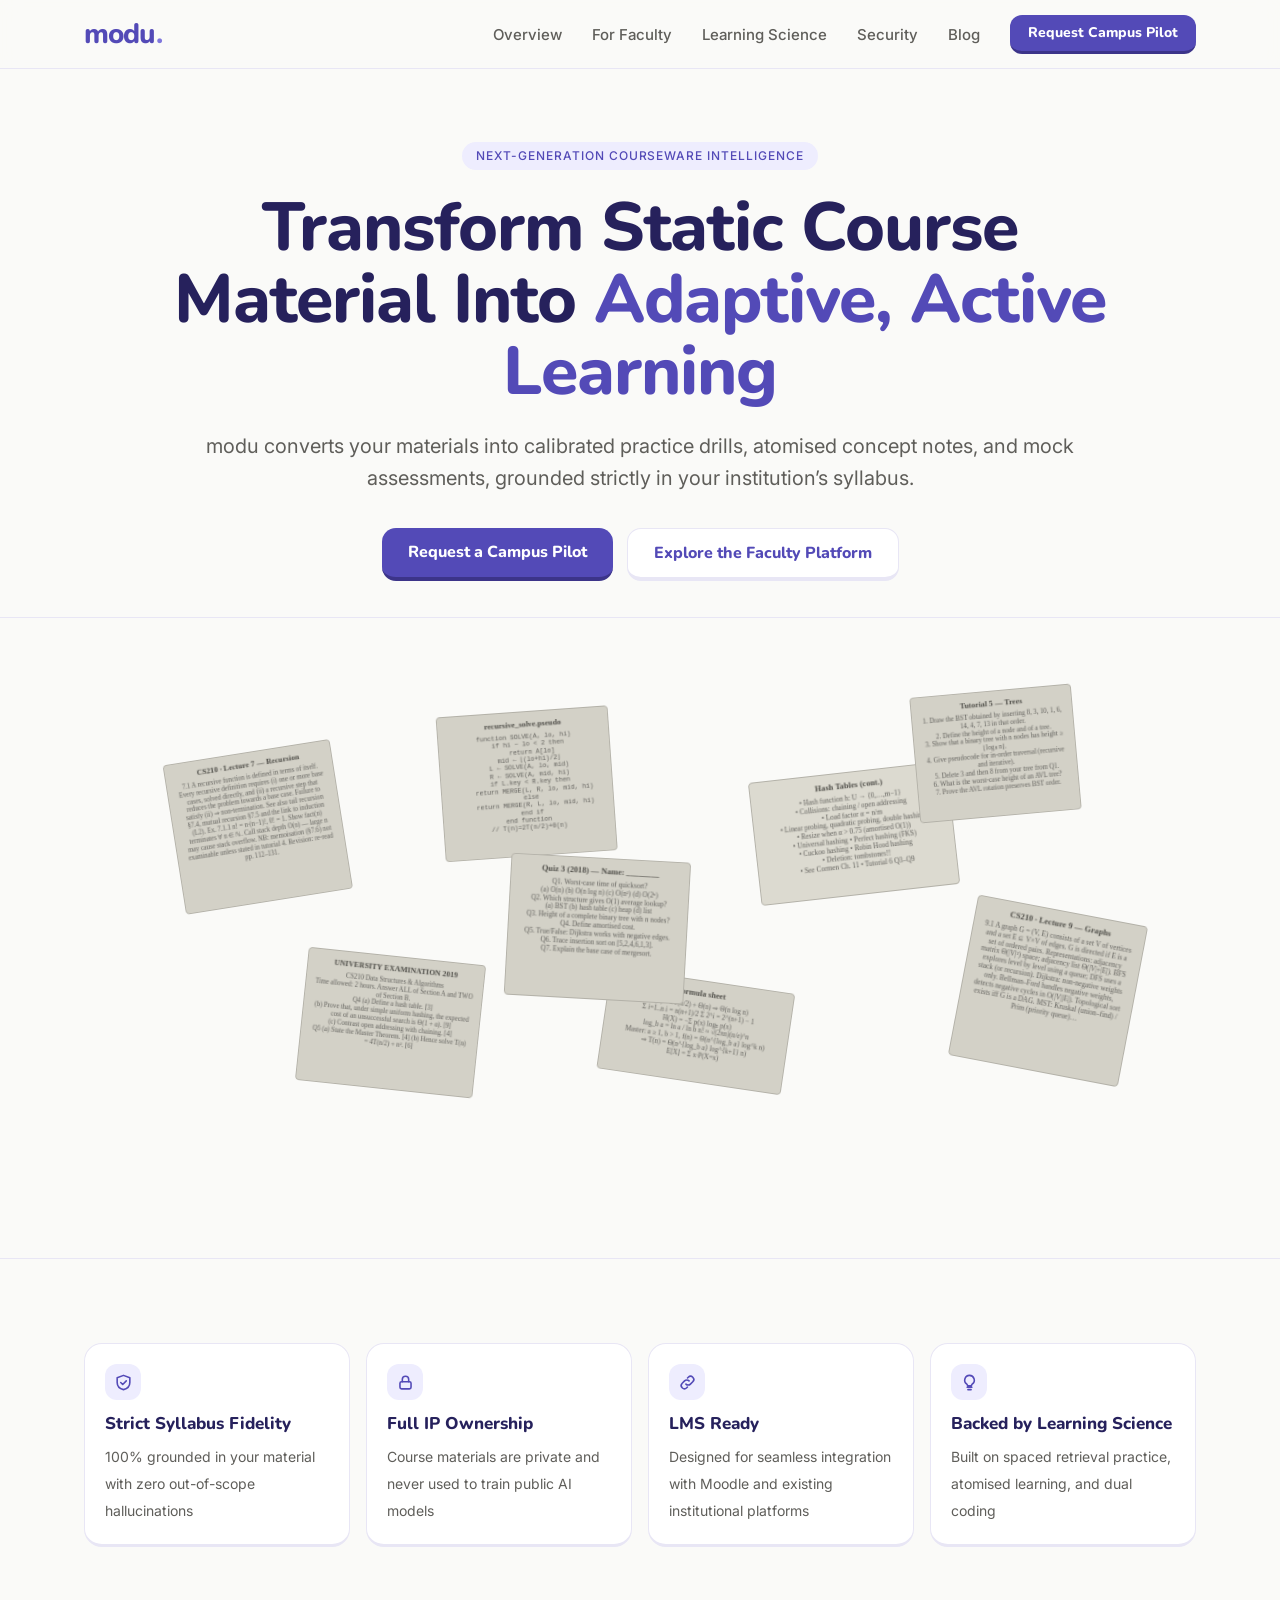
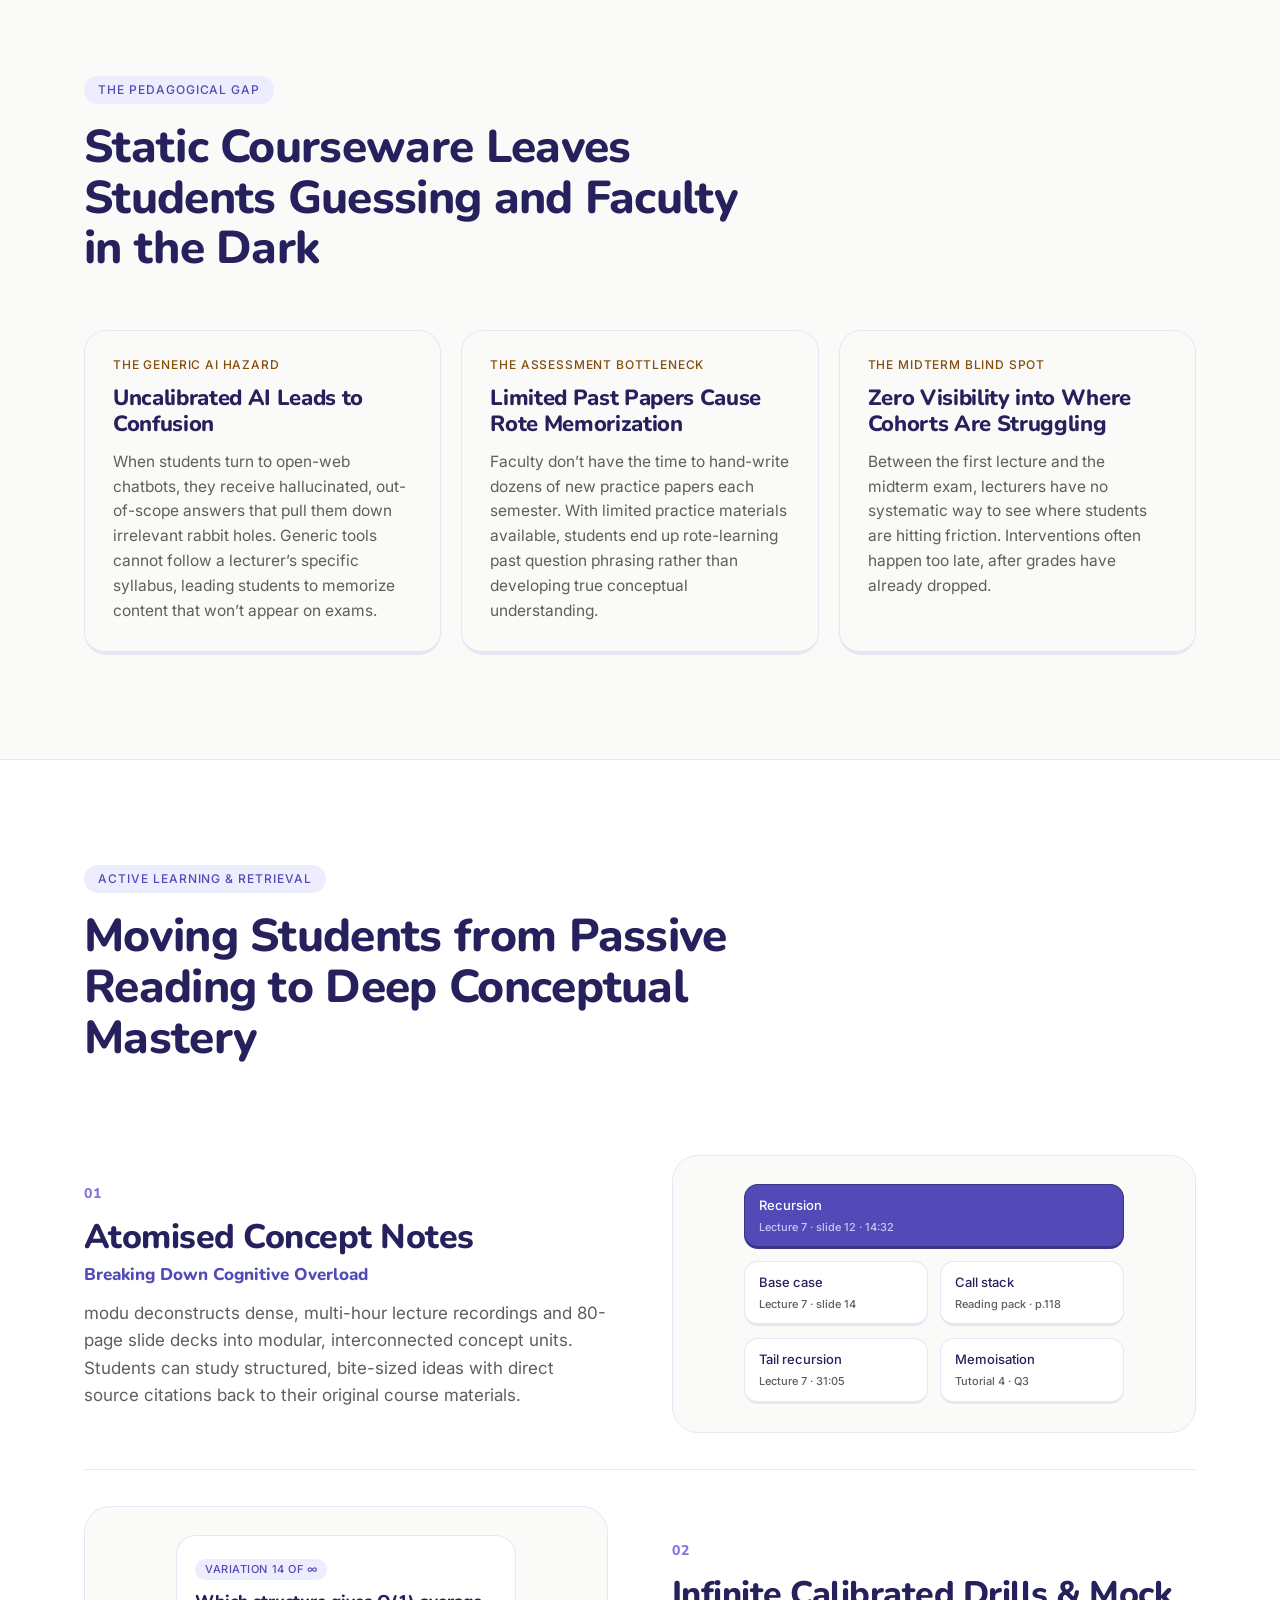
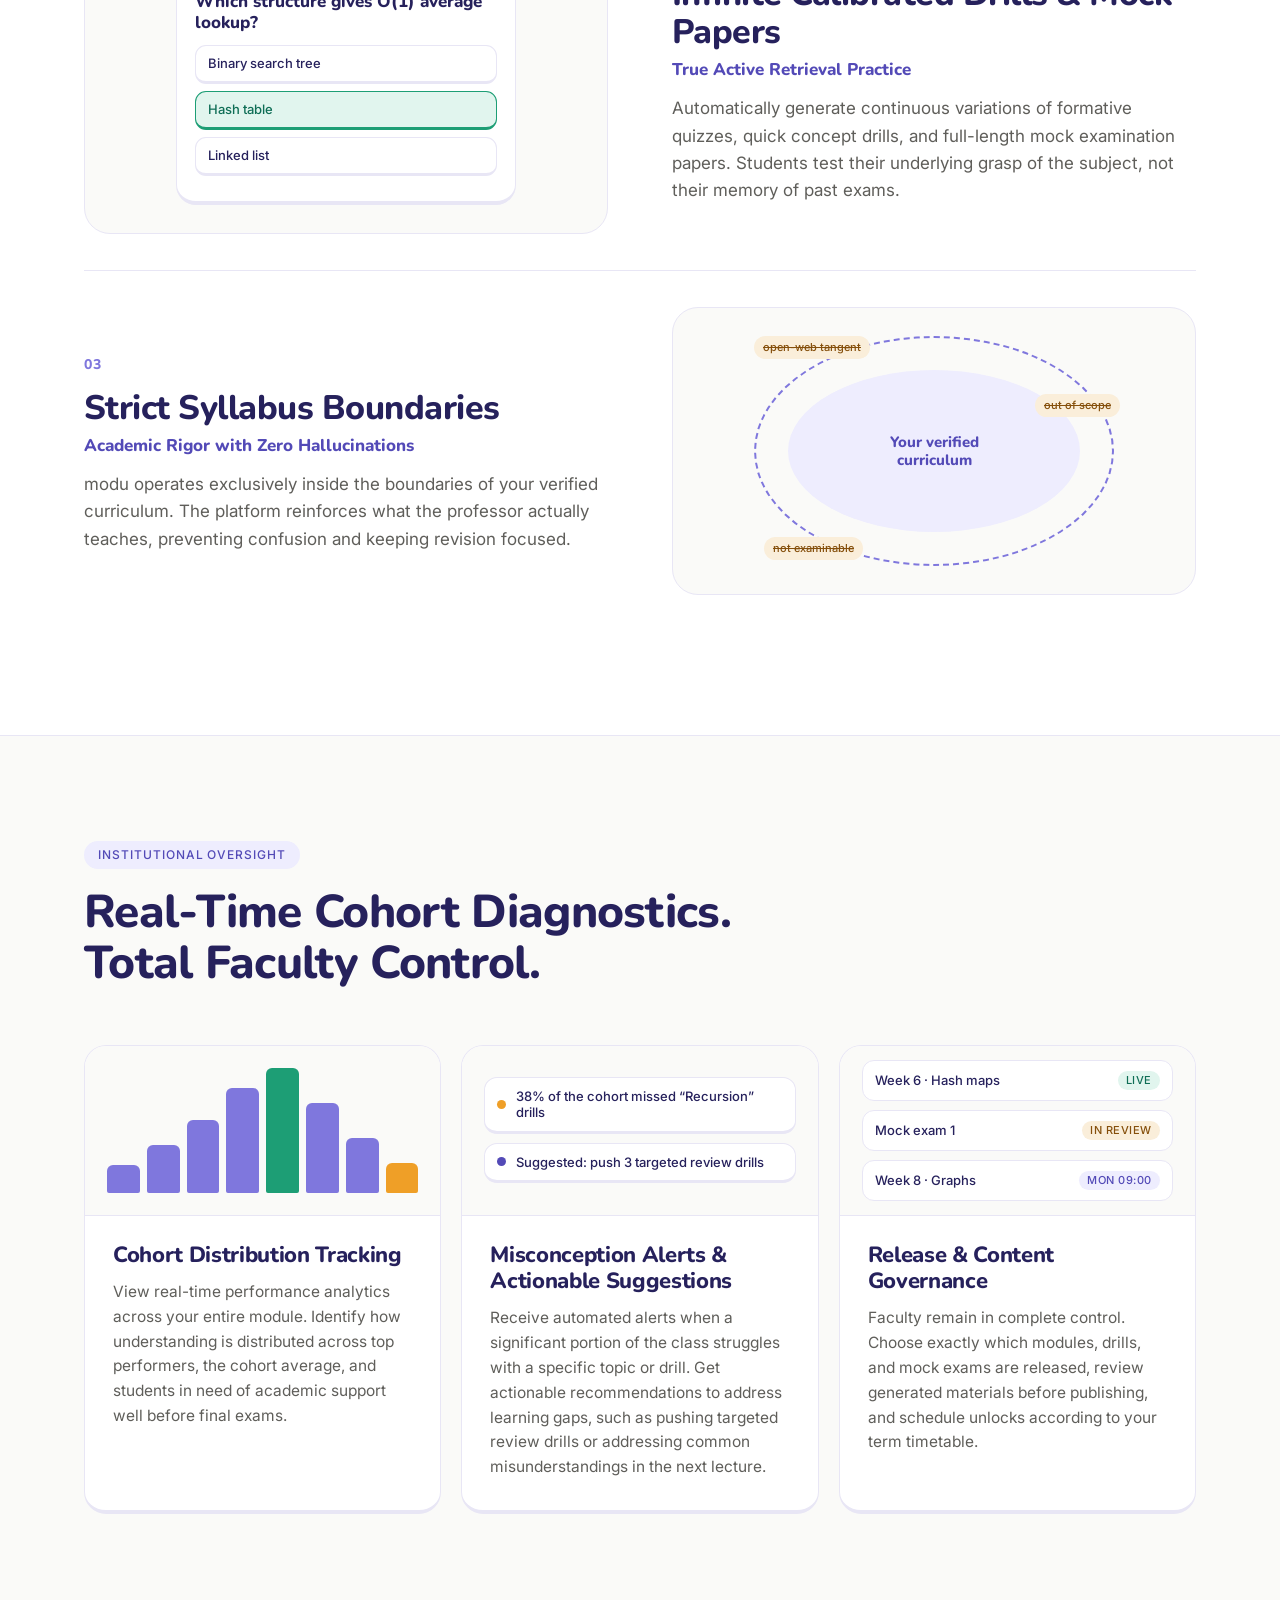
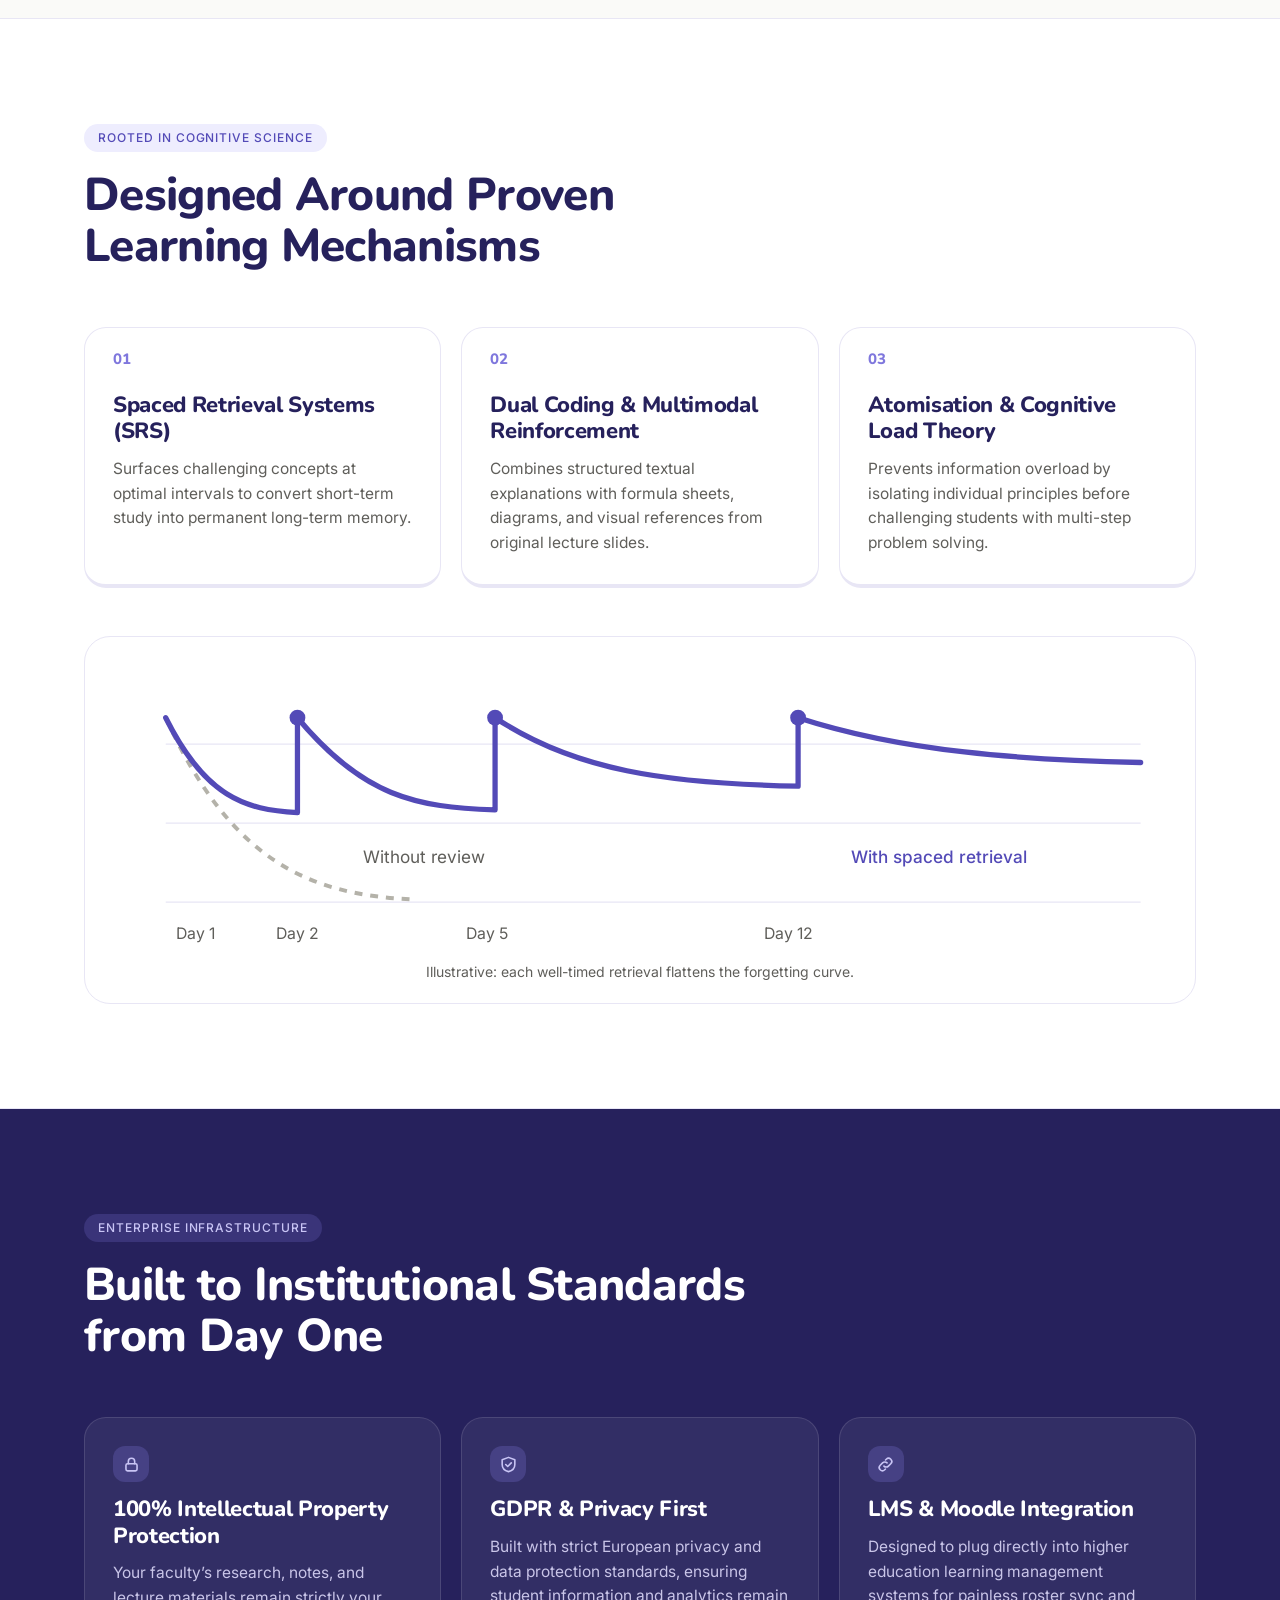
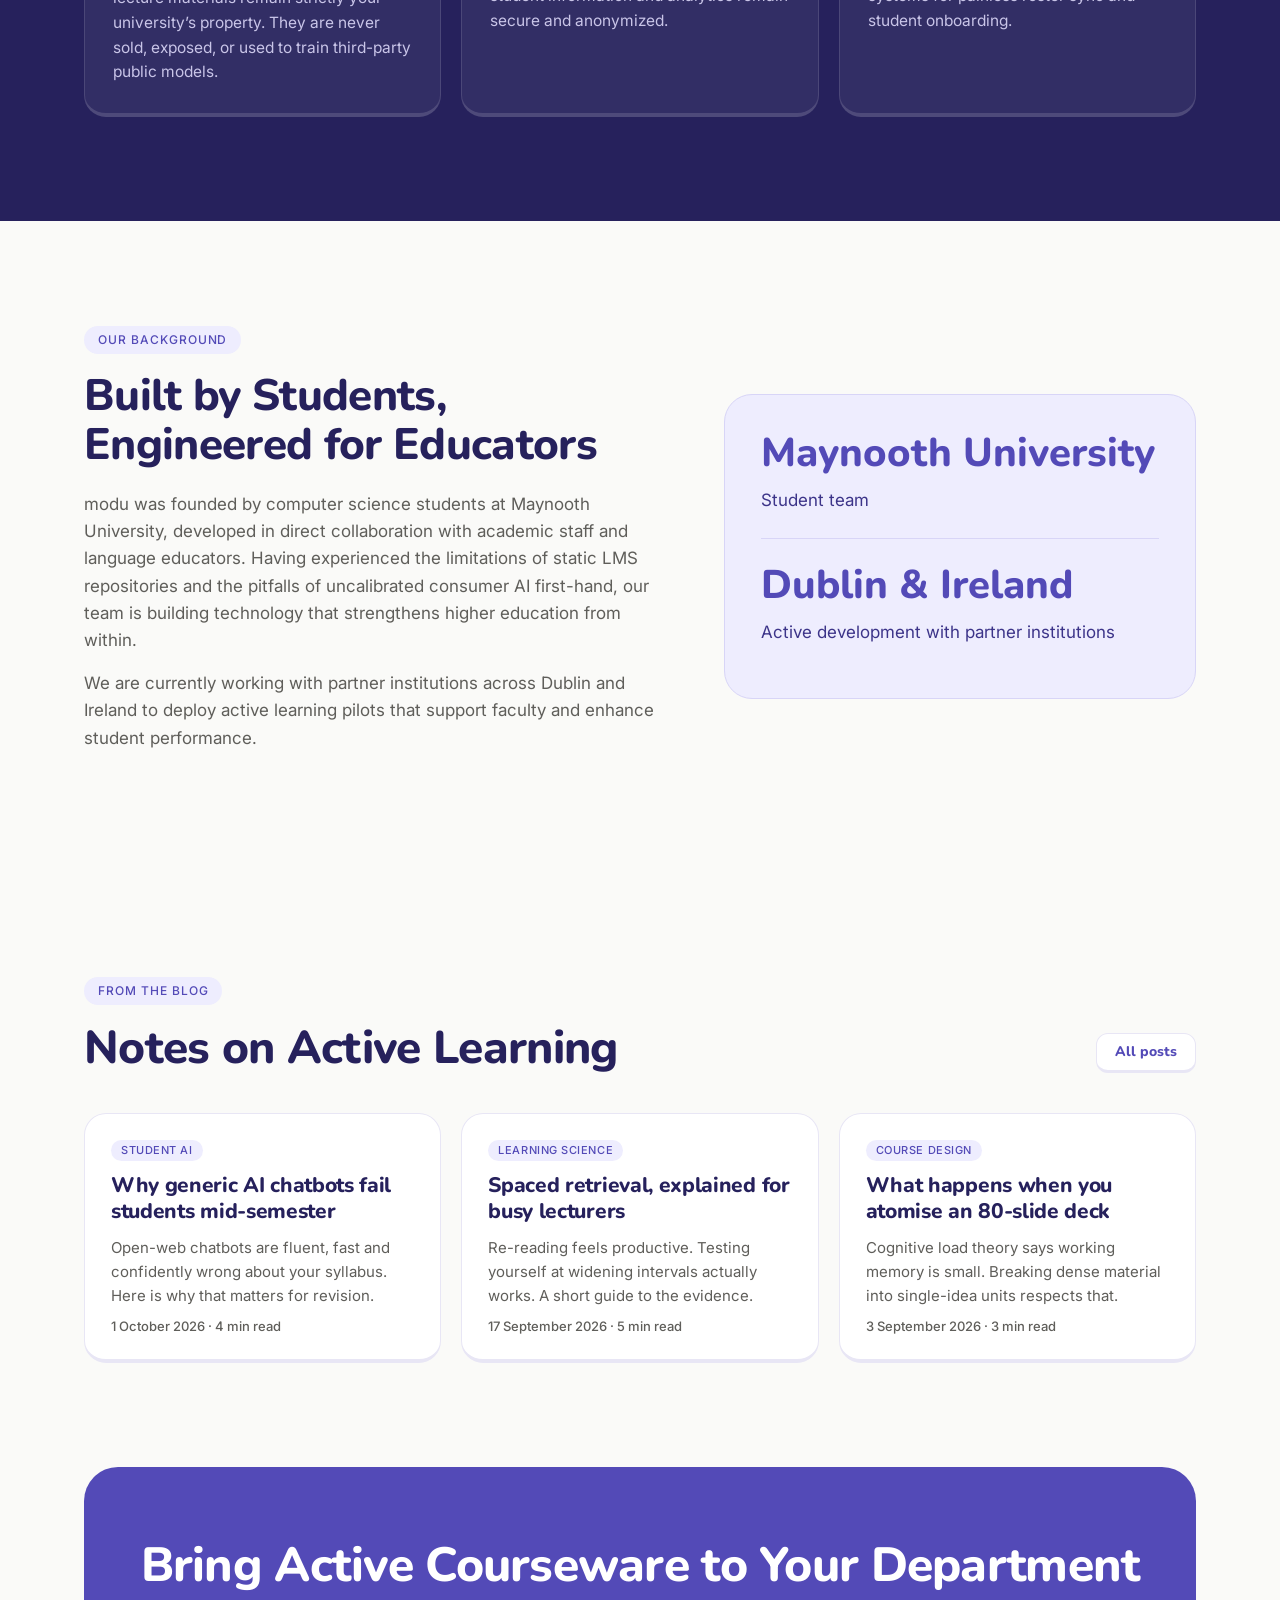
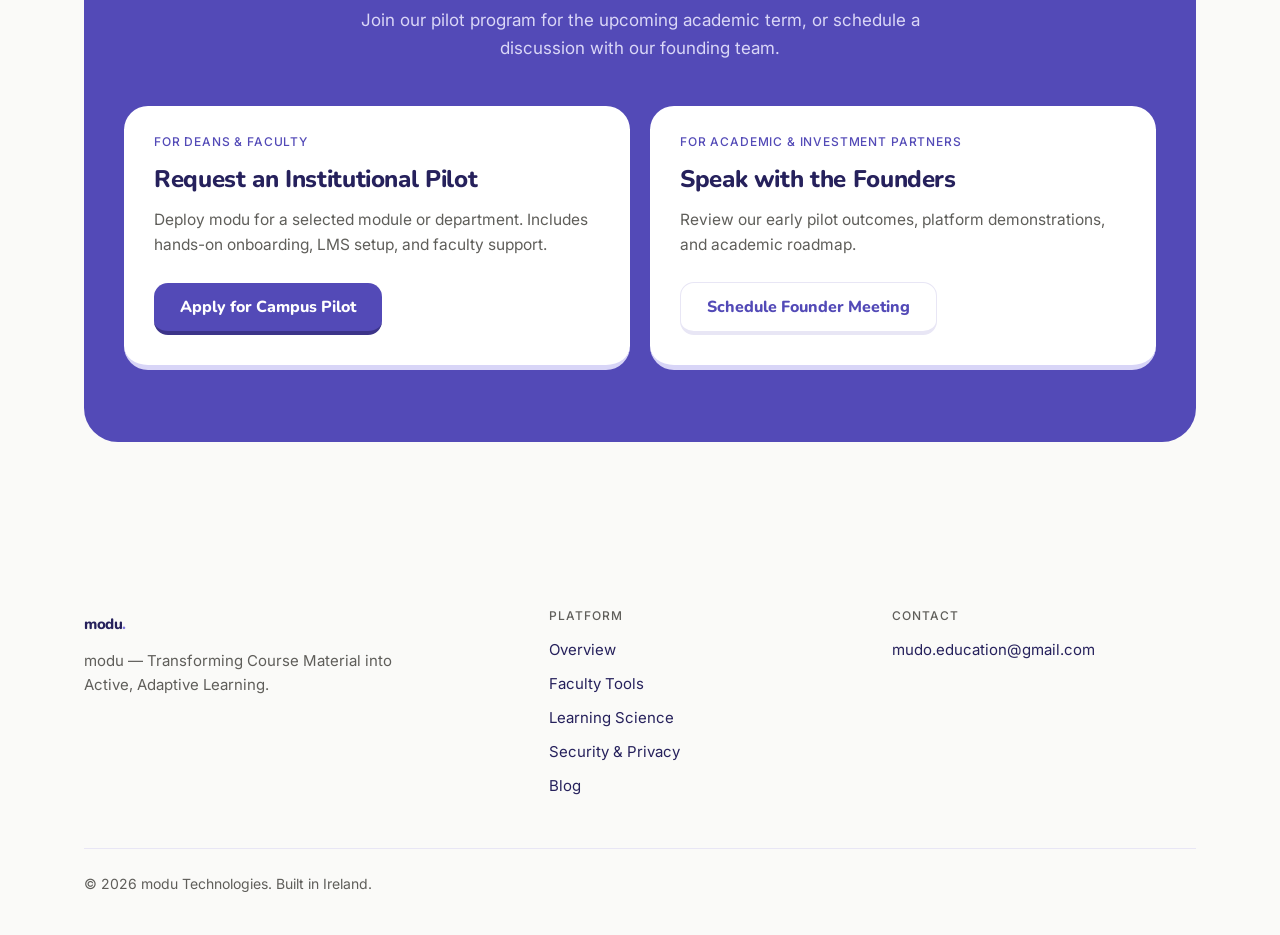
==== index.html @ aeeece8a "Add blog section with index and three sample posts Co-Authored-By: Claude Sonnet 5.5 <noreply@anthro" ====
<!doctype html>
<html lang="en">
<head>
<meta charset="utf-8">
<meta name="viewport" content="width=device-width,initial-scale=1">
<title>modu | Adaptive, active learning from your own course material</title>
<meta name="description" content="modu converts lecture slides, recordings and reading packs into calibrated practice drills, atomised concept notes and mock assessments, grounded strictly in your institution's syllabus.">
<meta name="theme-color" content="#FAFAF8">
<link rel="preconnect" href="https://fonts.googleapis.com">
<link rel="preconnect" href="https://fonts.gstatic.com" crossorigin>
<link href="https://fonts.googleapis.com/css2?family=Inter:wght@400;500&family=Nunito:wght@800&display=swap" rel="stylesheet">
<link rel="stylesheet" href="assets/hero.css">
<link rel="stylesheet" href="assets/site.css">
</head>
<body>
<a class="skip" href="#main">Skip to content</a>

<header class="nav">
  <div class="wrap">
    <a class="logo" href="#top" aria-label="modu home">modu<i>.</i></a>
    <button class="menu" id="menu" aria-label="Toggle menu" aria-expanded="false" aria-controls="links"><svg viewBox="0 0 24 24"><path d="M4 7h16M4 12h16M4 17h16"/></svg></button>
    <nav class="links" id="links" aria-label="Primary">
      <a href="#overview">Overview</a>
      <a href="#faculty">For Faculty</a>
      <a href="#science">Learning Science</a>
      <a href="#security">Security</a>
      <a href="blog/index.html">Blog</a>
      <a class="btn sm" href="#pilot">Request Campus Pilot</a>
    </nav>
  </div>
</header>

<main id="main">
<div id="top"></div>

<!-- ============ HERO ============ -->
<section class="hero">
  <div class="wrap">
    <span class="tag">Next-Generation Courseware Intelligence</span>
    <h1>Transform Static Course Material Into <em>Adaptive, Active Learning</em></h1>
    <p class="sub">modu converts your materials into calibrated practice drills, atomised concept notes, and mock assessments, grounded strictly in your institution’s syllabus.</p>
    <div class="cta-row">
      <a class="btn" href="#pilot">Request a Campus Pilot</a>
      <a class="btn ghost" href="#faculty">Explore the Faculty Platform</a>
    </div>
  </div>

  <div class="stage">
<section class="mh" id="moduHero" role="img"
  aria-label="Animated product story for Modu, an AI learning platform for universities. A university's messy lecture notes, past papers and quizzes are absorbed by an AI engine and turned into atomic notes, flashcards, quizzes and interactive puzzles inside a student app. A lecturer dashboard then shows which topics students struggle with and who is ahead or behind, recommends what to revisit in class, and sends extra drills back to the students.">
<div class="mh-viewport" aria-hidden="true">
<div class="mh-stage">

<svg class="hid" aria-hidden="true">
  <symbol id="mh-flame" viewBox="0 0 24 28"><path fill="#EF9F27" d="M12 1C13 6 19 9 19 16A7 7 0 0 1 5 16C5 12 7.5 10.5 8.5 7.5C10 9 10.5 10 11 11C12 8 11 5 12 1Z"/><path fill="#FAEEDA" d="M12 14C13 16 15 17 15 19.5A3 3 0 0 1 9 19.5C9 17.5 11 17 12 14Z"/></symbol>
  <symbol id="mh-spark" viewBox="0 0 24 24"><path d="M12 1C12.8 7 17 11.2 23 12C17 12.8 12.8 17 12 23C11.2 17 7 12.8 1 12C7 11.2 11.2 7 12 1Z"/></symbol>
</svg>

<div id="scene">

  <div class="el" id="bloom"></div>

  <div class="el" id="headWrap"><h1 id="headline"><span class="w">The</span> <span class="w">future</span> <span class="w">of</span> <span class="w acc">education</span> <span class="w">is</span> <span class="w">here.</span></h1></div>

  <!-- mess cards + trails are inserted before this marker (keeps z-order) -->
  <span id="mAnchor" hidden></span>

  <div class="el" id="scan"></div>

  <div class="el" id="orb"><svg viewBox="0 0 24 24"><use href="#mh-spark"/></svg><span>Modu AI</span></div>

  <!-- clean cards -->
  <div class="el card cl" id="cNote">
    <span class="pill">Atomic note</span>
    <h3>Recursion</h3>
    <p>A function that solves a big problem by calling itself on a smaller piece, until it reaches a base case.</p>
    <div class="stack"><i>fact(1) · base case</i><i>fact(2)</i><i>fact(3)</i></div>
  </div>

  <div class="el" id="cFlash">
    <div class="flip">
      <div class="card ff front"><span class="pill">Flashcard</span><div class="big">Base case?</div><div class="hint">Tap to flip</div></div>
      <div class="card ff back"><span class="pill ok">Answer</span><div class="ans">The condition that stops the recursion, so the function never calls itself again.</div></div>
    </div>
  </div>

  <div class="el card cl" id="cQuiz">
    <span class="pill">Quick check</span>
    <h3 class="q">What does a hash map do?</h3>
    <div class="opts">
      <div class="opt" id="optA"><div class="lip"></div><div class="of"><span class="t t1">Sorts items alphabetically</span></div></div>
      <div class="opt" id="optB"><div class="lip"></div><div class="lip l2"></div>
        <div class="of"><div class="fill"></div><span class="t t1">Maps keys to values in O(1)</span><span class="t t2">Maps keys to values in O(1)</span>
          <span class="chk"><svg viewBox="0 0 24 24"><path d="M5 12.5l4.5 4.5L19 7.5"/></svg></span></div></div>
    </div>
  </div>

  <div class="el card cl" id="cPuzzle">
    <span class="pill">Interactive</span>
    <div class="ptitle">Drop the node where it keeps the tree a valid BST</div>
    <div class="pz" id="pz"></div>
  </div>

  <div class="el card cl" id="cStreak">
    <div class="srow"><svg id="flame" viewBox="0 0 24 28"><use href="#mh-flame"/></svg><div><h3>7 day streak</h3><small>Lesson 3 of 4 · +10 XP</small></div></div>
    <div class="bar"><i id="sfill"></i></div>
  </div>

  <!-- student app -->
  <div class="el" id="phone">
    <div class="screen">
      <div class="notch"></div>
      <div id="toast"><svg viewBox="0 0 24 24"><use href="#mh-spark"/></svg>3 new drills from CS210</div>
      <div class="top"><svg viewBox="0 0 24 28"><use href="#mh-flame"/></svg><b>7</b><div class="pbar"><i></i></div></div>
      <div class="card">
        <span class="pill">Hash maps</span>
        <h3>What does a hash map do?</h3>
        <span class="mo">Sorts items alphabetically</span>
        <span class="mo">Maps keys to values in O(1)</span>
      </div>
      <div class="check"><div class="lip"></div><div class="bf">Check</div></div>
    </div>
  </div>

  <!-- lecturer dashboard -->
  <div class="el card" id="dash">
    <div class="dh"><h4>CS210 · Week 6</h4><span class="pill">28 students</span></div>
    <div class="dg">
      <div>
        <div class="lab">Topic mastery</div>
        <div class="mrow"><div class="mtop"><span>Hash maps</span><span class="pc" id="pc1">0%</span></div><div class="track"><i class="ok" id="f1"></i></div></div>
        <div class="mrow"><div class="mtop"><span>Recursion<em class="flag" id="flag" style="font-style:normal">Struggling</em></span><span class="pc" id="pc2">0%</span></div><div class="track"><i class="warn" id="f2"></i></div></div>
      </div>
      <div>
        <div class="lab">Where the class is</div>
        <div class="sbox" id="sbox"><div class="colh"><span>Ahead</span><span>On track</span><span>Behind</span></div></div>
      </div>
    </div>
    <div class="lab">Recommendations</div>
    <div class="recs">
      <div class="rec" id="rec1"><svg viewBox="0 0 24 24"><use href="#mh-spark"/></svg>Revisit recursion in Thursday's lecture<svg class="spk" id="spk1" viewBox="0 0 24 24"><use href="#mh-spark"/></svg></div>
      <div class="rec" id="rec2"><svg viewBox="0 0 24 24"><use href="#mh-spark"/></svg>Push 3 extra drills to 28 students<svg class="spk" id="spk2" viewBox="0 0 24 24"><use href="#mh-spark"/></svg></div>
    </div>
    <div class="dfoot"><div class="btn" id="send"><div class="lip"></div><div class="bf">Send drills</div></div></div>
  </div>

  <div class="el" id="xp">+10 XP</div>
  <div class="el" id="cursor"><svg viewBox="0 0 24 28"><path d="M3 2L3 21L8 16.5L11.5 24.5L14.5 23.2L11 15.5L17.5 15Z" fill="#26215C" stroke="#fff" stroke-width="1.6" stroke-linejoin="round"/></svg></div>
  <div class="el" id="dot"></div>
  <div class="el" id="ring"></div>
  <div class="el" id="seed"></div>

</div>
</div>
</div>
</section>

  </div>
</section>

<section class="guar" aria-label="Key guarantees">
  <div class="wrap">
    <ul>
      <li class="rv"><div class="ic"><svg viewBox="0 0 24 24"><path d="M12 3l8 3v6c0 4.5-3.2 7.8-8 9-4.8-1.2-8-4.5-8-9V6l8-3z"/><path d="M8.5 12l2.5 2.5L15.5 10"/></svg></div><b>Strict Syllabus Fidelity</b><span>100% grounded in your material with zero out-of-scope hallucinations</span></li>
      <li class="rv"><div class="ic"><svg viewBox="0 0 24 24"><rect x="5" y="11" width="14" height="9" rx="2"/><path d="M8 11V8a4 4 0 018 0v3"/></svg></div><b>Full IP Ownership</b><span>Course materials are private and never used to train public AI models</span></li>
      <li class="rv"><div class="ic"><svg viewBox="0 0 24 24"><path d="M10 14a4 4 0 005.7 0l3-3a4 4 0 00-5.7-5.7l-1 1"/><path d="M14 10a4 4 0 00-5.7 0l-3 3A4 4 0 0011 18.7l1-1"/></svg></div><b>LMS Ready</b><span>Designed for seamless integration with Moodle and existing institutional platforms</span></li>
      <li class="rv"><div class="ic"><svg viewBox="0 0 24 24"><path d="M9 18h6M10 21h4M12 3a6 6 0 00-3.5 10.9c.6.5 1 1.2 1 2.1h5c0-.9.4-1.6 1-2.1A6 6 0 0012 3z"/></svg></div><b>Backed by Learning Science</b><span>Built on spaced retrieval practice, atomised learning, and dual coding</span></li>
    </ul>
  </div>
</section>

<!-- ============ PROBLEM ============ -->
<section class="sec" id="overview">
  <div class="wrap">
    <div class="head rv">
      <span class="tag">The Pedagogical Gap</span>
      <h2>Static Courseware Leaves Students Guessing and Faculty in the Dark</h2>
    </div>
    <div class="cols">
      <article class="card bad rv"><div class="k">The Generic AI Hazard</div><h3>Uncalibrated AI Leads to Confusion</h3><p>When students turn to open-web chatbots, they receive hallucinated, out-of-scope answers that pull them down irrelevant rabbit holes. Generic tools cannot follow a lecturer’s specific syllabus, leading students to memorize content that won’t appear on exams.</p></article>
      <article class="card bad rv"><div class="k">The Assessment Bottleneck</div><h3>Limited Past Papers Cause Rote Memorization</h3><p>Faculty don’t have the time to hand-write dozens of new practice papers each semester. With limited practice materials available, students end up rote-learning past question phrasing rather than developing true conceptual understanding.</p></article>
      <article class="card bad rv"><div class="k">The Midterm Blind Spot</div><h3>Zero Visibility into Where Cohorts Are Struggling</h3><p>Between the first lecture and the midterm exam, lecturers have no systematic way to see where students are hitting friction. Interventions often happen too late, after grades have already dropped.</p></article>
    </div>
  </div>
</section>

<!-- ============ SOLUTION ============ -->
<section class="sec alt" id="engine">
  <div class="wrap">
    <div class="head rv">
      <span class="tag">Active Learning &amp; Retrieval</span>
      <h2>Moving Students from Passive Reading to Deep Conceptual Mastery</h2>
    </div>

    <div class="feat rv">
      <div class="txt">
        <span class="n">01</span>
        <h3>Atomised Concept Notes</h3>
        <div class="sh">Breaking Down Cognitive Overload</div>
        <p class="b">modu deconstructs dense, multi-hour lecture recordings and 80-page slide decks into modular, interconnected concept units. Students can study structured, bite-sized ideas with direct source citations back to their original course materials.</p>
      </div>
      <div class="viz" aria-hidden="true">
        <div class="atoms">
          <div class="atom big">Recursion<small>Lecture 7 · slide 12 · 14:32</small></div>
          <div class="atom">Base case<small>Lecture 7 · slide 14</small></div>
          <div class="atom">Call stack<small>Reading pack · p.118</small></div>
          <div class="atom">Tail recursion<small>Lecture 7 · 31:05</small></div>
          <div class="atom">Memoisation<small>Tutorial 4 · Q3</small></div>
        </div>
      </div>
    </div>

    <div class="feat rev rv">
      <div class="txt">
        <span class="n">02</span>
        <h3>Infinite Calibrated Drills &amp; Mock Papers</h3>
        <div class="sh">True Active Retrieval Practice</div>
        <p class="b">Automatically generate continuous variations of formative quizzes, quick concept drills, and full-length mock examination papers. Students test their underlying grasp of the subject, not their memory of past exams.</p>
      </div>
      <div class="viz" aria-hidden="true">
        <div class="drill">
          <span class="pillx">Variation 14 of ∞</span>
          <div class="q">Which structure gives O(1) average lookup?</div>
          <span class="o">Binary search tree</span>
          <span class="o on">Hash table</span>
          <span class="o">Linked list</span>
        </div>
      </div>
    </div>

    <div class="feat rv">
      <div class="txt">
        <span class="n">03</span>
        <h3>Strict Syllabus Boundaries</h3>
        <div class="sh">Academic Rigor with Zero Hallucinations</div>
        <p class="b">modu operates exclusively inside the boundaries of your verified curriculum. The platform reinforces what the professor actually teaches, preventing confusion and keeping revision focused.</p>
      </div>
      <div class="viz" aria-hidden="true">
        <div class="bound">
          <div class="ring"></div>
          <div class="core">Your verified<br>curriculum</div>
          <span class="out">open-web tangent</span><span class="out o2">out of scope</span><span class="out o3">not examinable</span>
        </div>
      </div>
    </div>
  </div>
</section>

<!-- ============ FACULTY ============ -->
<section class="sec" id="faculty">
  <div class="wrap">
    <div class="head rv">
      <span class="tag">Institutional Oversight</span>
      <h2>Real-Time Cohort Diagnostics. Total Faculty Control.</h2>
    </div>
    <div class="dgrid">
      <article class="card rv">
        <div class="vz" aria-hidden="true"><div class="bars"><i style="height:22%"></i><i style="height:38%"></i><i style="height:58%"></i><i style="height:84%"></i><i class="g" style="height:100%"></i><i style="height:72%"></i><i style="height:44%"></i><i class="w" style="height:24%"></i></div></div>
        <div class="tx"><h3>Cohort Distribution Tracking</h3><p style="margin-top:12px">View real-time performance analytics across your entire module. Identify how understanding is distributed across top performers, the cohort average, and students in need of academic support well before final exams.</p></div>
      </article>
      <article class="card rv">
        <div class="vz" aria-hidden="true"><div class="alertbox"><div class="alert"><b></b>38% of the cohort missed “Recursion” drills</div><div class="alert s"><b></b>Suggested: push 3 targeted review drills</div></div></div>
        <div class="tx"><h3>Misconception Alerts &amp; Actionable Suggestions</h3><p style="margin-top:12px">Receive automated alerts when a significant portion of the class struggles with a specific topic or drill. Get actionable recommendations to address learning gaps, such as pushing targeted review drills or addressing common misunderstandings in the next lecture.</p></div>
      </article>
      <article class="card rv">
        <div class="vz" aria-hidden="true"><div class="gov"><div>Week 6 · Hash maps <em class="live">Live</em></div><div>Mock exam 1 <em class="rev">In review</em></div><div>Week 8 · Graphs <em class="sch">Mon 09:00</em></div></div></div>
        <div class="tx"><h3>Release &amp; Content Governance</h3><p style="margin-top:12px">Faculty remain in complete control. Choose exactly which modules, drills, and mock exams are released, review generated materials before publishing, and schedule unlocks according to your term timetable.</p></div>
      </article>
    </div>
  </div>
</section>

<!-- ============ LEARNING SCIENCE ============ -->
<section class="sec alt" id="science">
  <div class="wrap">
    <div class="head rv">
      <span class="tag">Rooted in Cognitive Science</span>
      <h2>Designed Around Proven Learning Mechanisms</h2>
    </div>
    <div class="sci">
      <article class="card rv"><h3>Spaced Retrieval Systems (SRS)</h3><p style="margin-top:12px">Surfaces challenging concepts at optimal intervals to convert short-term study into permanent long-term memory.</p></article>
      <article class="card rv"><h3>Dual Coding &amp; Multimodal Reinforcement</h3><p style="margin-top:12px">Combines structured textual explanations with formula sheets, diagrams, and visual references from original lecture slides.</p></article>
      <article class="card rv"><h3>Atomisation &amp; Cognitive Load Theory</h3><p style="margin-top:12px">Prevents information overload by isolating individual principles before challenging students with multi-step problem solving.</p></article>
    </div>
    <div class="curve rv" aria-hidden="true">
      <svg viewBox="0 0 800 220" role="presentation">
        <g stroke="#E8E6F5" stroke-width="1"><path d="M40 180H780M40 120H780M40 60H780"/></g>
        <path d="M40 40 C 90 150, 150 175, 230 178" fill="none" stroke="#B4B2A9" stroke-width="3" stroke-dasharray="6 6"/>
        <path d="M40 40 C 70 100,100 110,140 112 L140 40 C 190 100,230 108,290 110 L290 40 C 350 80,420 90,520 92 L520 40 C 600 66,690 72,780 74" fill="none" stroke="#534AB7" stroke-width="4" stroke-linejoin="round" stroke-linecap="round"/>
        <g fill="#534AB7"><circle cx="140" cy="40" r="6"/><circle cx="290" cy="40" r="6"/><circle cx="520" cy="40" r="6"/></g>
        <text x="48" y="208" font-family="Inter" font-size="12" fill="#5F5E5A">Day 1</text><text x="124" y="208" font-family="Inter" font-size="12" fill="#5F5E5A">Day 2</text><text x="268" y="208" font-family="Inter" font-size="12" fill="#5F5E5A">Day 5</text><text x="494" y="208" font-family="Inter" font-size="12" fill="#5F5E5A">Day 12</text>
        <text x="560" y="150" font-family="Inter" font-size="13" fill="#534AB7" font-weight="500">With spaced retrieval</text>
        <text x="190" y="150" font-family="Inter" font-size="13" fill="#5F5E5A">Without review</text>
      </svg>
      <p>Illustrative: each well-timed retrieval flattens the forgetting curve.</p>
    </div>
  </div>
</section>

<!-- ============ SECURITY ============ -->
<section class="sec dark" id="security">
  <div class="wrap">
    <div class="head rv">
      <span class="tag">Enterprise Infrastructure</span>
      <h2>Built to Institutional Standards from Day One</h2>
    </div>
    <div class="sgrid">
      <article class="card rv"><div class="ic"><svg viewBox="0 0 24 24"><rect x="5" y="11" width="14" height="9" rx="2"/><path d="M8 11V8a4 4 0 018 0v3"/></svg></div><h3>100% Intellectual Property Protection</h3><p style="margin-top:12px">Your faculty’s research, notes, and lecture materials remain strictly your university’s property. They are never sold, exposed, or used to train third-party public models.</p></article>
      <article class="card rv"><div class="ic"><svg viewBox="0 0 24 24"><path d="M12 3l8 3v6c0 4.5-3.2 7.8-8 9-4.8-1.2-8-4.5-8-9V6l8-3z"/><path d="M8.5 12l2.5 2.5L15.5 10"/></svg></div><h3>GDPR &amp; Privacy First</h3><p style="margin-top:12px">Built with strict European privacy and data protection standards, ensuring student information and analytics remain secure and anonymized.</p></article>
      <article class="card rv"><div class="ic"><svg viewBox="0 0 24 24"><path d="M10 14a4 4 0 005.7 0l3-3a4 4 0 00-5.7-5.7l-1 1"/><path d="M14 10a4 4 0 00-5.7 0l-3 3A4 4 0 0011 18.7l1-1"/></svg></div><h3>LMS &amp; Moodle Integration</h3><p style="margin-top:12px">Designed to plug directly into higher education learning management systems for painless roster sync and student onboarding.</p></article>
    </div>
  </div>
</section>

<!-- ============ ABOUT ============ -->
<section class="sec" id="about">
  <div class="wrap about">
    <div class="rv">
      <span class="tag">Our Background</span>
      <h2>Built by Students, Engineered for Educators</h2>
      <p>modu was founded by computer science students at Maynooth University, developed in direct collaboration with academic staff and language educators. Having experienced the limitations of static LMS repositories and the pitfalls of uncalibrated consumer AI first-hand, our team is building technology that strengthens higher education from within.</p>
      <p>We are currently working with partner institutions across Dublin and Ireland to deploy active learning pilots that support faculty and enhance student performance.</p>
    </div>
    <div class="panel rv">
      <div class="big">Maynooth University</div>
      <p>Student team</p>
      <hr>
      <div class="big">Dublin &amp; Ireland</div>
      <p>Active development with partner institutions</p>
    </div>
  </div>
</section>

<!-- ============ BLOG ============ -->
<section class="sec" id="blog">
  <div class="wrap">
    <div class="blog-head">
      <div class="head rv"><span class="tag">From the Blog</span><h2>Notes on Active Learning</h2></div>
      <a class="btn ghost sm" href="blog/index.html">All posts</a>
    </div>
    <div class="posts"><a class="post rv" href="blog/why-generic-ai-fails-students.html"><span class="pillx">Student AI</span><h3>Why generic AI chatbots fail students mid-semester</h3><p>Open-web chatbots are fluent, fast and confidently wrong about your syllabus. Here is why that matters for revision.</p><span class="meta">1 October 2026 · 4 min read</span></a><a class="post rv" href="blog/spaced-retrieval-explained.html"><span class="pillx">Learning science</span><h3>Spaced retrieval, explained for busy lecturers</h3><p>Re-reading feels productive. Testing yourself at widening intervals actually works. A short guide to the evidence.</p><span class="meta">17 September 2026 · 5 min read</span></a><a class="post rv" href="blog/atomising-an-80-slide-deck.html"><span class="pillx">Course design</span><h3>What happens when you atomise an 80-slide deck</h3><p>Cognitive load theory says working memory is small. Breaking dense material into single-idea units respects that.</p><span class="meta">3 September 2026 · 3 min read</span></a></div>
  </div>
</section>

<!-- ============ CTA ============ -->
<section class="sec" id="pilot" style="padding-top:0">
  <div class="wrap">
    <div class="cta rv">
      <h2>Bring Active Courseware to Your Department</h2>
      <p>Join our pilot program for the upcoming academic term, or schedule a discussion with our founding team.</p>
      <div class="opts">
        <div class="opt"><div class="k">For Deans &amp; Faculty</div><h3>Request an Institutional Pilot</h3><p>Deploy modu for a selected module or department. Includes hands-on onboarding, LMS setup, and faculty support.</p><a class="btn" href="mailto:modu.education@gmail.com?subject=Campus%20Pilot%20Application">Apply for Campus Pilot</a></div>
        <div class="opt"><div class="k">For Academic &amp; Investment Partners</div><h3>Speak with the Founders</h3><p>Review our early pilot outcomes, platform demonstrations, and academic roadmap.</p><a class="btn ghost" href="mailto:modu.education@gmail.com?subject=Founder%20Meeting">Schedule Founder Meeting</a></div>
      </div>
    </div>
  </div>
</section>
</main>

<footer>
  <div class="wrap">
    <div class="fgrid">
      <div><a class="logo" href="#top" style="display:inline;margin:0">modu<i>.</i></a><p>modu — Transforming Course Material into Active, Adaptive Learning.</p></div>
      <div><h4>Platform</h4><a href="#overview">Overview</a><a href="#faculty">Faculty Tools</a><a href="#science">Learning Science</a><a href="#security">Security &amp; Privacy</a><a href="blog/index.html">Blog</a></div>
      <div><h4>Contact</h4><a href="mailto:modu.education@gmail.com">mudo.education@gmail.com</a></div>
    </div>
    <div class="copy"><span>© 2026 modu Technologies. Built in Ireland.</span></div>
  </div>
</footer>

<script src="https://cdnjs.cloudflare.com/ajax/libs/gsap/3.12.5/gsap.min.js"></script>
<script src="assets/hero.js"></script>
<script>
(function(){
  var b=document.getElementById('menu'),l=document.getElementById('links');
  b.addEventListener('click',function(){var o=l.classList.toggle('open');b.setAttribute('aria-expanded',o)});
  l.addEventListener('click',function(e){if(e.target.tagName==='A'){l.classList.remove('open');b.setAttribute('aria-expanded',false)}});
  var els=document.querySelectorAll('.rv');
  if(!('IntersectionObserver' in window)){els.forEach(function(e){e.classList.add('in')});return}
  var io=new IntersectionObserver(function(es){es.forEach(function(e){if(e.isIntersecting){e.target.classList.add('in');io.unobserve(e.target)}})},{threshold:.12});
  els.forEach(function(e,i){e.style.transitionDelay=(i%3)*70+'ms';io.observe(e)});
})();
</script>
</body>
</html>
---- assets/hero.css ----
.mh{--bg:#FAFAF8;--line:#E8E6F5;--ink:#26215C;--ink2:#5F5E5A;--p:#534AB7;--pd:#3C3489;--pm:#7F77DD;--pt:#EEEDFE;--ok:#1D9E75;--warn:#EF9F27;
  position:relative;width:100%;background:var(--bg);color:var(--ink);font:400 14px/1.4 Inter,system-ui,sans-serif;overflow:hidden;-webkit-font-smoothing:antialiased}
.mh *,.mh *::before,.mh *::after{box-sizing:border-box;margin:0;padding:0}
.mh:not(.ready) .mh-stage{visibility:hidden}
.mh-viewport{position:relative;width:100%;aspect-ratio:2/1;overflow:hidden}
.mh-stage{position:absolute;top:0;left:0;transform-origin:0 0}
.mh #scene{position:absolute;inset:0;transform-origin:50% 50%;will-change:transform}
.mh .el{position:absolute;left:50%;top:50%;will-change:transform,opacity;pointer-events:none}
.mh svg.hid{position:absolute;width:0;height:0}

/* ---------- shared pieces ---------- */
.mh .card{background:#fff;border:1px solid var(--line);border-bottom-width:3px;border-radius:18px;padding:16px}
.mh .pill{display:inline-block;font:500 11px/1 Inter,sans-serif;letter-spacing:.05em;text-transform:uppercase;color:var(--p);background:var(--pt);border-radius:999px;padding:5px 10px}
.mh .pill.ok{color:#0F6E56;background:#E1F5EE}
.mh h3{font:800 22px/1.15 Nunito,Inter,sans-serif;color:var(--ink)}
.mh .cl p{font-size:13px;line-height:1.45;color:var(--ink2)}

/* ---------- headline ---------- */
.mh #headWrap{text-align:center}
.mh #headline{font:800 68px/1.12 Nunito,Inter,sans-serif;letter-spacing:-.02em;color:var(--ink);white-space:nowrap}
.mh #headline .w{display:inline-block;will-change:transform,opacity}
.mh #headline .acc{color:var(--p)}
.mh.m #headline{font-size:44px;white-space:normal;width:330px}

/* ---------- seed / ring / bloom / orb / scan ---------- */
.mh #seed{width:30px;height:30px;border-radius:50%;background:var(--p)}
.mh #ring{width:60px;height:60px;border-radius:50%;border:3px solid var(--pm)}
.mh #bloom{width:640px;height:640px;border-radius:50%;background:radial-gradient(closest-side,rgba(127,119,221,.38),rgba(127,119,221,0))}
.mh.m #bloom{width:460px;height:460px}
.mh #orb{display:flex;align-items:center;gap:10px;padding:15px 26px;border-radius:999px;background:var(--p);border-bottom:4px solid var(--pd);color:#fff;font:800 17px/1 Nunito,Inter,sans-serif;white-space:nowrap}
.mh #orb svg{width:22px;height:22px;fill:#fff}
.mh #scan{background:var(--pm)}
.mh .trail{position:absolute;left:50%;top:50%;height:3px;border-radius:2px;background:var(--pm);will-change:transform,opacity;pointer-events:none}

/* ---------- the mess ---------- */
.mh .mc{background:#D3D1C7;border:1px solid #B4B2A9;border-radius:4px;overflow:hidden;color:#5F5E5A;font-family:Georgia,'Times New Roman',serif}
.mh .mc .mi{padding:9px 10px;will-change:transform}
.mh .mc .mt{font-weight:700;font-size:8.5px;line-height:1.15;margin-bottom:4px;color:#4a4944;letter-spacing:.01em}
.mh .mc .mb{font-size:7.4px;line-height:1.2;white-space:pre-line}
.mh .mc.code .mb{font-family:ui-monospace,Menlo,Consolas,monospace;font-size:7px;white-space:pre}
.mh .mc.slide{background:#DCDAD0}

/* ---------- clean cards ---------- */
.mh #cNote{width:270px}
.mh #cNote h3{margin:10px 0 6px}
.mh .stack{display:flex;flex-direction:column;gap:4px;margin-top:12px}
.mh .stack i{display:block;height:18px;border-radius:6px;background:var(--pt);color:var(--p);font:500 10px/18px Inter,sans-serif;font-style:normal;padding:0 8px}
.mh .stack i:nth-child(1){width:96px;background:var(--p);color:#fff}
.mh .stack i:nth-child(2){width:120px}
.mh .stack i:nth-child(3){width:144px}

.mh #cFlash{width:270px;height:200px}
.mh #cFlash .flip{position:absolute;inset:0;transform-style:preserve-3d}
.mh #cFlash .ff{position:absolute;inset:0;backface-visibility:hidden;-webkit-backface-visibility:hidden;display:flex;flex-direction:column;align-items:center;justify-content:center;text-align:center;gap:14px}
.mh #cFlash .ff.back{transform:rotateY(180deg)}
.mh #cFlash .big{font:800 28px/1.1 Nunito,Inter,sans-serif;color:var(--ink)}
.mh #cFlash .hint{font-size:11px;color:var(--ink2)}
.mh #cFlash .ans{font:500 14px/1.4 Inter,sans-serif;color:var(--ink);padding:0 6px}

.mh #cQuiz{width:290px}
.mh #cQuiz h3.q{font-size:20px;margin:10px 0 14px}
.mh .opts{display:flex;flex-direction:column;gap:10px}
.mh .opt{position:relative;height:47px}
.mh .opt .lip{position:absolute;left:0;right:0;top:3px;height:44px;border-radius:12px;background:var(--line)}
.mh .opt .lip.l2{background:var(--pd);opacity:0}
.mh .opt .of{position:absolute;left:0;right:0;top:0;height:44px;border-radius:12px;border:1px solid var(--line);background:#fff;overflow:hidden}
.mh .opt .fill{position:absolute;inset:0;background:var(--p);opacity:0}
.mh .opt .t{position:absolute;left:14px;top:0;font:500 13px/42px Inter,sans-serif;white-space:nowrap}
.mh .opt .t1{color:var(--ink)}
.mh .opt .t2{color:#fff;opacity:0}
.mh .opt .chk{position:absolute;right:10px;top:50%;margin-top:-11px;width:22px;height:22px;border-radius:50%;background:#fff;display:grid;place-items:center}
.mh .opt .chk svg{width:13px;height:13px;stroke:var(--ok);stroke-width:3.2;fill:none;stroke-linecap:round;stroke-linejoin:round}

.mh #cPuzzle{width:330px;height:236px}
.mh .ptitle{font:500 12px/1.3 Inter,sans-serif;color:var(--ink2);margin-top:8px}
.mh .pz{position:relative;height:150px;margin-top:6px}
.mh .edge{position:absolute;left:0;top:0;height:3px;border-radius:2px;background:var(--pm);will-change:transform}
.mh .nd{position:absolute;left:0;top:0;width:34px;height:34px;border-radius:50%;border:2px solid var(--pm);background:#fff;display:grid;place-items:center;font:800 14px/1 Nunito,Inter,sans-serif;color:var(--ink);will-change:transform}
.mh .nd .g{position:absolute;inset:-2px;border-radius:50%;background:#E1F5EE;border:2px solid var(--ok);opacity:0}
.mh .nd span{position:relative}
.mh .nd.slot{border-style:dashed;border-color:#B4B2A9;background:transparent}
.mh .nd.pulse{border-color:var(--ok);background:transparent}

.mh #cStreak{width:280px}
.mh .srow{display:flex;align-items:center;gap:12px}
.mh #flame{width:42px;height:50px}
.mh .srow small{display:block;font-size:12px;color:var(--ink2);margin-top:2px}
.mh .bar{height:14px;border-radius:8px;background:var(--pt);margin-top:16px;overflow:hidden}
.mh .bar i{display:block;height:100%;background:var(--p);border-radius:8px;transform-origin:0 50%}

.mh #cursor svg{width:26px;height:30px;display:block}
.mh #xp{font:800 15px/1 Nunito,Inter,sans-serif;color:var(--ok);background:#fff;border:1px solid var(--line);border-bottom-width:3px;border-radius:999px;padding:7px 13px;white-space:nowrap}

/* ---------- phone ---------- */
.mh #phone{width:270px;height:560px;border-radius:42px;background:var(--ink);padding:10px}
.mh #phone .screen{position:relative;width:100%;height:100%;border-radius:32px;background:var(--bg);overflow:hidden;padding:46px 16px 16px}
.mh #phone .notch{position:absolute;top:10px;left:50%;margin-left:-36px;width:72px;height:20px;border-radius:12px;background:var(--ink)}
.mh #phone .top{display:flex;align-items:center;gap:10px;margin-bottom:18px}
.mh #phone .top svg{width:20px;height:24px}
.mh #phone .top b{font:800 15px/1 Nunito,Inter,sans-serif;color:var(--warn)}
.mh #phone .pbar{flex:1;height:10px;border-radius:6px;background:var(--pt);overflow:hidden}
.mh #phone .pbar i{display:block;height:100%;width:62%;background:var(--p);border-radius:6px}
.mh #phone .card{padding:14px}
.mh #phone .card h3{font-size:19px;margin:10px 0 12px}
.mh .mo{display:block;font:500 12.5px/1 Inter,sans-serif;padding:13px 12px;border:1px solid var(--line);border-bottom-width:3px;border-radius:12px;margin-bottom:8px;background:#fff;color:var(--ink)}
.mh #phone .check{position:absolute;left:16px;right:16px;bottom:18px;height:47px}
.mh #phone .check .lip{position:absolute;left:0;right:0;top:3px;height:44px;border-radius:14px;background:var(--pd)}
.mh #phone .check .bf{position:absolute;left:0;right:0;top:0;height:44px;border-radius:14px;background:var(--p);color:#fff;display:grid;place-items:center;font:800 15px/1 Nunito,Inter,sans-serif}
.mh #toast{position:absolute;top:38px;left:50%;display:flex;align-items:center;gap:7px;white-space:nowrap;background:var(--p);color:#fff;border-radius:999px;padding:9px 14px;font:500 12px/1 Inter,sans-serif;border-bottom:3px solid var(--pd);z-index:3}
.mh #toast svg{width:13px;height:13px;fill:#fff}

/* ---------- dashboard ---------- */
.mh #dash{width:640px;padding:22px}
.mh.m #dash{width:380px;padding:16px}
.mh .dh{display:flex;justify-content:space-between;align-items:center;margin-bottom:16px}
.mh .dh h4{font:800 20px/1.1 Nunito,Inter,sans-serif;color:var(--ink)}
.mh .dg{display:grid;grid-template-columns:1fr 1fr;gap:24px;margin-bottom:16px}
.mh.m .dg{grid-template-columns:1fr;gap:14px;margin-bottom:12px}
.mh .lab{font:500 11px/1 Inter,sans-serif;text-transform:uppercase;letter-spacing:.06em;color:var(--ink2);margin-bottom:10px}
.mh .mrow{margin-bottom:12px}
.mh .mtop{display:flex;justify-content:space-between;align-items:center;font:500 13px/1 Inter,sans-serif;color:var(--ink);margin-bottom:7px}
.mh .mtop .pc{font:800 14px/1 Nunito,Inter,sans-serif}
.mh .flag{display:inline-block;margin-left:8px;font:500 10px/1 Inter,sans-serif;text-transform:uppercase;letter-spacing:.05em;color:#854F0B;background:#FAEEDA;padding:4px 8px;border-radius:999px}
.mh .track{height:10px;border-radius:6px;background:var(--pt);overflow:hidden}
.mh .track i{display:block;height:100%;border-radius:6px;transform-origin:0 50%}
.mh .track i.ok{background:var(--ok)}
.mh .track i.warn{background:var(--warn)}
.mh .sbox{position:relative;height:124px}
.mh .colh{position:absolute;left:0;right:0;top:0;display:flex}
.mh .colh span{flex:1;text-align:center;font:500 11px/1 Inter,sans-serif}
.mh .colh span:nth-child(1){color:#0F6E56}
.mh .colh span:nth-child(2){color:var(--p)}
.mh .colh span:nth-child(3){color:#854F0B}
.mh .av{position:absolute;left:0;top:0;width:24px;height:24px;border-radius:50%;display:grid;place-items:center;font:500 9px/1 Inter,sans-serif;will-change:transform}
.mh .recs{display:flex;flex-direction:column;gap:8px;margin-bottom:14px}
.mh.m .recs{margin-bottom:12px}
.mh .rec{position:relative;display:inline-flex;align-items:center;gap:8px;align-self:flex-start;padding:9px 12px;border-radius:12px;background:var(--pt);border:1px solid #D8D5F7;font:500 13px/1.2 Inter,sans-serif;color:var(--pd);transform-origin:0 50%;will-change:transform,opacity}
.mh .rec>svg{width:14px;height:14px;fill:var(--p);flex:none}
.mh .rec .spk{position:absolute;right:-9px;top:-11px;width:20px;height:20px;fill:var(--pm)}
.mh .dfoot{display:flex;justify-content:flex-end}
.mh .btn{position:relative;width:150px;height:47px}
.mh .btn .lip{position:absolute;left:0;right:0;top:3px;height:44px;border-radius:12px;background:var(--pd)}
.mh .btn .bf{position:absolute;left:0;right:0;top:0;height:44px;border-radius:12px;background:var(--p);color:#fff;display:grid;place-items:center;font:800 15px/1 Nunito,Inter,sans-serif;will-change:transform}
.mh #dot{width:18px;height:18px;border-radius:50%;background:var(--p);box-shadow:0 0 0 4px rgba(127,119,221,.3)}
---- assets/site.css ----
:root{
  --bg:#FAFAF8;--surface:#fff;--line:#E8E6F5;--ink:#26215C;--ink2:#5F5E5A;
  --p:#534AB7;--pd:#3C3489;--pm:#7F77DD;--pt:#EEEDFE;--ok:#1D9E75;--okt:#E1F5EE;--warn:#EF9F27;--warnt:#FAEEDA;
  --max:1160px;--gut:24px;
}
*,*::before,*::after{box-sizing:border-box}
html{scroll-behavior:smooth;scroll-padding-top:84px}
body{margin:0;background:var(--bg);color:var(--ink);font:400 17px/1.6 Inter,system-ui,sans-serif;-webkit-font-smoothing:antialiased}
h1,h2,h3,h4{font-family:Nunito,Inter,sans-serif;font-weight:800;color:var(--ink);margin:0;letter-spacing:-.015em}
p{margin:0}
a{color:inherit}
.wrap{max-width:var(--max);margin:0 auto;padding:0 var(--gut)}
.skip{position:absolute;left:-999px;top:8px;background:var(--p);color:#fff;padding:8px 14px;border-radius:8px;z-index:100}
.skip:focus{left:8px}
:focus-visible{outline:3px solid var(--pm);outline-offset:3px;border-radius:6px}

/* ---------- buttons (chunky "lip" style from the hero) ---------- */
.btn{display:inline-block;font:800 16px/1 Nunito,Inter,sans-serif;text-decoration:none;padding:16px 26px;border-radius:14px;background:var(--p);color:#fff;border-bottom:4px solid var(--pd);transition:transform .12s,border-bottom-width .12s,background .15s}
.btn:hover{background:#5c53c4}
.btn:active{transform:translateY(3px);border-bottom-width:1px}
.btn.ghost{background:#fff;color:var(--p);border:1px solid var(--line);border-bottom:4px solid var(--line)}
.btn.ghost:hover{background:var(--pt)}
.btn.sm{padding:11px 18px;font-size:14px;border-radius:12px;border-bottom-width:3px}

/* ---------- nav ---------- */
.nav{position:sticky;top:0;z-index:50;background:rgba(250,250,248,.88);backdrop-filter:blur(10px);-webkit-backdrop-filter:blur(10px);border-bottom:1px solid var(--line)}
.nav .wrap{display:flex;align-items:center;justify-content:space-between;height:68px;gap:24px}
.logo{font:800 28px/1 Nunito,sans-serif;color:var(--p);text-decoration:none;letter-spacing:-.03em}
.logo i{font-style:normal;color:var(--pm)}
.links{display:flex;gap:30px;align-items:center}
.links a{font:500 15px/1 Inter,sans-serif;color:var(--ink2);text-decoration:none;transition:color .15s}
.links a:hover{color:var(--p)}
.links a.btn,.links a.btn:hover{color:#fff;font:800 14px/1 Nunito,Inter,sans-serif}
.menu{display:none;background:none;border:1px solid var(--line);border-radius:10px;width:42px;height:42px;cursor:pointer;color:var(--ink)}
.menu svg{width:20px;height:20px;stroke:currentColor;stroke-width:2;fill:none;stroke-linecap:round}

/* ---------- hero copy ---------- */
.hero{padding:72px 0 40px;text-align:center}
.tag{display:inline-block;font:500 12px/1 Inter,sans-serif;letter-spacing:.08em;text-transform:uppercase;color:var(--p);background:var(--pt);border-radius:999px;padding:8px 14px}
.hero h1{font-size:clamp(38px,6vw,68px);line-height:1.06;max-width:15em;margin:22px auto 0}
.hero h1 em{font-style:normal;color:var(--p)}
.hero .sub{max-width:44em;margin:22px auto 0;font-size:clamp(17px,2vw,20px);color:var(--ink2)}
.cta-row{display:flex;gap:14px;justify-content:center;flex-wrap:wrap;margin-top:34px}

/* hero animation stage */
.stage{margin:36px auto 0;max-width:1440px}
.stage .mh{border-top:1px solid var(--line);border-bottom:1px solid var(--line)}

/* guarantees */
.guar{padding:44px 0 24px}
.guar ul{list-style:none;margin:0;padding:0;display:grid;grid-template-columns:repeat(4,1fr);gap:16px}
.guar li{background:#fff;border:1px solid var(--line);border-bottom-width:3px;border-radius:18px;padding:20px}
.guar b{display:block;font:800 17px/1.2 Nunito,sans-serif;color:var(--ink);margin-bottom:8px}
.guar span{font-size:14px;line-height:1.5;color:var(--ink2)}
.guar .ic,.ic{width:36px;height:36px;border-radius:12px;background:var(--pt);display:grid;place-items:center;margin-bottom:14px}
.ic svg{width:19px;height:19px;stroke:var(--p);stroke-width:2;fill:none;stroke-linecap:round;stroke-linejoin:round}

/* ---------- sections ---------- */
section.sec{padding:104px 0}
.sec.alt{background:#fff;border-top:1px solid var(--line);border-bottom:1px solid var(--line)}
.sec.dark{background:var(--ink);color:#fff}
.sec.dark h2,.sec.dark h3{color:#fff}
.sec.dark .tag{background:rgba(127,119,221,.22);color:#C9C5F5}
.head{max-width:40em;margin-bottom:56px}
.head h2{font-size:clamp(30px,4.2vw,46px);line-height:1.1;margin-top:18px}
.head.c{margin-left:auto;margin-right:auto;text-align:center}

.cols{display:grid;grid-template-columns:repeat(3,1fr);gap:20px}
.card{background:#fff;border:1px solid var(--line);border-bottom-width:4px;border-radius:22px;padding:28px}
.card .k{font:500 12px/1 Inter,sans-serif;letter-spacing:.07em;text-transform:uppercase;color:var(--ink2);margin-bottom:14px}
.card h3{font-size:22px;line-height:1.2;margin-bottom:12px}
.card p{font-size:15.5px;color:var(--ink2);line-height:1.6}
.card.bad{background:var(--bg)}
.card.bad .k{color:#854F0B}

/* solution features */
.feat{display:grid;grid-template-columns:1fr 1fr;gap:64px;align-items:center;padding:36px 0}
.feat+.feat{border-top:1px solid var(--line)}
.feat.rev .txt{order:2}
.feat .n{font:800 14px/1 Nunito,sans-serif;color:var(--pm);letter-spacing:.06em}
.feat h3{font-size:clamp(26px,3vw,34px);line-height:1.12;margin:12px 0 8px}
.feat .sh{font:800 17px/1.3 Nunito,sans-serif;color:var(--p);margin-bottom:14px}
.feat p.b{color:var(--ink2);font-size:17px}
.viz{background:var(--bg);border:1px solid var(--line);border-radius:26px;padding:28px;min-height:260px;display:flex;align-items:center;justify-content:center}

/* viz: atomised notes */
.atoms{display:grid;grid-template-columns:1fr 1fr;gap:12px;width:100%;max-width:380px}
.atom{background:#fff;border:1px solid var(--line);border-bottom-width:3px;border-radius:14px;padding:12px 14px;font:500 13px/1.3 Inter,sans-serif;color:var(--ink)}
.atom small{display:block;color:var(--ink2);font-size:11px;margin-top:6px}
.atom.big{grid-column:1/-1;background:var(--p);border-color:var(--pd);color:#fff}
.atom.big small{color:#C9C5F5}
/* viz: drills */
.drill{width:100%;max-width:340px;background:#fff;border:1px solid var(--line);border-bottom-width:4px;border-radius:20px;padding:18px;position:relative}
.drill::before,.drill::after{content:"";position:absolute;left:12px;right:-12px;top:12px;bottom:-12px;border-radius:20px;border:1px solid var(--line);background:#fff;z-index:-1}
.drill::after{left:24px;right:-24px;top:24px;bottom:-24px;z-index:-2;opacity:.7}
.drill .q{font:800 17px/1.25 Nunito,sans-serif;margin:10px 0 12px}
.drill .o{display:block;font:500 13px/1 Inter,sans-serif;padding:11px 12px;border:1px solid var(--line);border-bottom-width:3px;border-radius:11px;margin-bottom:7px}
.drill .o.on{background:var(--okt);border-color:var(--ok);color:#0F6E56}
.pillx{display:inline-block;font:500 11px/1 Inter,sans-serif;letter-spacing:.05em;text-transform:uppercase;color:var(--p);background:var(--pt);border-radius:999px;padding:5px 10px}
/* viz: boundary */
.bound{position:relative;width:100%;max-width:360px;height:230px}
.bound .ring{position:absolute;inset:0;border:2px dashed var(--pm);border-radius:50%}
.bound .core{position:absolute;inset:34px;border-radius:50%;background:var(--pt);display:grid;place-items:center;text-align:center;font:800 15px/1.2 Nunito,sans-serif;color:var(--p);padding:14px}
.bound .out{position:absolute;font:500 11px/1 Inter,sans-serif;color:#854F0B;background:var(--warnt);padding:6px 9px;border-radius:999px;text-decoration:line-through}
.bound .o1{left:-4px;top:12px}.bound .o2{right:-6px;top:58px}.bound .o3{left:10px;bottom:6px}

/* dashboard section */
.dgrid{display:grid;grid-template-columns:1fr 1fr 1fr;gap:20px}
.dgrid .card{padding:0;overflow:hidden}
.dgrid .card .vz{background:var(--bg);border-bottom:1px solid var(--line);padding:22px;height:170px;display:flex;align-items:flex-end}
.dgrid .card .tx{padding:26px 28px 30px}
.bars{display:flex;align-items:flex-end;gap:7px;width:100%;height:100%}
.bars i{flex:1;border-radius:6px 6px 2px 2px;background:var(--pm)}
.bars i.w{background:var(--warn)}.bars i.g{background:var(--ok)}
.alertbox{width:100%;display:flex;flex-direction:column;gap:9px;align-self:center}
.alert{display:flex;gap:10px;align-items:center;background:#fff;border:1px solid var(--line);border-bottom-width:3px;border-radius:13px;padding:10px 12px;font:500 13px/1.25 Inter,sans-serif}
.alert b{flex:none;width:9px;height:9px;border-radius:50%;background:var(--warn)}
.alert.s b{background:var(--p)}
.gov{width:100%;align-self:center;display:flex;flex-direction:column;gap:9px}
.gov div{display:flex;justify-content:space-between;align-items:center;background:#fff;border:1px solid var(--line);border-radius:12px;padding:10px 12px;font:500 13px/1 Inter,sans-serif}
.gov em{font-style:normal;font-size:11px;text-transform:uppercase;letter-spacing:.05em;padding:4px 8px;border-radius:999px}
.gov .live{background:var(--okt);color:#0F6E56}.gov .rev{background:var(--warnt);color:#854F0B}.gov .sch{background:var(--pt);color:var(--p)}

/* learning science */
.sci{display:grid;grid-template-columns:repeat(3,1fr);gap:20px;counter-reset:s}
.sci .card{counter-increment:s;position:relative;padding-top:64px}
.sci .card::before{content:counter(s,decimal-leading-zero);position:absolute;left:28px;top:24px;font:800 15px/1 Nunito,sans-serif;color:var(--pm)}
.curve{margin-top:48px;background:#fff;border:1px solid var(--line);border-radius:26px;padding:28px 28px 20px}
.curve svg{width:100%;height:auto;display:block}
.curve p{font-size:14px;color:var(--ink2);margin-top:6px;text-align:center}

/* security */
.sgrid{display:grid;grid-template-columns:repeat(3,1fr);gap:20px}
.sgrid .card{background:rgba(255,255,255,.06);border:1px solid rgba(255,255,255,.12);border-bottom:4px solid rgba(255,255,255,.14)}
.sgrid .card p{color:#C9C5E8}
.sgrid .ic{background:rgba(127,119,221,.25)}
.sgrid .ic svg{stroke:#C9C5F5}

/* about */
.about{display:grid;grid-template-columns:1.1fr .9fr;gap:64px;align-items:center}
.about h2{font-size:clamp(30px,4vw,44px);line-height:1.1;margin:18px 0 22px}
.about p{color:var(--ink2);margin-bottom:16px}
.about .panel{background:var(--pt);border-radius:28px;padding:36px;border:1px solid #D8D5F7}
.about .panel .big{font:800 clamp(30px,3.6vw,40px)/1.1 Nunito,sans-serif;color:var(--p)}
.about .panel p{margin-top:12px;color:var(--pd)}
.about .panel hr{border:0;border-top:1px solid #D8D5F7;margin:24px 0}

/* CTA */
.cta{background:var(--p);color:#fff;border-radius:34px;padding:72px 40px;text-align:center;position:relative;overflow:hidden}
.cta h2{color:#fff;font-size:clamp(30px,4.4vw,48px);line-height:1.1}
.cta>p{color:#DAD7F7;max-width:36em;margin:16px auto 0}
.opts{display:grid;grid-template-columns:1fr 1fr;gap:20px;margin-top:44px;text-align:left}
.opt{background:#fff;color:var(--ink);border-radius:24px;padding:30px;border-bottom:5px solid #D8D5F7;display:flex;flex-direction:column;align-items:flex-start}
.opt .k{font:500 12px/1 Inter,sans-serif;letter-spacing:.07em;text-transform:uppercase;color:var(--p);margin-bottom:12px}
.opt h3{font-size:24px;margin-bottom:10px}
.opt p{color:var(--ink2);font-size:15.5px;margin-bottom:24px;flex:1}

/* footer */
footer{padding:64px 0 40px}
.fgrid{display:grid;grid-template-columns:1.4fr 1fr 1fr;gap:40px;padding-bottom:40px;border-bottom:1px solid var(--line)}
.fgrid p{color:var(--ink2);font-size:15px;margin-top:12px;max-width:22em}
.fgrid h4{font:500 12px/1 Inter,sans-serif;letter-spacing:.08em;text-transform:uppercase;color:var(--ink2);margin-bottom:16px}
.fgrid a{display:block;text-decoration:none;color:var(--ink);font-size:15px;margin-bottom:10px}
.fgrid a:hover{color:var(--p)}
.copy{padding-top:24px;font-size:14px;color:var(--ink2);display:flex;justify-content:space-between;gap:16px;flex-wrap:wrap}

/* reveal */
.rv{opacity:0;transform:translateY(18px);transition:opacity .6s ease,transform .6s ease}
.rv.in{opacity:1;transform:none}
@media (prefers-reduced-motion:reduce){.rv{opacity:1;transform:none;transition:none}html{scroll-behavior:auto}}

/* ---------- responsive ---------- */
@media (max-width:960px){
  .guar ul{grid-template-columns:1fr 1fr}
  .cols,.sci,.sgrid,.dgrid{grid-template-columns:1fr}
  .feat,.about{grid-template-columns:1fr;gap:32px}
  .feat.rev .txt{order:0}
  .opts{grid-template-columns:1fr}
  .fgrid{grid-template-columns:1fr 1fr}
  .fgrid>div:first-child{grid-column:1/-1}
  section.sec{padding:76px 0}
}
@media (max-width:820px){
  .menu{display:grid;place-items:center}
  .links{display:none;position:absolute;top:68px;left:0;right:0;background:var(--bg);border-bottom:1px solid var(--line);flex-direction:column;align-items:stretch;gap:0;padding:8px var(--gut) 18px}
  .links.open{display:flex}
  .links a{padding:15px 0;border-bottom:1px solid var(--line)}
  .links .btn{margin-top:14px;text-align:center;border-bottom:3px solid var(--pd)}
  .nav .wrap{position:relative}
}
@media (max-width:560px){
  :root{--gut:18px}
  .guar ul{grid-template-columns:1fr}
  .hero{padding-top:48px}
  .cta{padding:48px 22px;border-radius:26px}
  .fgrid{grid-template-columns:1fr}
}

/* ---------- blog ---------- */
.posts{display:grid;grid-template-columns:repeat(3,1fr);gap:20px}
.post{display:flex;flex-direction:column;align-items:flex-start;gap:12px;background:#fff;border:1px solid var(--line);border-bottom-width:4px;border-radius:22px;padding:26px;text-decoration:none;transition:transform .15s,border-color .15s}
.post:hover{transform:translateY(-3px);border-color:var(--pm)}
.post h3{font-size:21px;line-height:1.2}
.post p{font-size:15px;color:var(--ink2);flex:1}
.meta{font:500 13px/1 Inter,sans-serif;color:var(--ink2)}
.pillx{display:inline-block;font:500 11px/1 Inter,sans-serif;letter-spacing:.05em;text-transform:uppercase;color:var(--p);background:var(--pt);border-radius:999px;padding:5px 10px}
.blog-head{display:flex;justify-content:space-between;align-items:end;gap:20px;flex-wrap:wrap;margin-bottom:40px}
.blog-head .head{margin-bottom:0}
.art{padding:56px 0 88px}
.art .wrap{max-width:720px}
.art .back{display:block;margin-bottom:28px;font:500 14px/1 Inter,sans-serif;color:var(--p);text-decoration:none}
.art h1{font-size:clamp(32px,5vw,48px);line-height:1.1;margin:16px 0 14px}
.art .meta{margin-bottom:28px}
.art .lede{font-size:20px;color:var(--ink);margin-bottom:28px;line-height:1.5}
.art p{margin:0 0 18px;color:#3b3858}
.art h3{font-size:24px;margin:34px 0 10px}
.artcta{margin-top:48px;background:var(--pt);border:1px solid #D8D5F7;border-radius:24px;padding:30px}
.artcta h3{margin:0 0 8px}.artcta p{margin-bottom:20px}
@media (max-width:960px){.posts{grid-template-columns:1fr}}
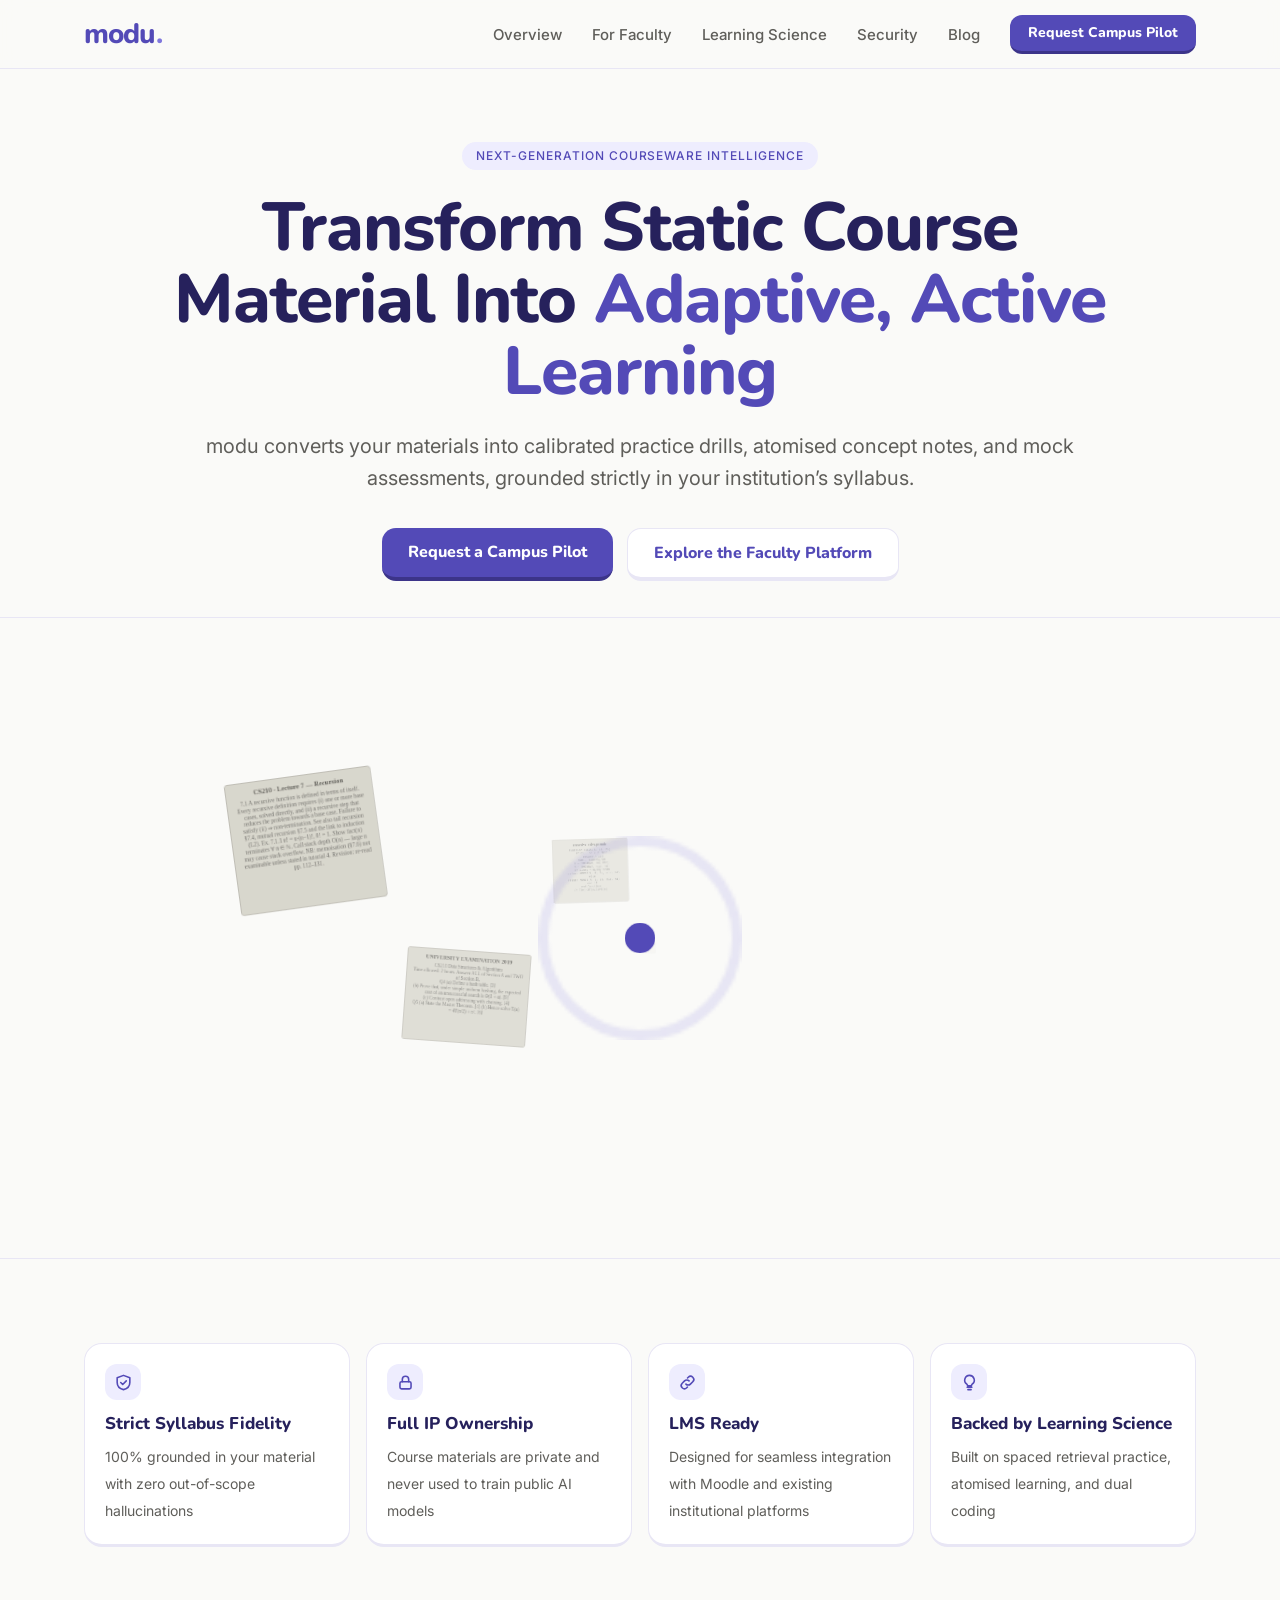
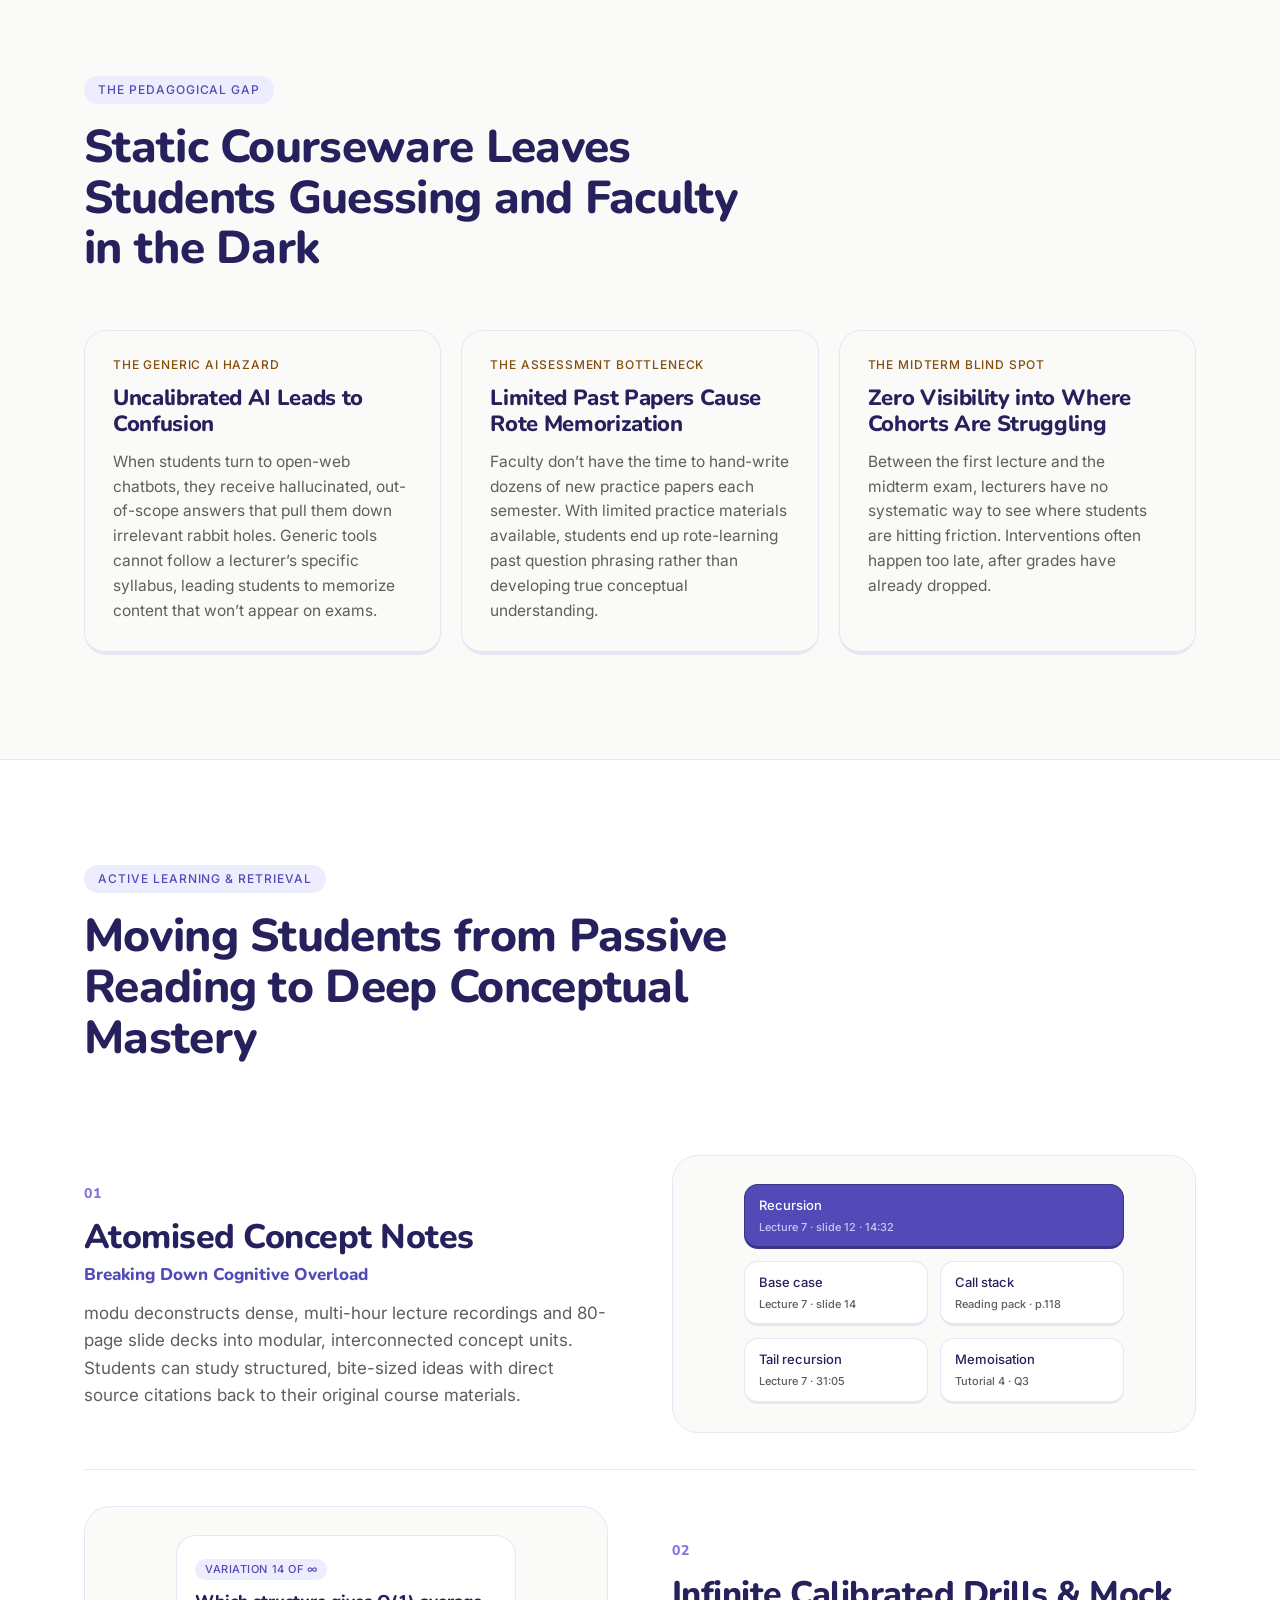
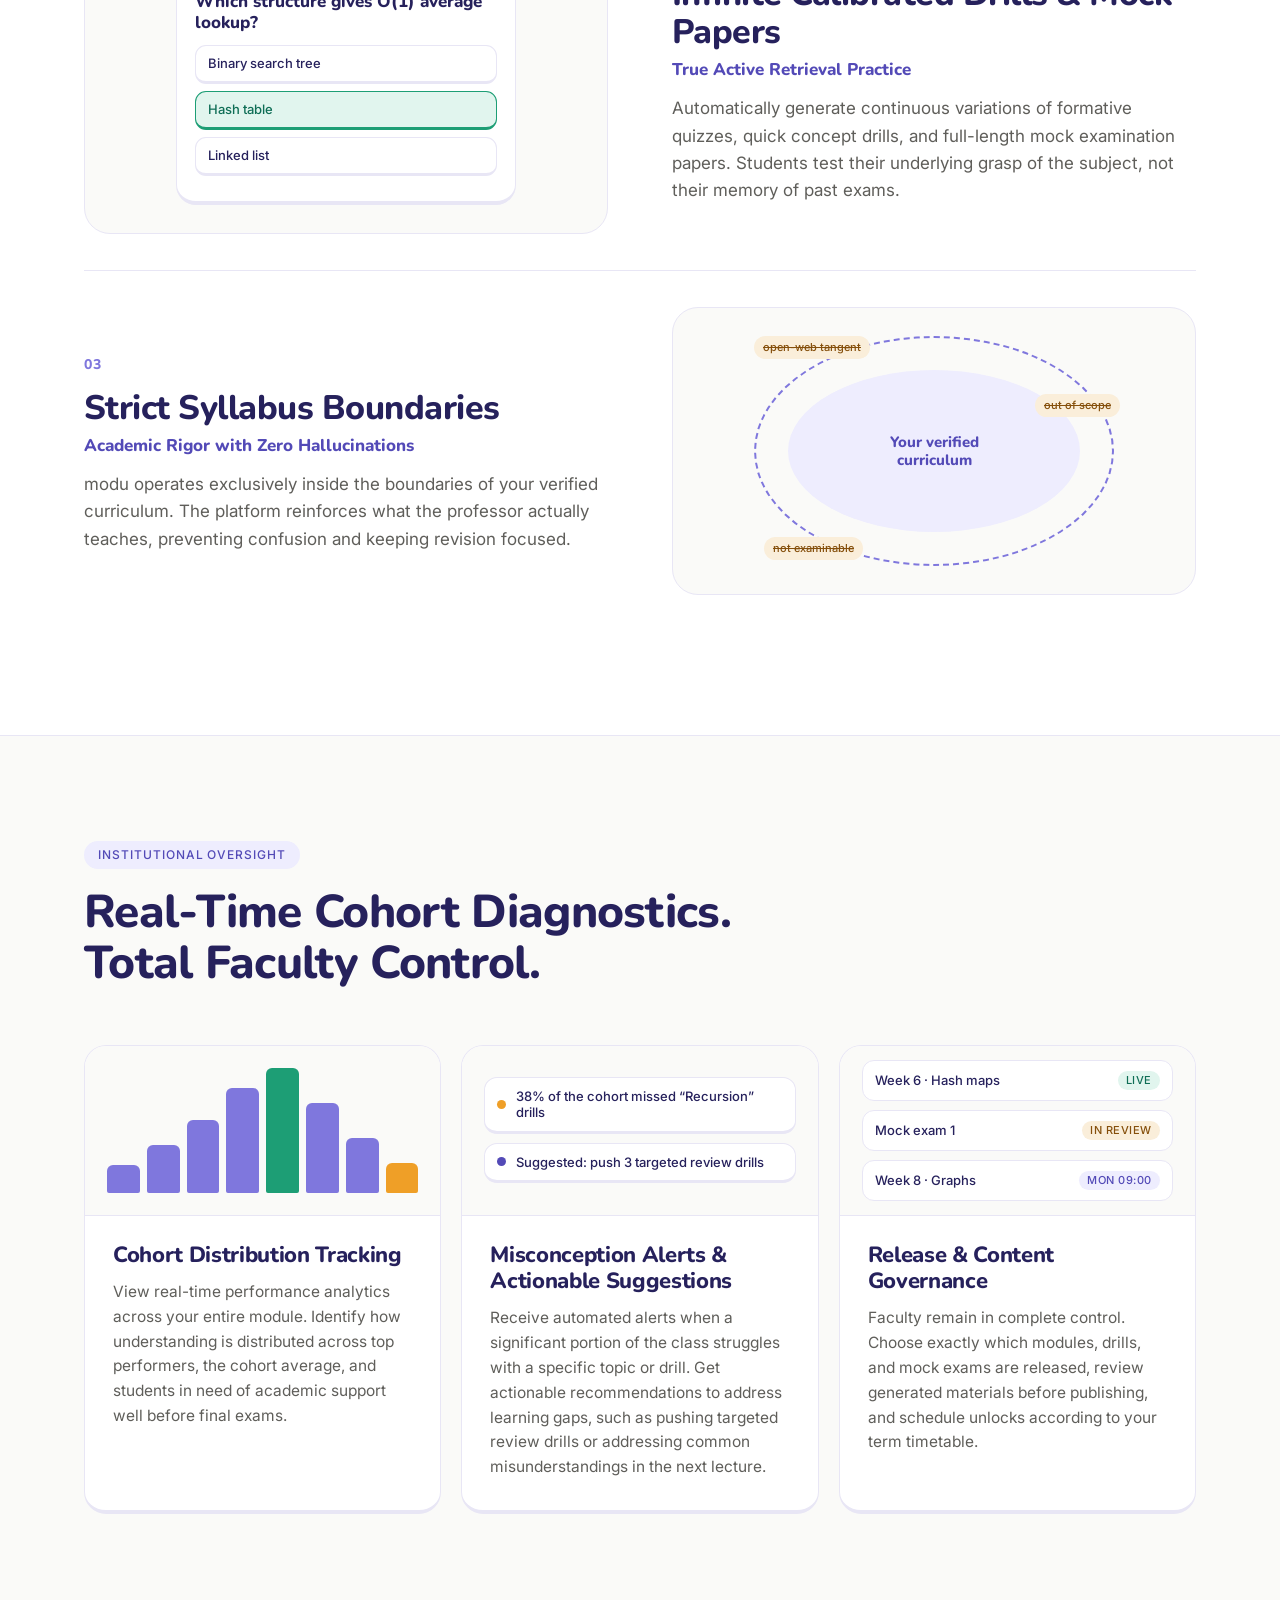
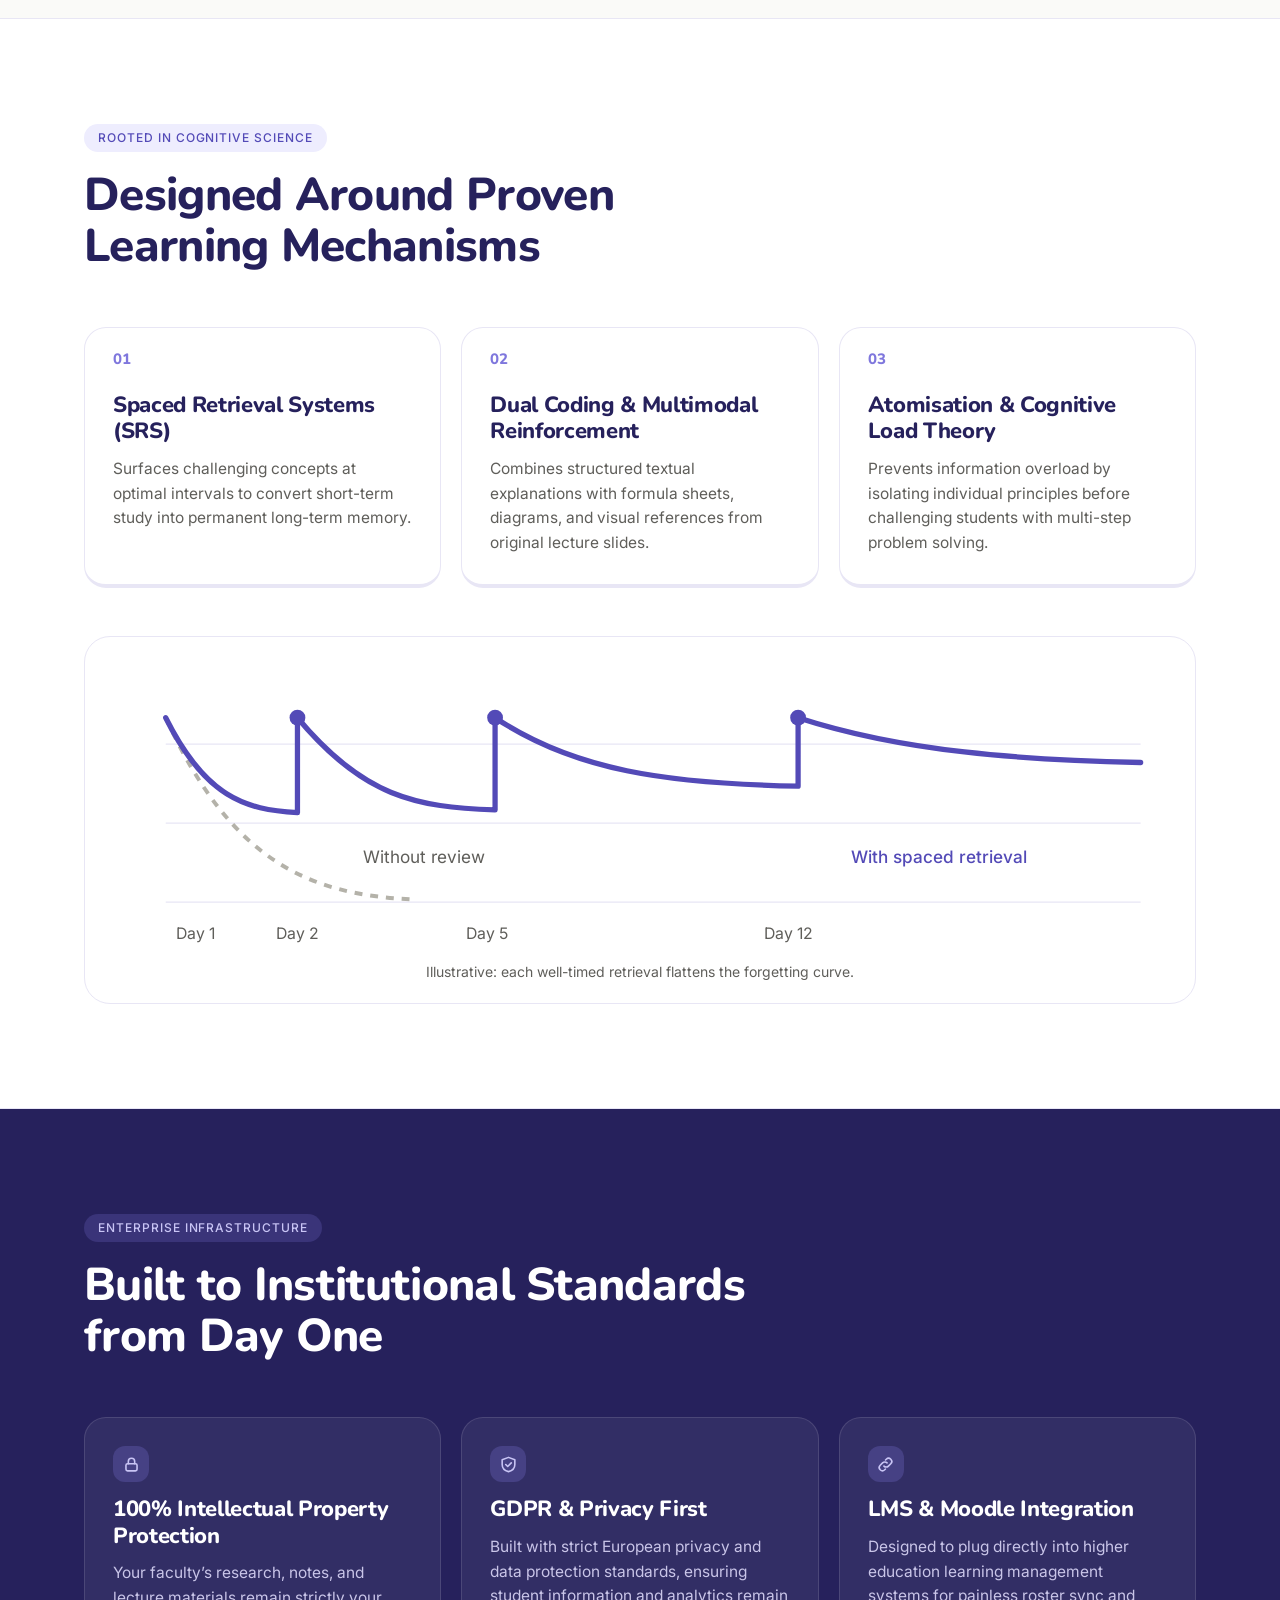
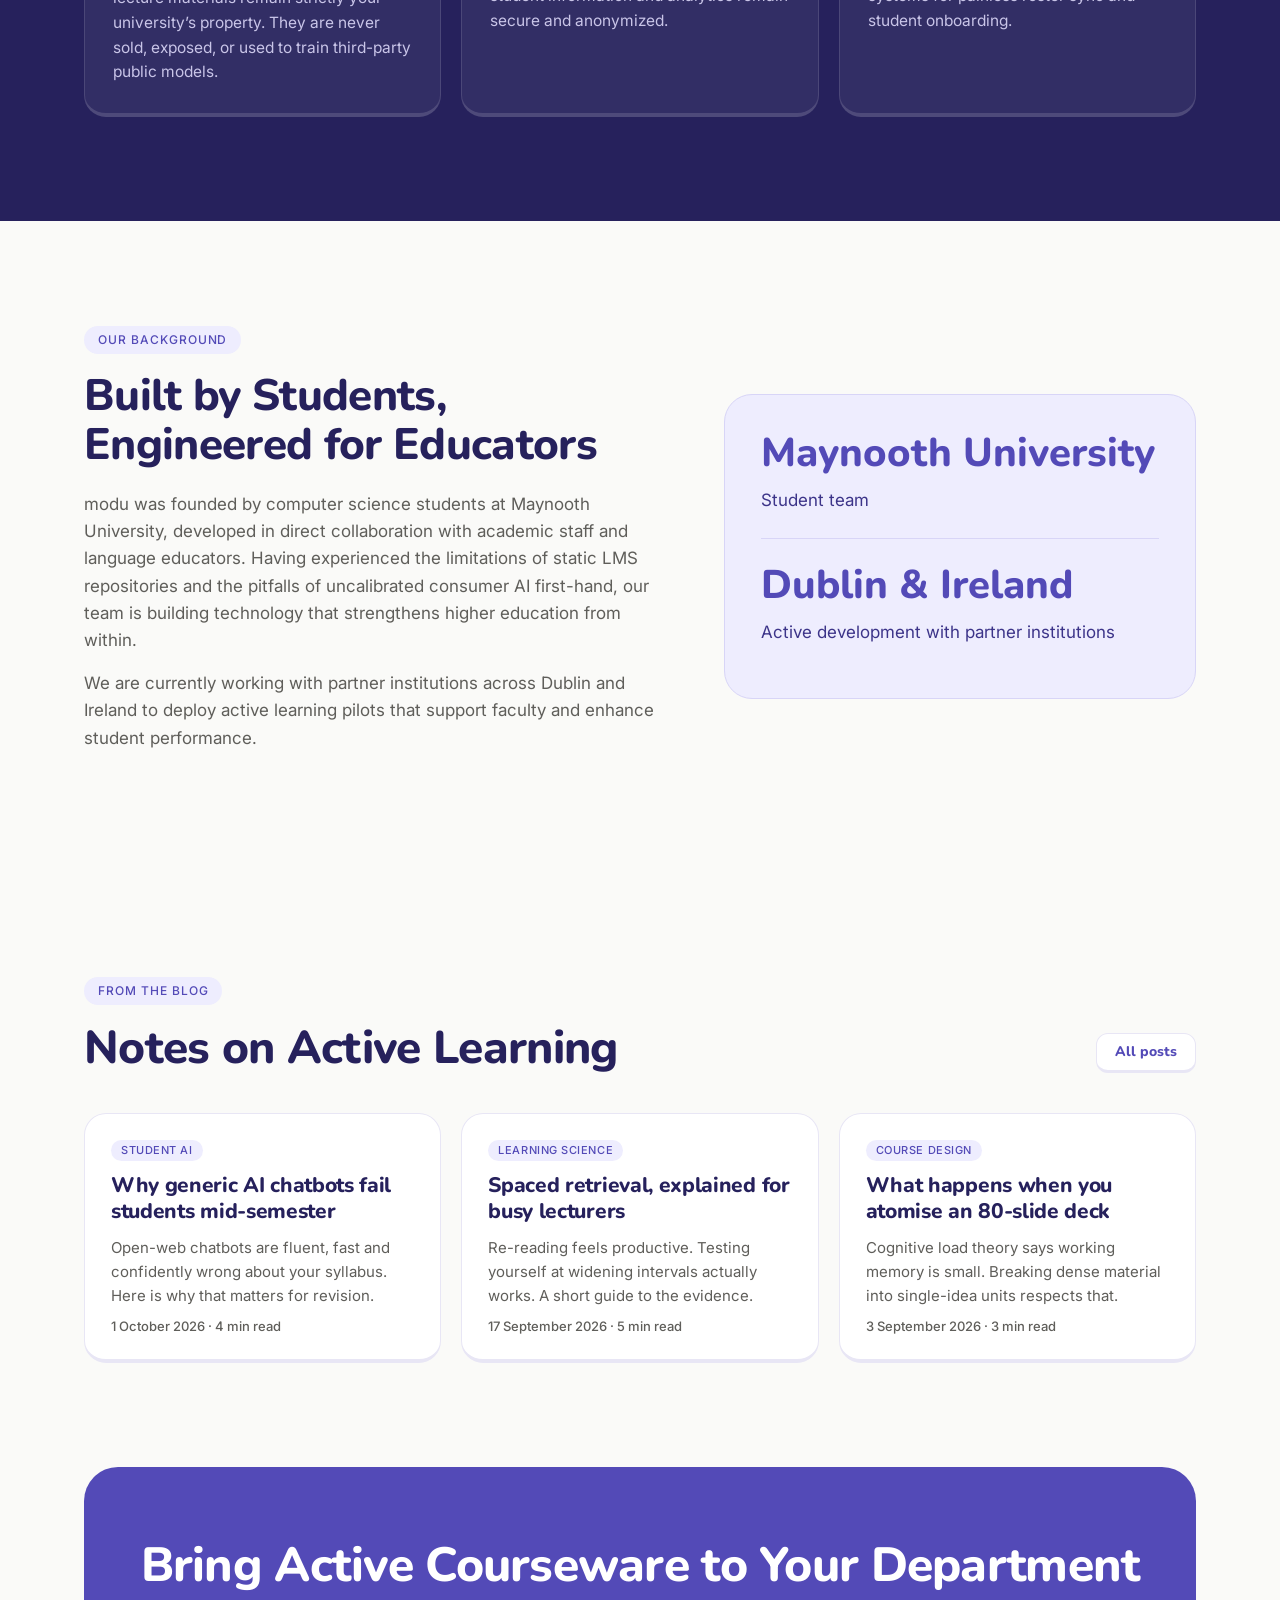
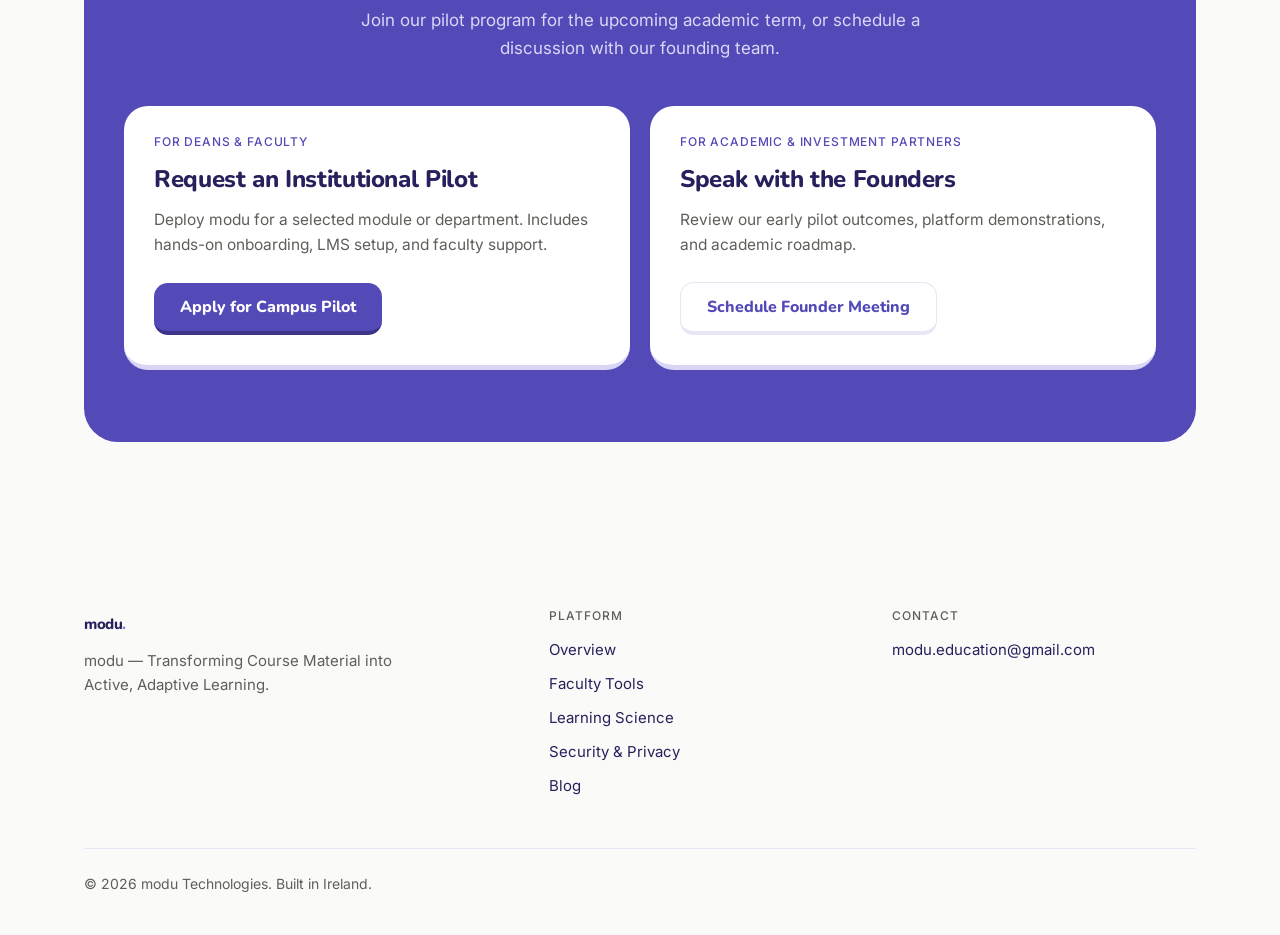
==== commit 5c491b58: "Fix footer email text Co-Authored-By: Claude Sonnet 5.5 <noreply@anthropic.com>" ====
--- a/index.html
+++ b/index.html
@@ -362,7 +362,7 @@
     <div class="fgrid">
       <div><a class="logo" href="#top" style="display:inline;margin:0">modu<i>.</i></a><p>modu — Transforming Course Material into Active, Adaptive Learning.</p></div>
       <div><h4>Platform</h4><a href="#overview">Overview</a><a href="#faculty">Faculty Tools</a><a href="#science">Learning Science</a><a href="#security">Security &amp; Privacy</a><a href="blog/index.html">Blog</a></div>
-      <div><h4>Contact</h4><a href="mailto:modu.education@gmail.com">mudo.education@gmail.com</a></div>
+      <div><h4>Contact</h4><a href="mailto:modu.education@gmail.com">modu.education@gmail.com</a></div>
     </div>
     <div class="copy"><span>© 2026 modu Technologies. Built in Ireland.</span></div>
   </div>
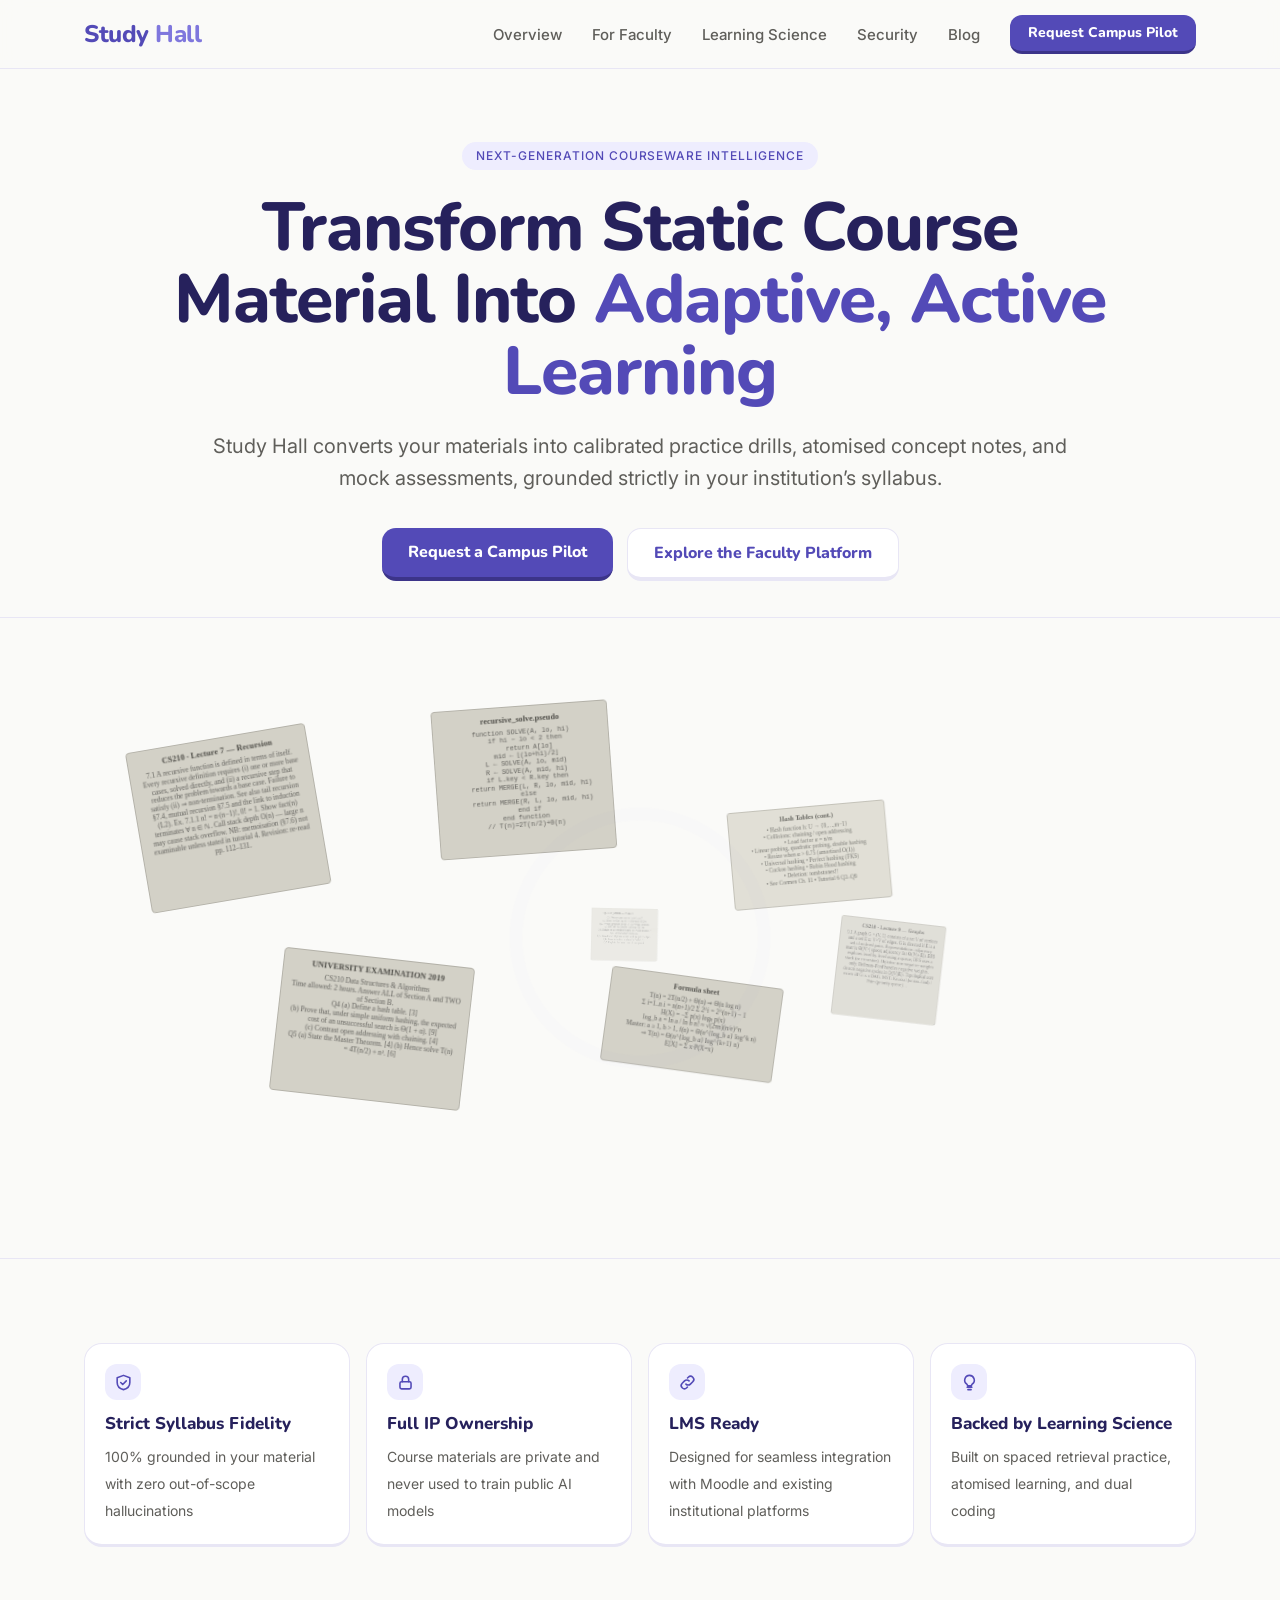
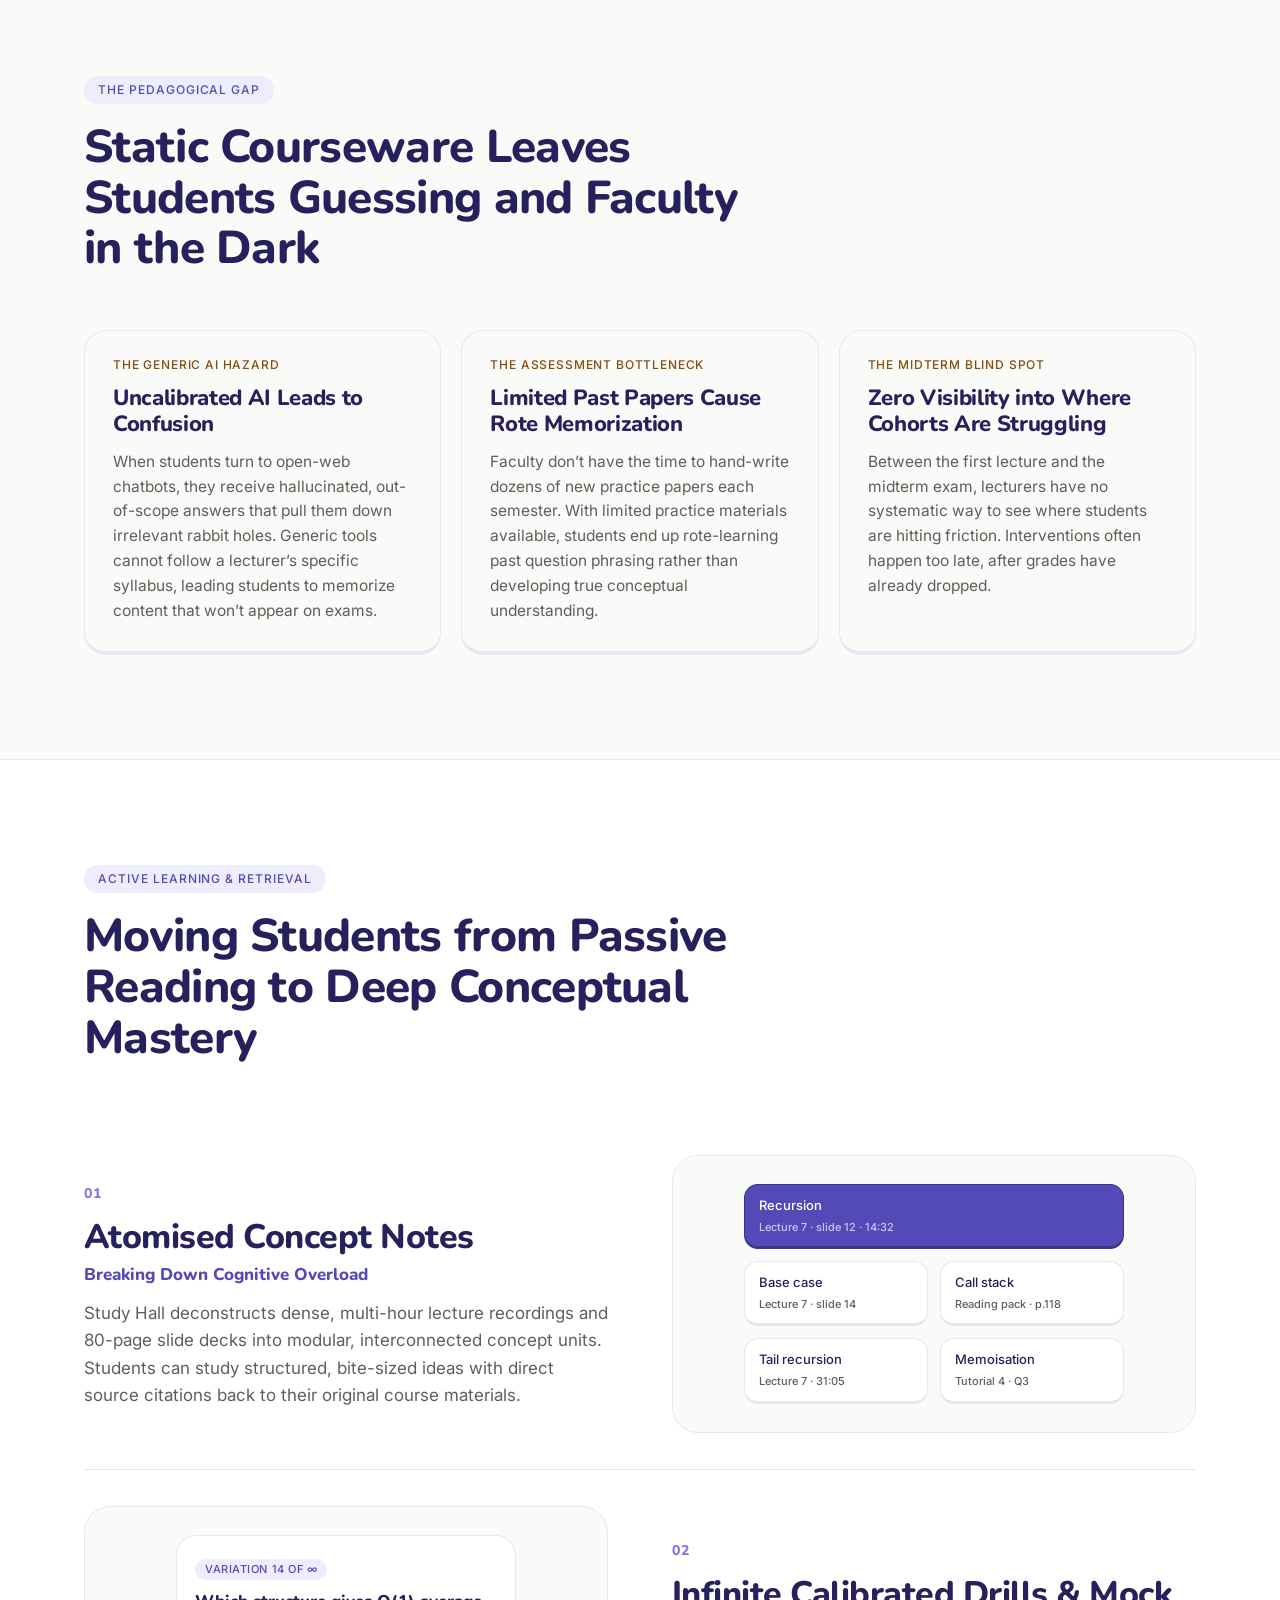
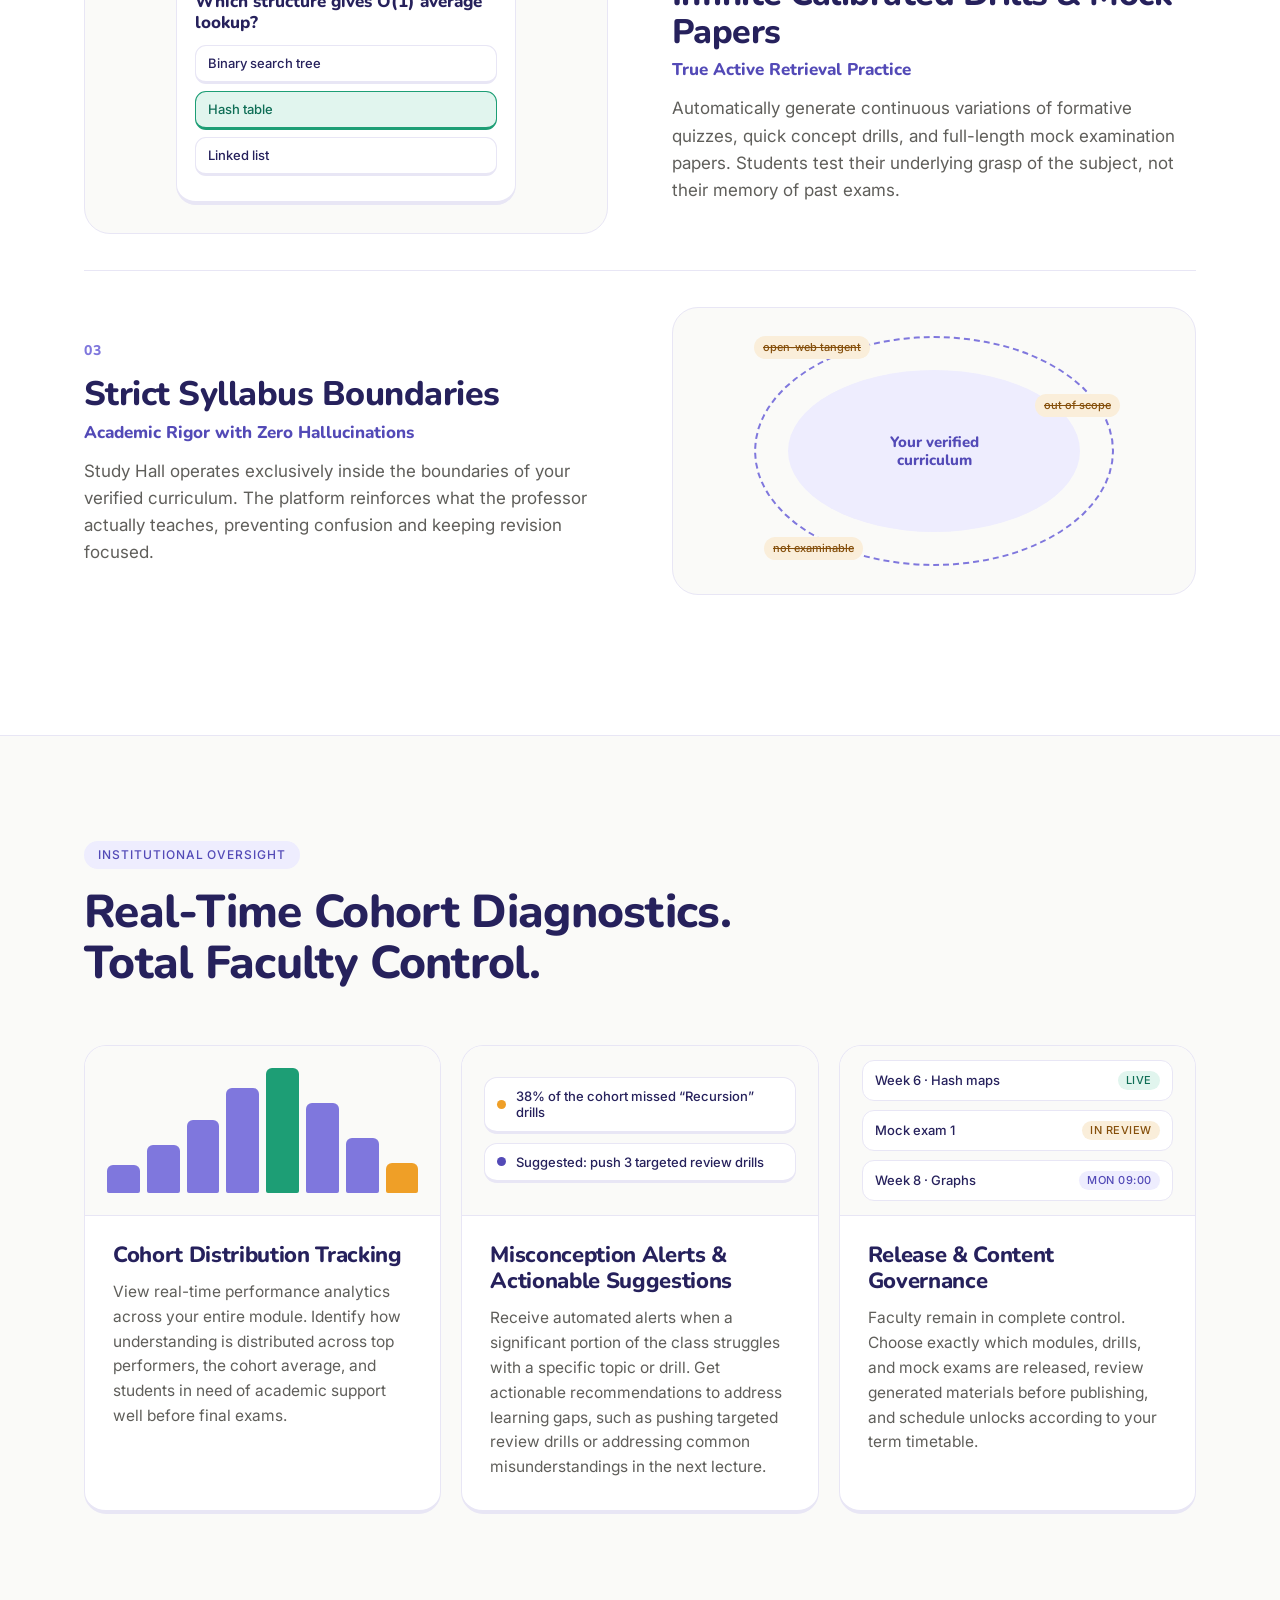
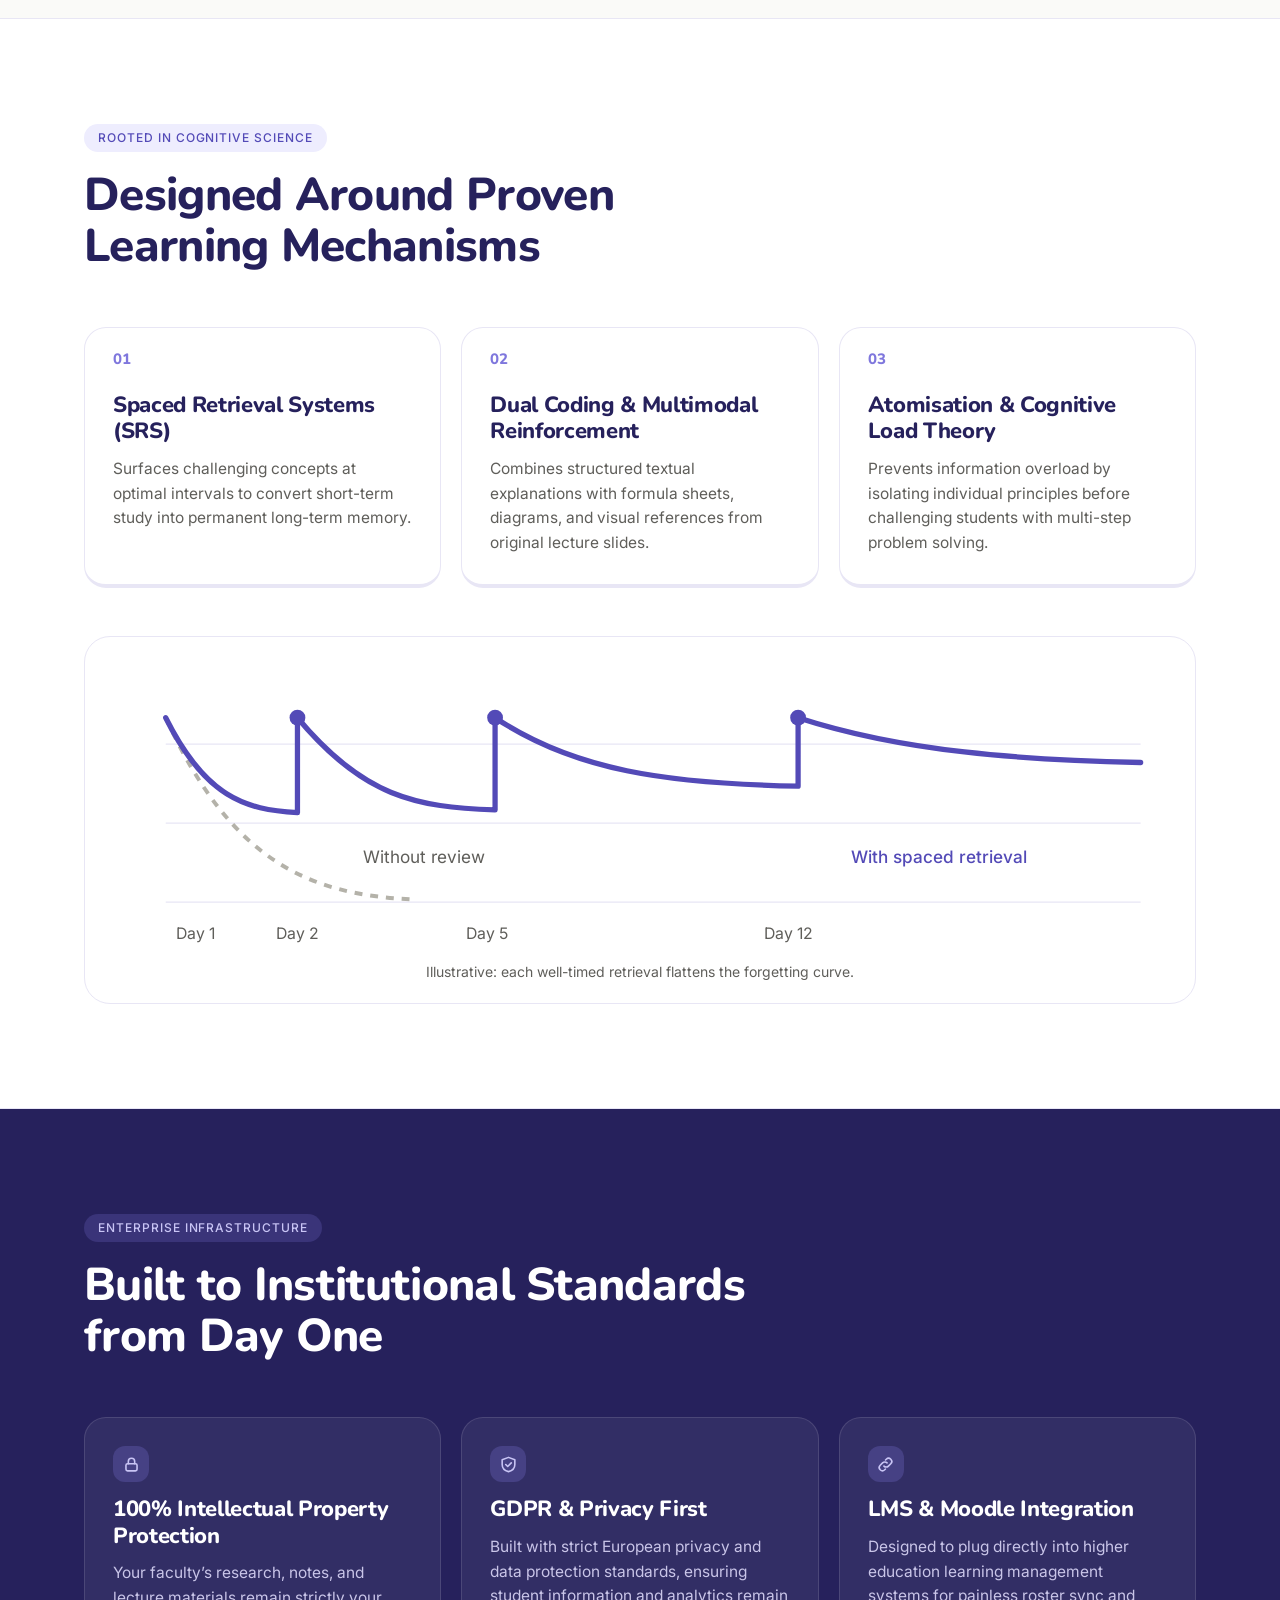
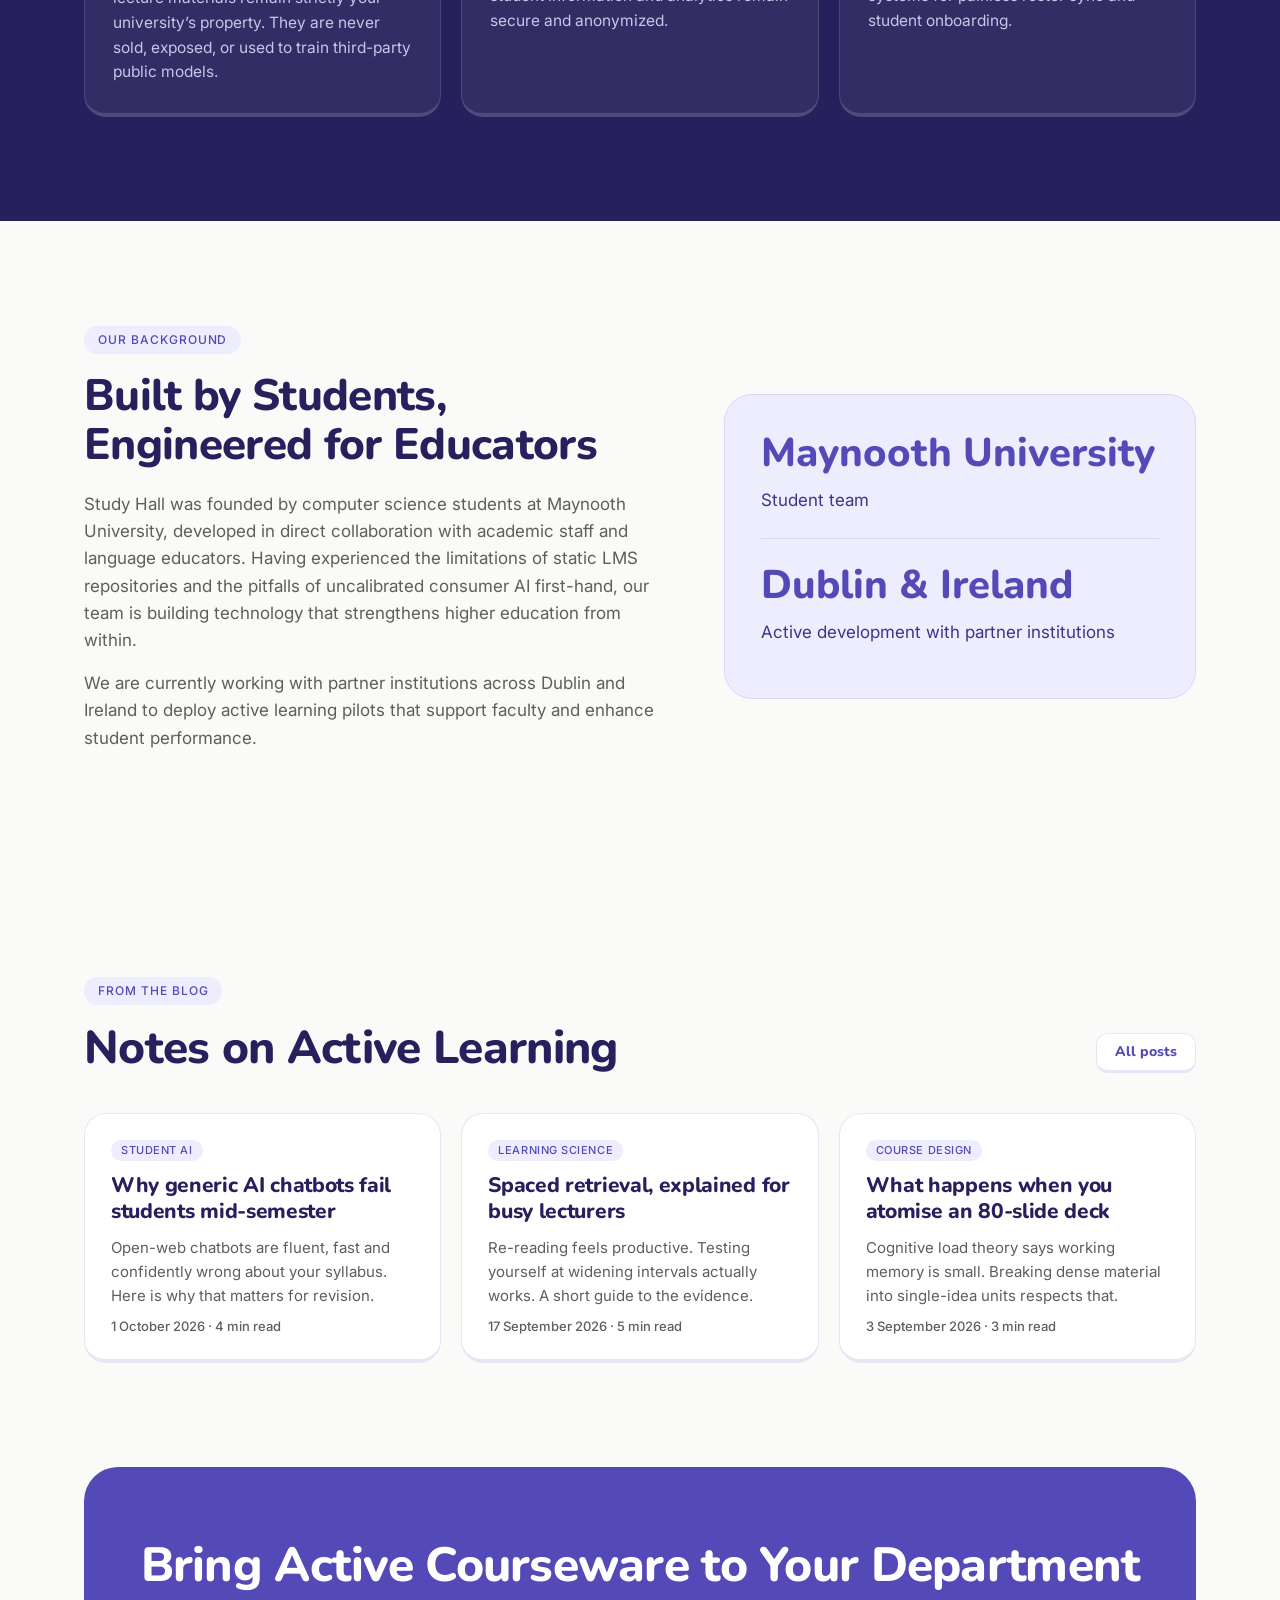
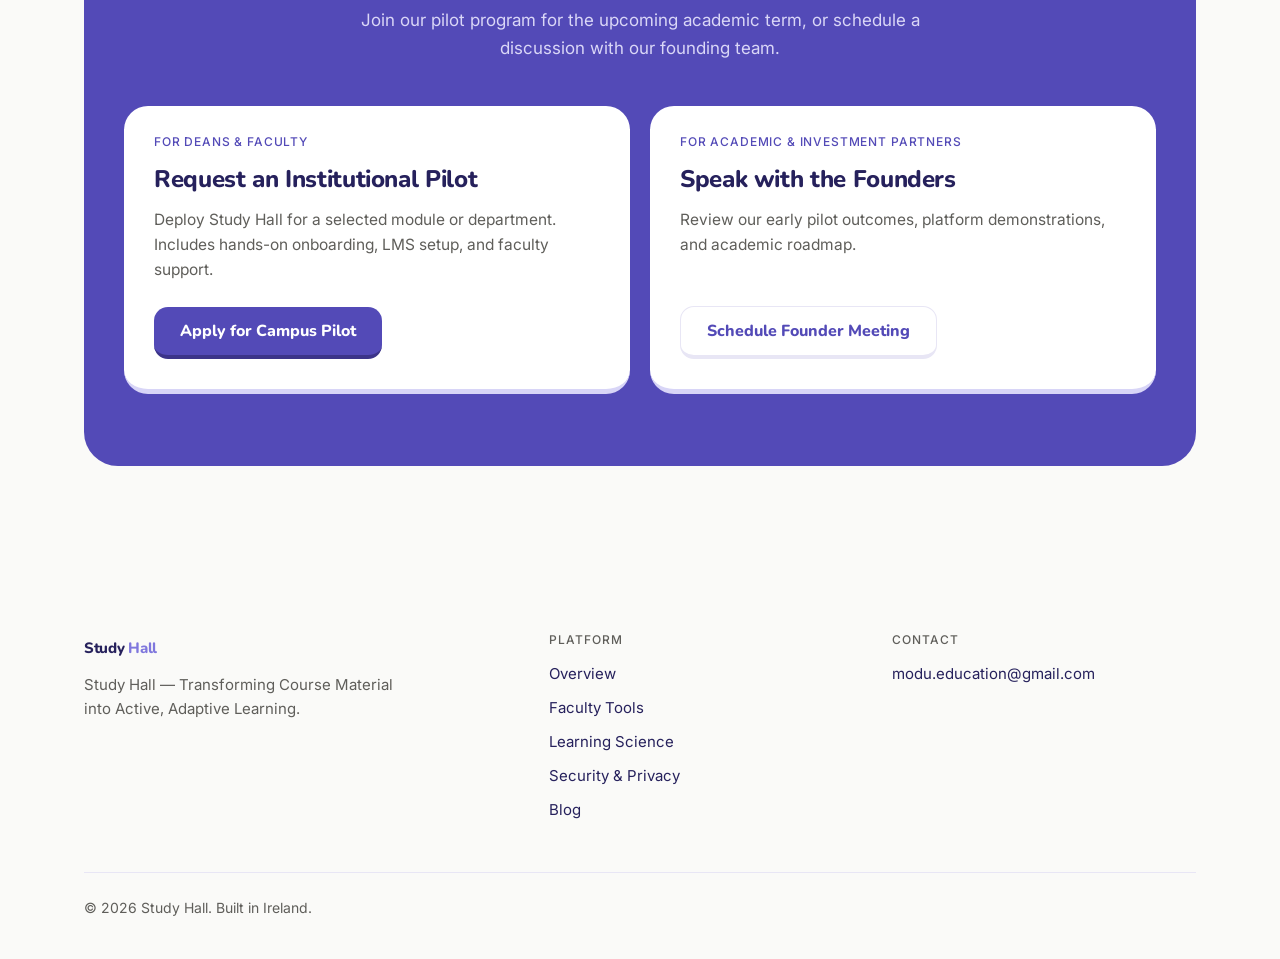
==== commit ff1452c7: "Rebrand from modu to Study Hall Co-Authored-By: Claude Sonnet 5.5 <noreply@anthropic.com>" ====
--- a/index.html
+++ b/index.html
@@ -3,8 +3,8 @@
 <head>
 <meta charset="utf-8">
 <meta name="viewport" content="width=device-width,initial-scale=1">
-<title>modu | Adaptive, active learning from your own course material</title>
-<meta name="description" content="modu converts lecture slides, recordings and reading packs into calibrated practice drills, atomised concept notes and mock assessments, grounded strictly in your institution's syllabus.">
+<title>Study Hall | Adaptive, active learning from your own course material</title>
+<meta name="description" content="Study Hall converts lecture slides, recordings and reading packs into calibrated practice drills, atomised concept notes and mock assessments, grounded strictly in your institution's syllabus.">
 <meta name="theme-color" content="#FAFAF8">
 <link rel="preconnect" href="https://fonts.googleapis.com">
 <link rel="preconnect" href="https://fonts.gstatic.com" crossorigin>
@@ -17,7 +17,7 @@
 
 <header class="nav">
   <div class="wrap">
-    <a class="logo" href="#top" aria-label="modu home">modu<i>.</i></a>
+    <a class="logo" href="#top" aria-label="Study Hall home">Study <i>Hall</i></a>
     <button class="menu" id="menu" aria-label="Toggle menu" aria-expanded="false" aria-controls="links"><svg viewBox="0 0 24 24"><path d="M4 7h16M4 12h16M4 17h16"/></svg></button>
     <nav class="links" id="links" aria-label="Primary">
       <a href="#overview">Overview</a>
@@ -38,7 +38,7 @@
   <div class="wrap">
     <span class="tag">Next-Generation Courseware Intelligence</span>
     <h1>Transform Static Course Material Into <em>Adaptive, Active Learning</em></h1>
-    <p class="sub">modu converts your materials into calibrated practice drills, atomised concept notes, and mock assessments, grounded strictly in your institution’s syllabus.</p>
+    <p class="sub">Study Hall converts your materials into calibrated practice drills, atomised concept notes, and mock assessments, grounded strictly in your institution’s syllabus.</p>
     <div class="cta-row">
       <a class="btn" href="#pilot">Request a Campus Pilot</a>
       <a class="btn ghost" href="#faculty">Explore the Faculty Platform</a>
@@ -47,7 +47,7 @@
 
   <div class="stage">
 <section class="mh" id="moduHero" role="img"
-  aria-label="Animated product story for Modu, an AI learning platform for universities. A university's messy lecture notes, past papers and quizzes are absorbed by an AI engine and turned into atomic notes, flashcards, quizzes and interactive puzzles inside a student app. A lecturer dashboard then shows which topics students struggle with and who is ahead or behind, recommends what to revisit in class, and sends extra drills back to the students.">
+  aria-label="Animated product story for Study Hall, an AI learning platform for universities. A university's messy lecture notes, past papers and quizzes are absorbed by an AI engine and turned into atomic notes, flashcards, quizzes and interactive puzzles inside a student app. A lecturer dashboard then shows which topics students struggle with and who is ahead or behind, recommends what to revisit in class, and sends extra drills back to the students.">
 <div class="mh-viewport" aria-hidden="true">
 <div class="mh-stage">
 
@@ -67,7 +67,7 @@
 
   <div class="el" id="scan"></div>
 
-  <div class="el" id="orb"><svg viewBox="0 0 24 24"><use href="#mh-spark"/></svg><span>Modu AI</span></div>
+  <div class="el" id="orb"><svg viewBox="0 0 24 24"><use href="#mh-spark"/></svg><span>Study Hall AI</span></div>
 
   <!-- clean cards -->
   <div class="el card cl" id="cNote">
@@ -197,7 +197,7 @@
         <span class="n">01</span>
         <h3>Atomised Concept Notes</h3>
         <div class="sh">Breaking Down Cognitive Overload</div>
-        <p class="b">modu deconstructs dense, multi-hour lecture recordings and 80-page slide decks into modular, interconnected concept units. Students can study structured, bite-sized ideas with direct source citations back to their original course materials.</p>
+        <p class="b">Study Hall deconstructs dense, multi-hour lecture recordings and 80-page slide decks into modular, interconnected concept units. Students can study structured, bite-sized ideas with direct source citations back to their original course materials.</p>
       </div>
       <div class="viz" aria-hidden="true">
         <div class="atoms">
@@ -233,7 +233,7 @@
         <span class="n">03</span>
         <h3>Strict Syllabus Boundaries</h3>
         <div class="sh">Academic Rigor with Zero Hallucinations</div>
-        <p class="b">modu operates exclusively inside the boundaries of your verified curriculum. The platform reinforces what the professor actually teaches, preventing confusion and keeping revision focused.</p>
+        <p class="b">Study Hall operates exclusively inside the boundaries of your verified curriculum. The platform reinforces what the professor actually teaches, preventing confusion and keeping revision focused.</p>
       </div>
       <div class="viz" aria-hidden="true">
         <div class="bound">
@@ -318,7 +318,7 @@
     <div class="rv">
       <span class="tag">Our Background</span>
       <h2>Built by Students, Engineered for Educators</h2>
-      <p>modu was founded by computer science students at Maynooth University, developed in direct collaboration with academic staff and language educators. Having experienced the limitations of static LMS repositories and the pitfalls of uncalibrated consumer AI first-hand, our team is building technology that strengthens higher education from within.</p>
+      <p>Study Hall was founded by computer science students at Maynooth University, developed in direct collaboration with academic staff and language educators. Having experienced the limitations of static LMS repositories and the pitfalls of uncalibrated consumer AI first-hand, our team is building technology that strengthens higher education from within.</p>
       <p>We are currently working with partner institutions across Dublin and Ireland to deploy active learning pilots that support faculty and enhance student performance.</p>
     </div>
     <div class="panel rv">
@@ -349,7 +349,7 @@
       <h2>Bring Active Courseware to Your Department</h2>
       <p>Join our pilot program for the upcoming academic term, or schedule a discussion with our founding team.</p>
       <div class="opts">
-        <div class="opt"><div class="k">For Deans &amp; Faculty</div><h3>Request an Institutional Pilot</h3><p>Deploy modu for a selected module or department. Includes hands-on onboarding, LMS setup, and faculty support.</p><a class="btn" href="mailto:modu.education@gmail.com?subject=Campus%20Pilot%20Application">Apply for Campus Pilot</a></div>
+        <div class="opt"><div class="k">For Deans &amp; Faculty</div><h3>Request an Institutional Pilot</h3><p>Deploy Study Hall for a selected module or department. Includes hands-on onboarding, LMS setup, and faculty support.</p><a class="btn" href="mailto:modu.education@gmail.com?subject=Campus%20Pilot%20Application">Apply for Campus Pilot</a></div>
         <div class="opt"><div class="k">For Academic &amp; Investment Partners</div><h3>Speak with the Founders</h3><p>Review our early pilot outcomes, platform demonstrations, and academic roadmap.</p><a class="btn ghost" href="mailto:modu.education@gmail.com?subject=Founder%20Meeting">Schedule Founder Meeting</a></div>
       </div>
     </div>
@@ -360,11 +360,11 @@
 <footer>
   <div class="wrap">
     <div class="fgrid">
-      <div><a class="logo" href="#top" style="display:inline;margin:0">modu<i>.</i></a><p>modu — Transforming Course Material into Active, Adaptive Learning.</p></div>
+      <div><a class="logo" href="#top" style="display:inline;margin:0">Study <i>Hall</i></a><p>Study Hall — Transforming Course Material into Active, Adaptive Learning.</p></div>
       <div><h4>Platform</h4><a href="#overview">Overview</a><a href="#faculty">Faculty Tools</a><a href="#science">Learning Science</a><a href="#security">Security &amp; Privacy</a><a href="blog/index.html">Blog</a></div>
       <div><h4>Contact</h4><a href="mailto:modu.education@gmail.com">modu.education@gmail.com</a></div>
     </div>
-    <div class="copy"><span>© 2026 modu Technologies. Built in Ireland.</span></div>
+    <div class="copy"><span>© 2026 Study Hall. Built in Ireland.</span></div>
   </div>
 </footer>
 
--- a/assets/site.css
+++ b/assets/site.css
@@ -25,7 +25,7 @@
 /* ---------- nav ---------- */
 .nav{position:sticky;top:0;z-index:50;background:rgba(250,250,248,.88);backdrop-filter:blur(10px);-webkit-backdrop-filter:blur(10px);border-bottom:1px solid var(--line)}
 .nav .wrap{display:flex;align-items:center;justify-content:space-between;height:68px;gap:24px}
-.logo{font:800 28px/1 Nunito,sans-serif;color:var(--p);text-decoration:none;letter-spacing:-.03em}
+.logo{font:800 24px/1 Nunito,sans-serif;color:var(--p);text-decoration:none;letter-spacing:-.02em;white-space:nowrap}
 .logo i{font-style:normal;color:var(--pm)}
 .links{display:flex;gap:30px;align-items:center}
 .links a{font:500 15px/1 Inter,sans-serif;color:var(--ink2);text-decoration:none;transition:color .15s}
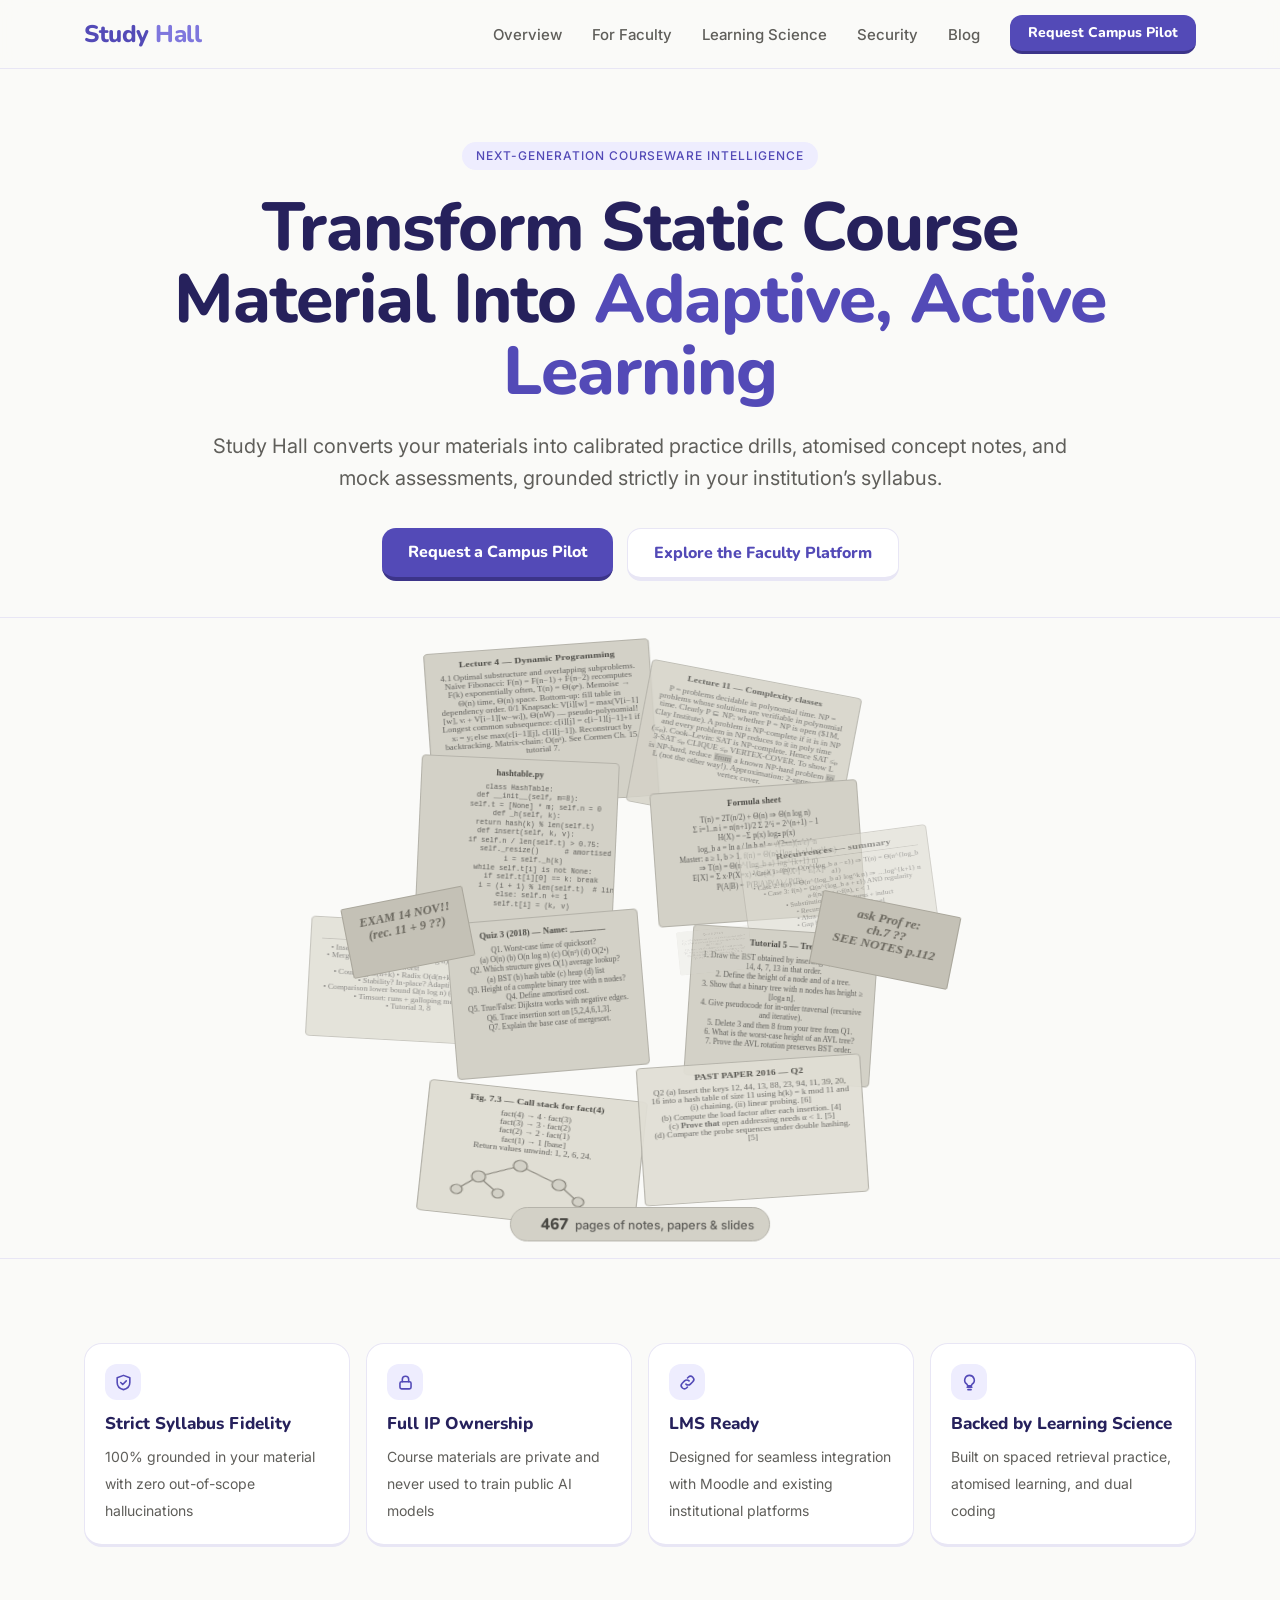
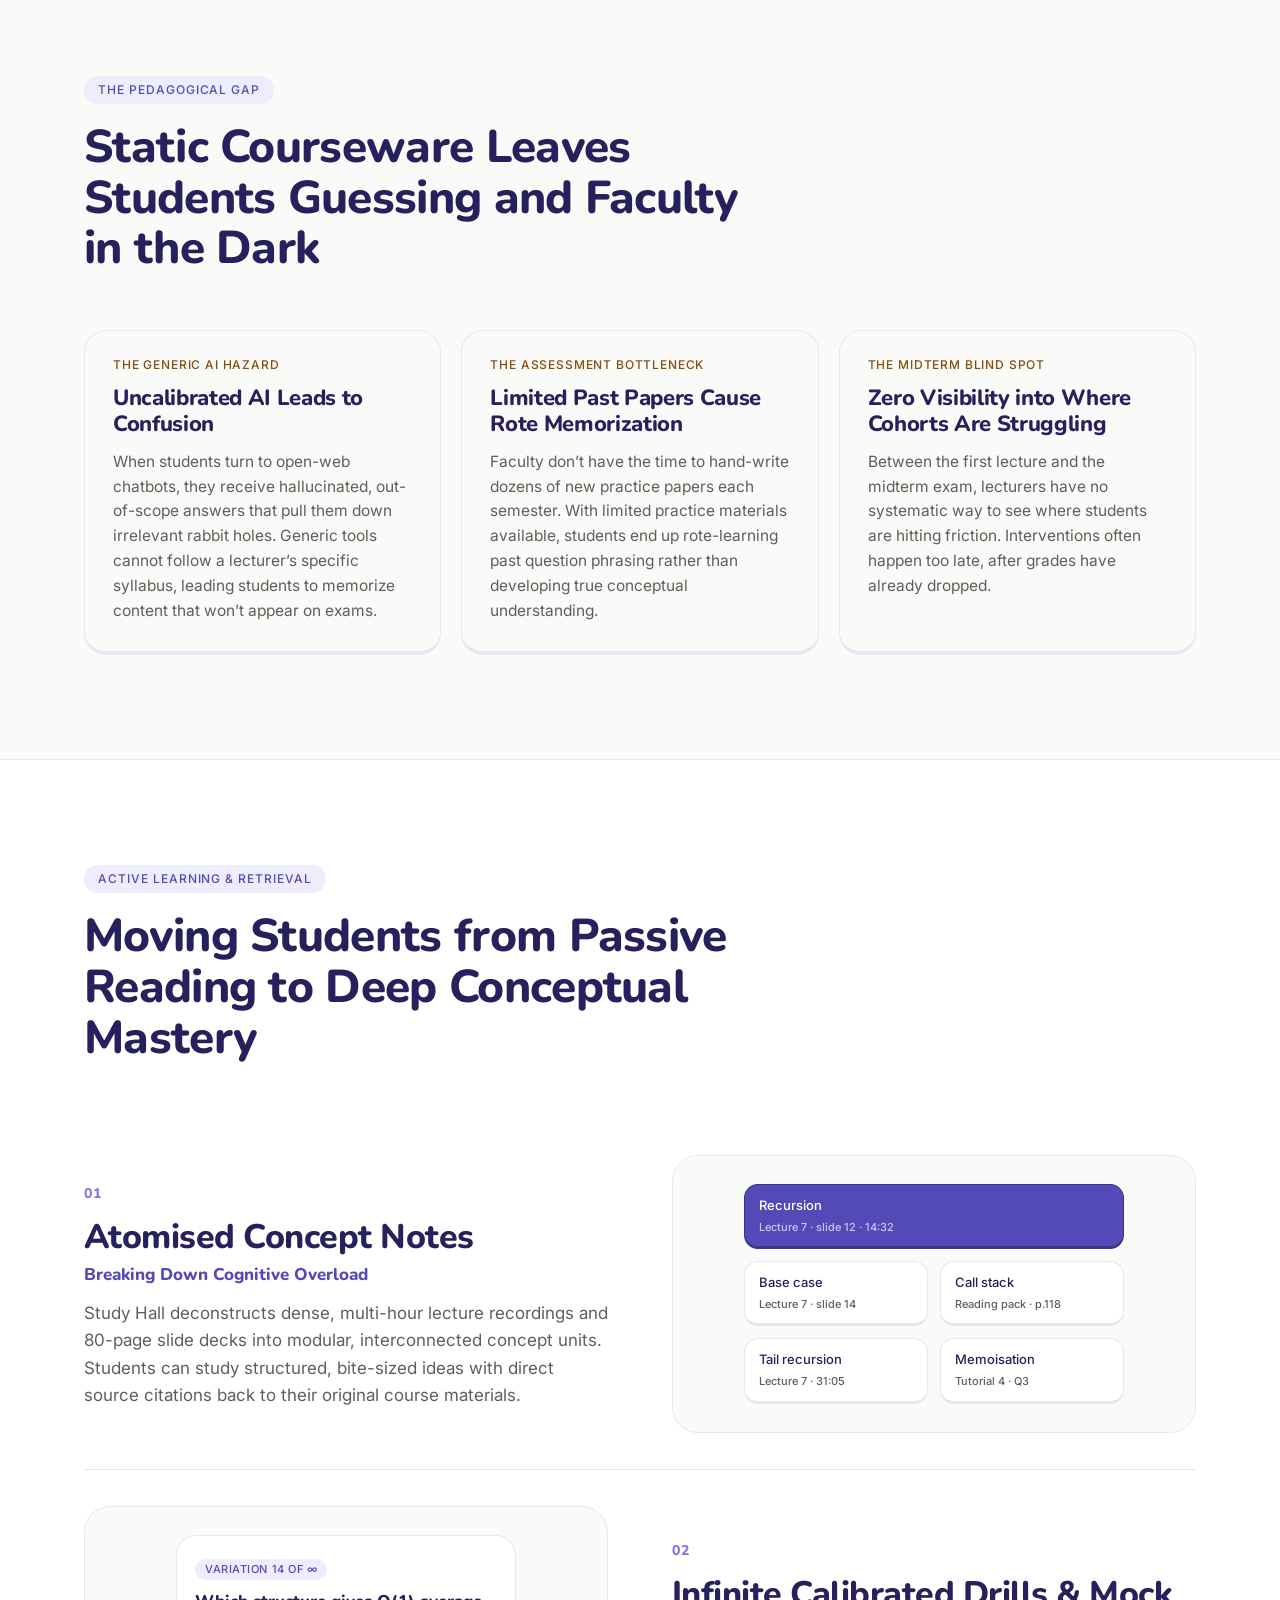
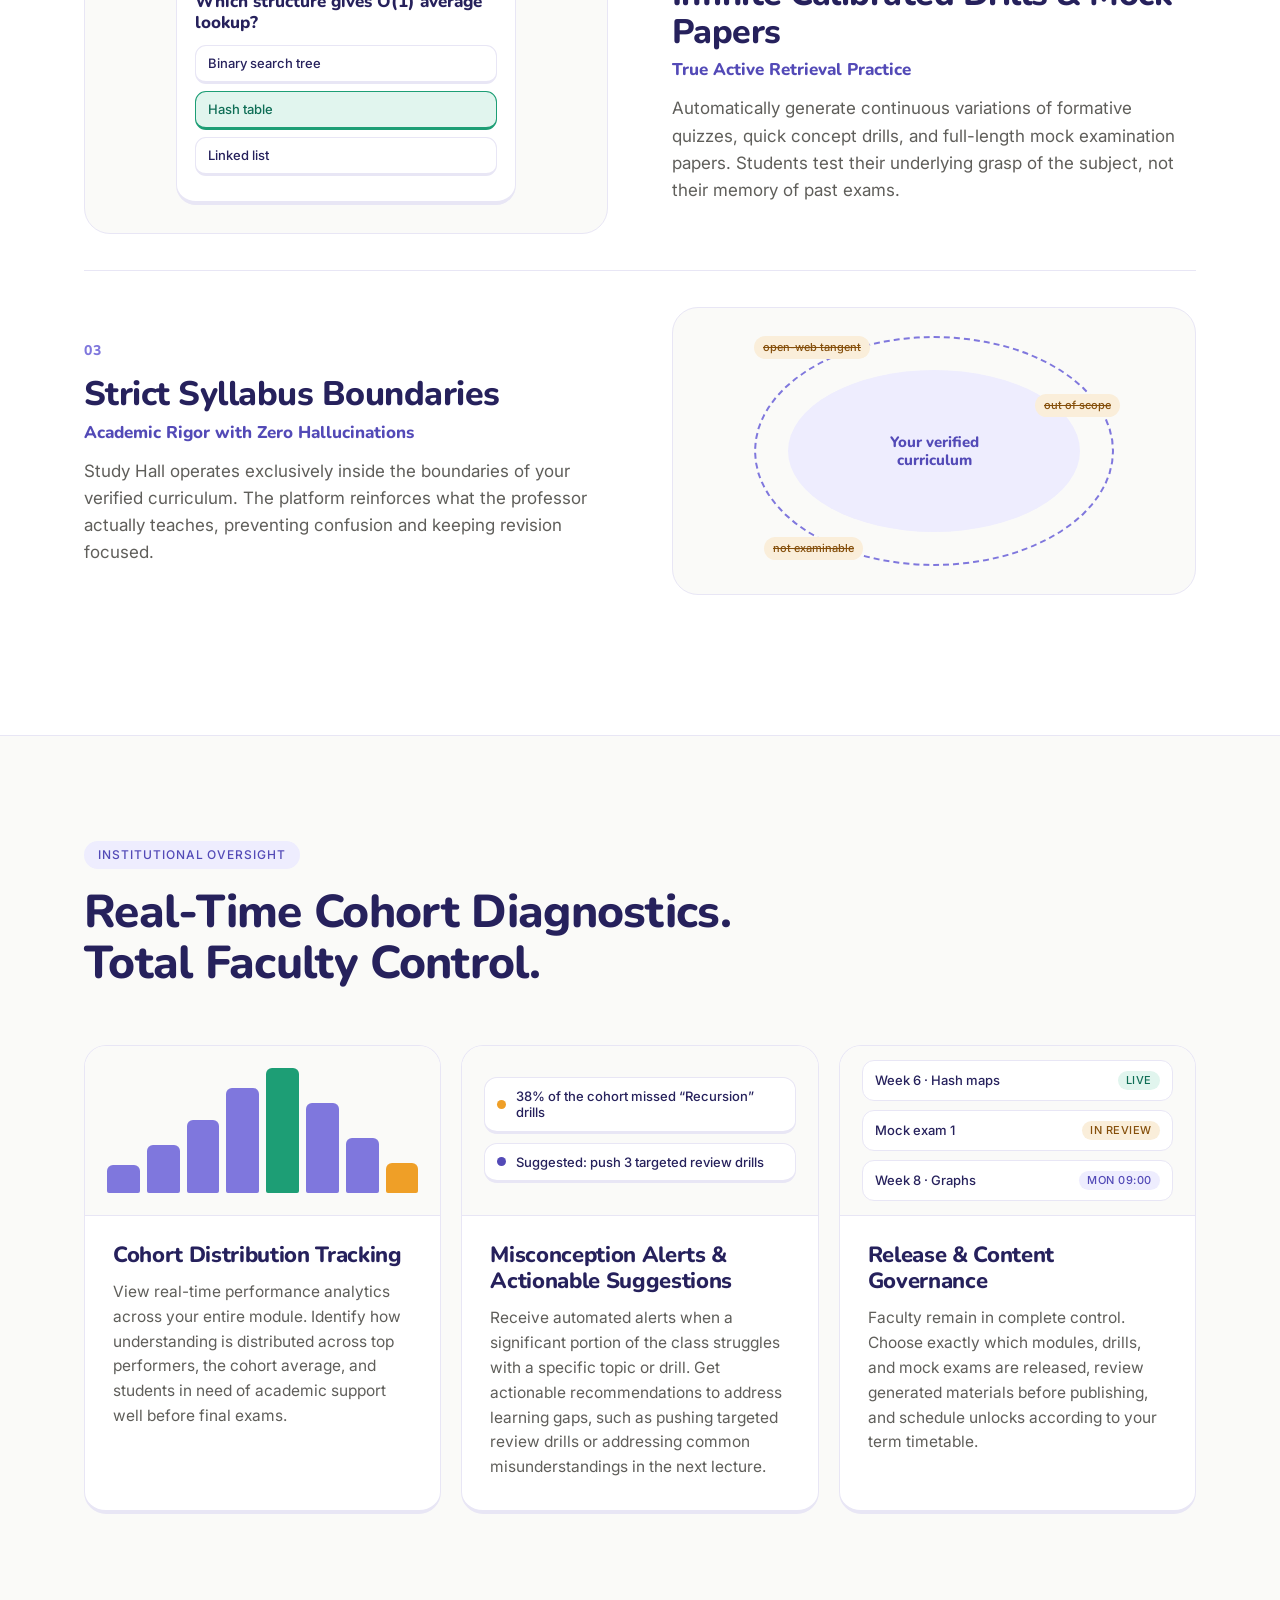
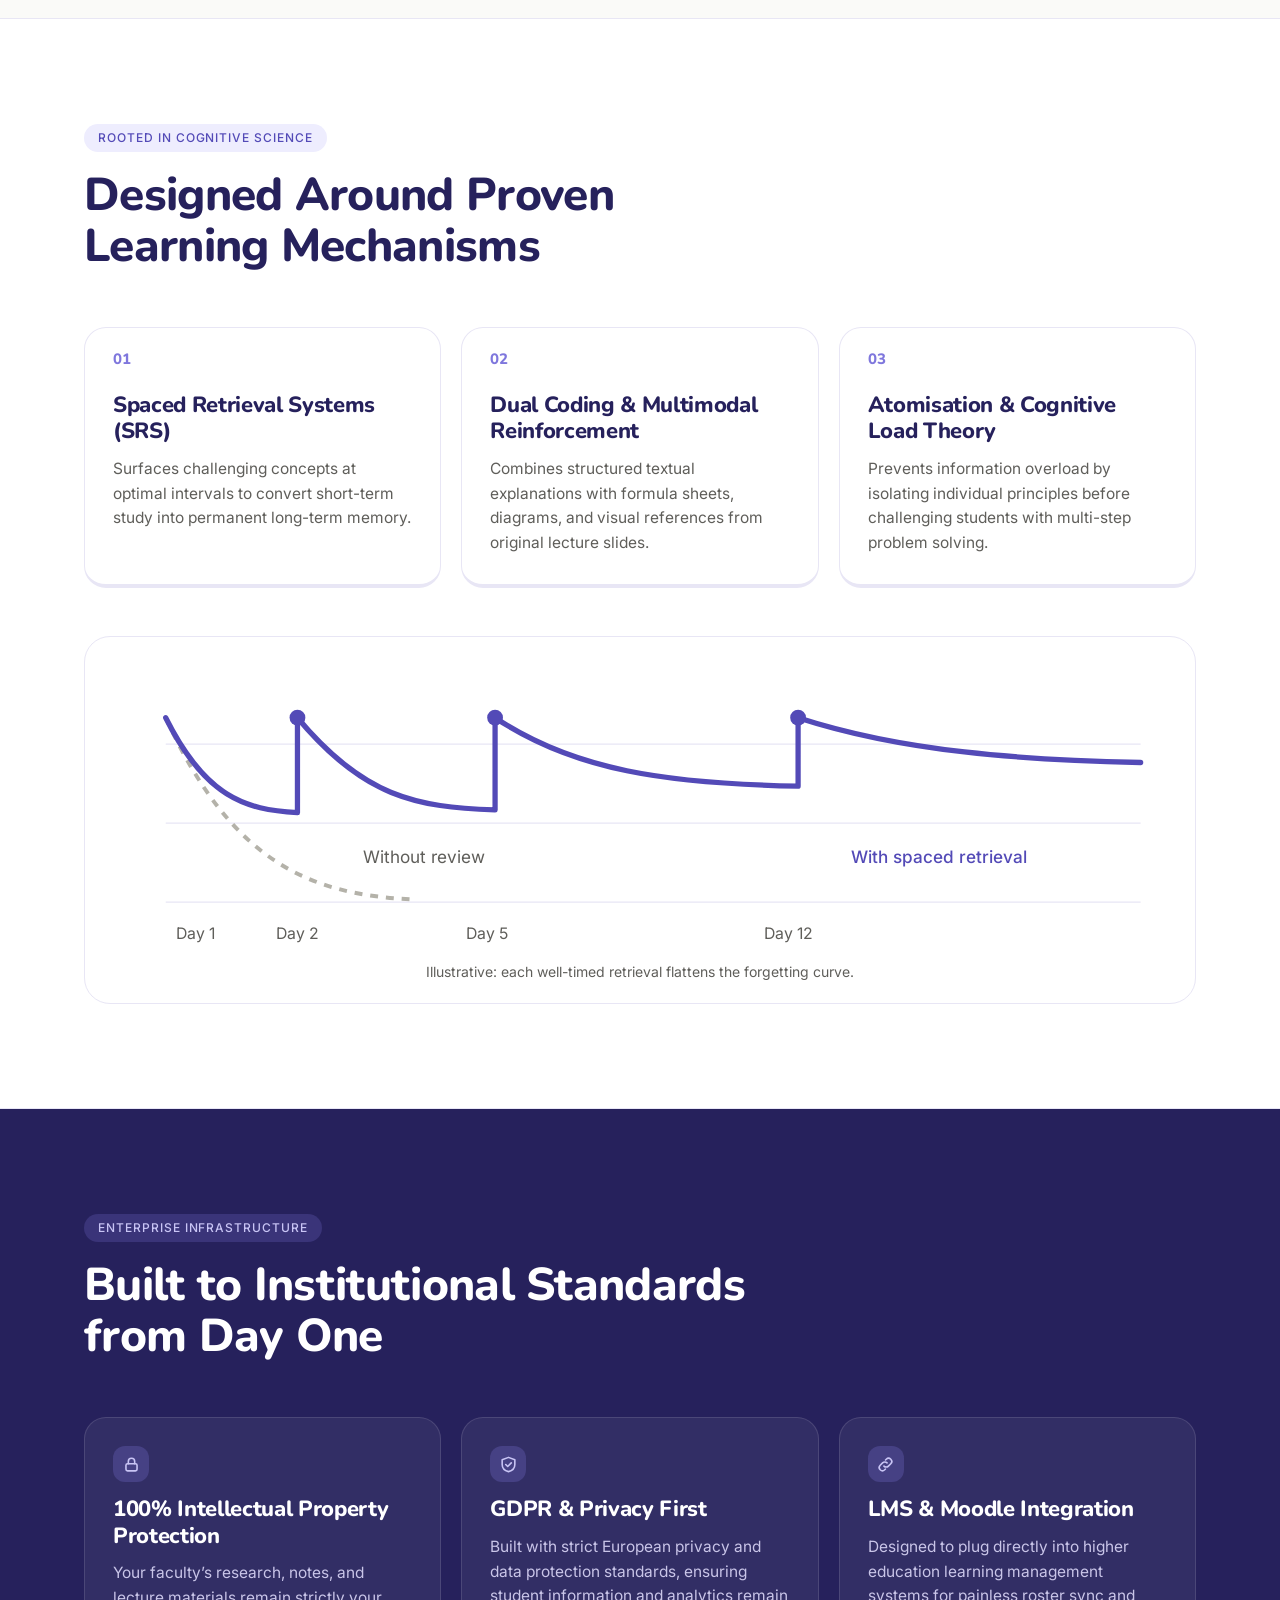
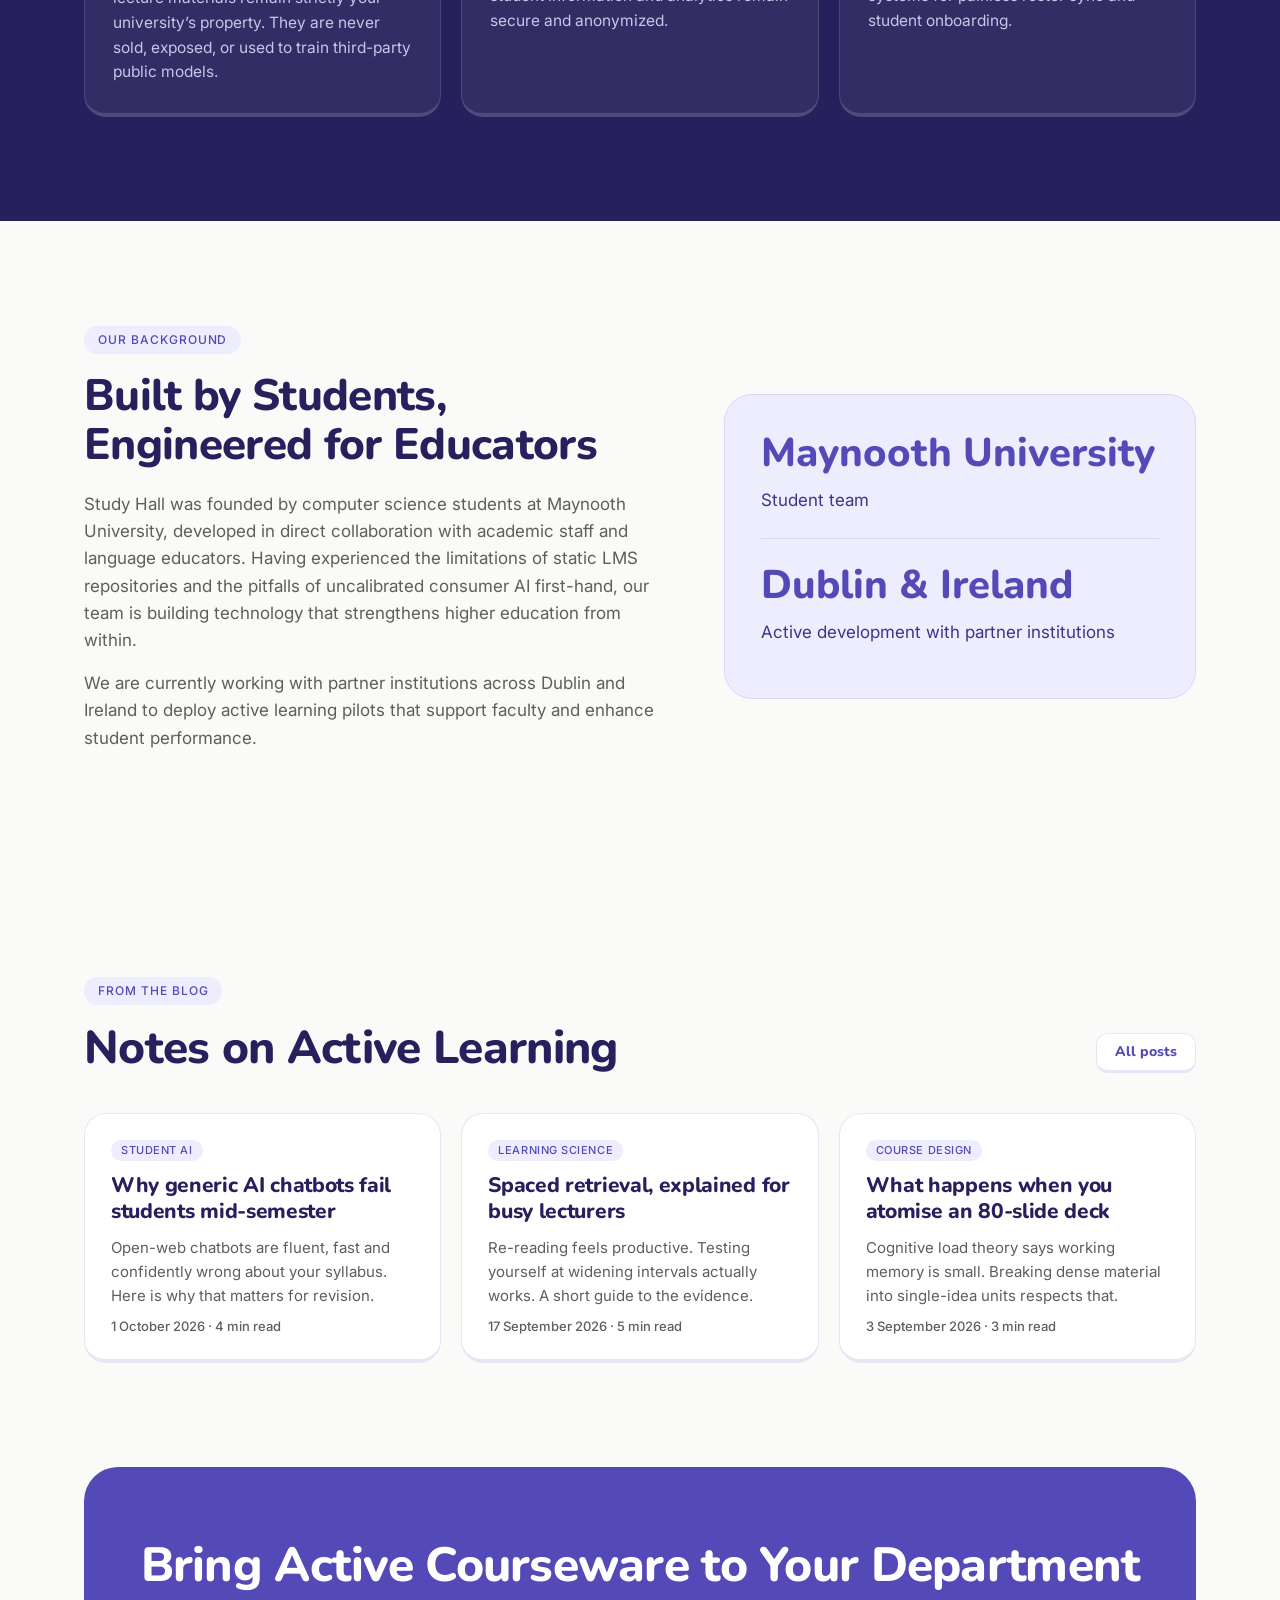
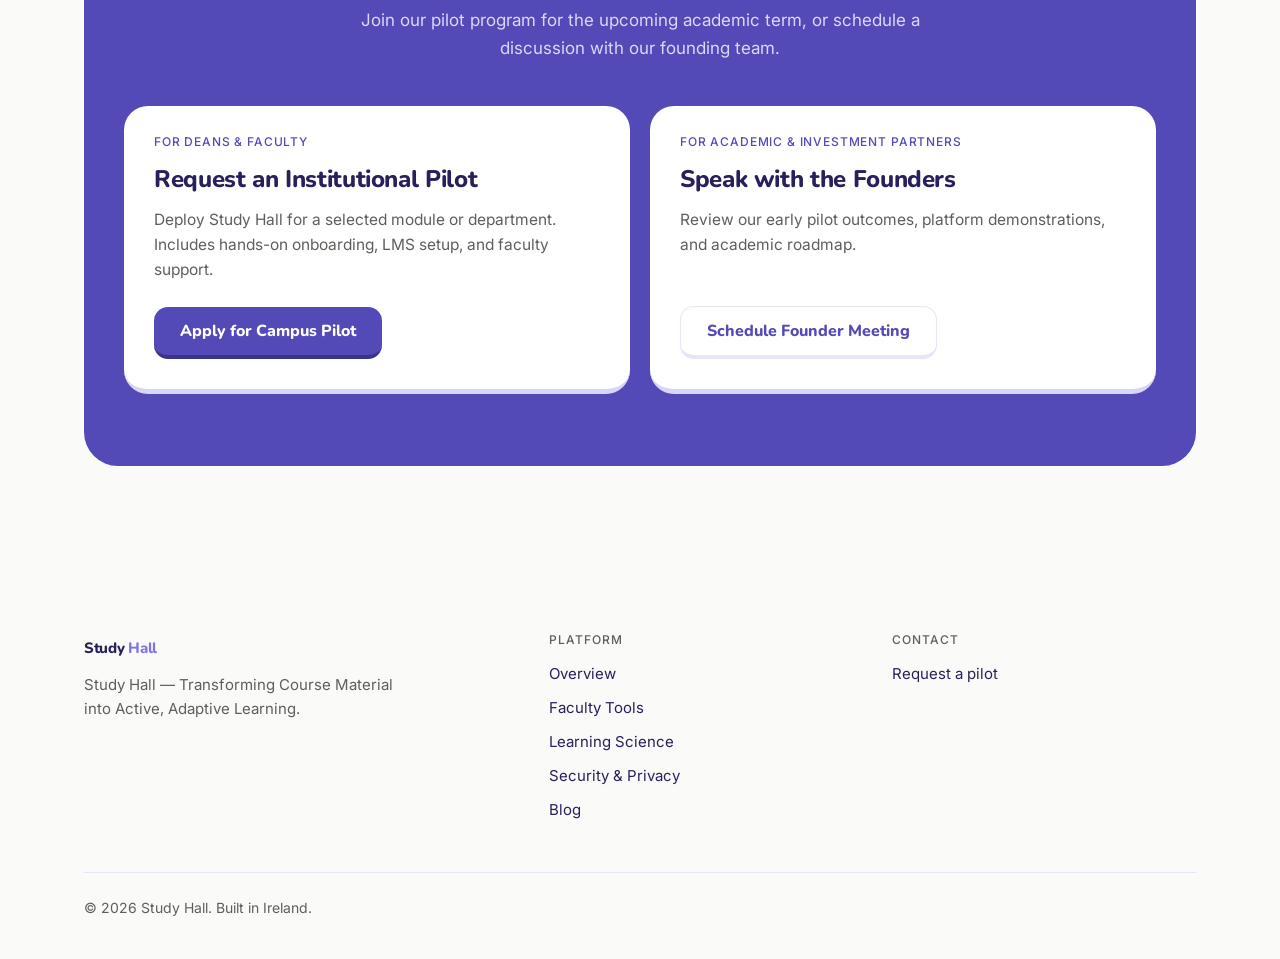
==== commit 83b59a8d: "Use new Study Hall hero and remove all modu references and borrowed email Co-Authored-By: Claude Son" ====
--- a/index.html
+++ b/index.html
@@ -46,7 +46,7 @@
   </div>
 
   <div class="stage">
-<section class="mh" id="moduHero" role="img"
+<section class="mh" id="studyhallHero" role="img"
   aria-label="Animated product story for Study Hall, an AI learning platform for universities. A university's messy lecture notes, past papers and quizzes are absorbed by an AI engine and turned into atomic notes, flashcards, quizzes and interactive puzzles inside a student app. A lecturer dashboard then shows which topics students struggle with and who is ahead or behind, recommends what to revisit in class, and sends extra drills back to the students.">
 <div class="mh-viewport" aria-hidden="true">
 <div class="mh-stage">
@@ -65,9 +65,11 @@
   <!-- mess cards + trails are inserted before this marker (keeps z-order) -->
   <span id="mAnchor" hidden></span>
 
+  <div class="el" id="tally"><b id="tn">0</b><span>pages of notes, papers &amp; slides</span></div>
+
   <div class="el" id="scan"></div>
 
-  <div class="el" id="orb"><svg viewBox="0 0 24 24"><use href="#mh-spark"/></svg><span>Study Hall AI</span></div>
+  <div class="el" id="orb"><svg viewBox="0 0 24 24"><use href="#mh-spark"/></svg><span>Study Hall</span></div>
 
   <!-- clean cards -->
   <div class="el card cl" id="cNote">
@@ -118,6 +120,8 @@
         <span class="mo">Sorts items alphabetically</span>
         <span class="mo">Maps keys to values in O(1)</span>
       </div>
+      <div class="up"><div class="ic"><svg viewBox="0 0 24 24"><use href="#mh-spark"/></svg></div><div><b>Recursion drills</b><small>Up next · 5 min</small></div><span class="badge" id="badge">3</span></div>
+      <div class="up alt"><div class="ic"><svg viewBox="0 0 24 24"><use href="#mh-spark"/></svg></div><div><b>Flashcards</b><small>12 due today</small></div></div>
       <div class="check"><div class="lip"></div><div class="bf">Check</div></div>
     </div>
   </div>
@@ -130,6 +134,7 @@
         <div class="lab">Topic mastery</div>
         <div class="mrow"><div class="mtop"><span>Hash maps</span><span class="pc" id="pc1">0%</span></div><div class="track"><i class="ok" id="f1"></i></div></div>
         <div class="mrow"><div class="mtop"><span>Recursion<em class="flag" id="flag" style="font-style:normal">Struggling</em></span><span class="pc" id="pc2">0%</span></div><div class="track"><i class="warn" id="f2"></i></div></div>
+        <div class="mrow"><div class="mtop"><span>Graphs</span><span class="pc" id="pc3">0%</span></div><div class="track"><i class="mid" id="f3"></i></div></div>
       </div>
       <div>
         <div class="lab">Where the class is</div>
@@ -349,8 +354,8 @@
       <h2>Bring Active Courseware to Your Department</h2>
       <p>Join our pilot program for the upcoming academic term, or schedule a discussion with our founding team.</p>
       <div class="opts">
-        <div class="opt"><div class="k">For Deans &amp; Faculty</div><h3>Request an Institutional Pilot</h3><p>Deploy Study Hall for a selected module or department. Includes hands-on onboarding, LMS setup, and faculty support.</p><a class="btn" href="mailto:modu.education@gmail.com?subject=Campus%20Pilot%20Application">Apply for Campus Pilot</a></div>
-        <div class="opt"><div class="k">For Academic &amp; Investment Partners</div><h3>Speak with the Founders</h3><p>Review our early pilot outcomes, platform demonstrations, and academic roadmap.</p><a class="btn ghost" href="mailto:modu.education@gmail.com?subject=Founder%20Meeting">Schedule Founder Meeting</a></div>
+        <div class="opt"><div class="k">For Deans &amp; Faculty</div><h3>Request an Institutional Pilot</h3><p>Deploy Study Hall for a selected module or department. Includes hands-on onboarding, LMS setup, and faculty support.</p><a class="btn" href="#">Apply for Campus Pilot</a></div>
+        <div class="opt"><div class="k">For Academic &amp; Investment Partners</div><h3>Speak with the Founders</h3><p>Review our early pilot outcomes, platform demonstrations, and academic roadmap.</p><a class="btn ghost" href="#">Schedule Founder Meeting</a></div>
       </div>
     </div>
   </div>
@@ -362,7 +367,7 @@
     <div class="fgrid">
       <div><a class="logo" href="#top" style="display:inline;margin:0">Study <i>Hall</i></a><p>Study Hall — Transforming Course Material into Active, Adaptive Learning.</p></div>
       <div><h4>Platform</h4><a href="#overview">Overview</a><a href="#faculty">Faculty Tools</a><a href="#science">Learning Science</a><a href="#security">Security &amp; Privacy</a><a href="blog/index.html">Blog</a></div>
-      <div><h4>Contact</h4><a href="mailto:modu.education@gmail.com">modu.education@gmail.com</a></div>
+      <div><h4>Contact</h4><a href="#pilot">Request a pilot</a></div>
     </div>
     <div class="copy"><span>© 2026 Study Hall. Built in Ireland.</span></div>
   </div>
--- a/assets/hero.css
+++ b/assets/hero.css
@@ -34,11 +34,25 @@
 
 /* ---------- the mess ---------- */
 .mh .mc{background:#D3D1C7;border:1px solid #B4B2A9;border-radius:4px;overflow:hidden;color:#5F5E5A;font-family:Georgia,'Times New Roman',serif}
-.mh .mc .mi{padding:9px 10px;will-change:transform}
+.mh .mc .mi{padding:9px 10px}
 .mh .mc .mt{font-weight:700;font-size:8.5px;line-height:1.15;margin-bottom:4px;color:#4a4944;letter-spacing:.01em}
-.mh .mc .mb{font-size:7.4px;line-height:1.2;white-space:pre-line}
+.mh .mc .mb{font-size:7.6px;line-height:1.22;white-space:pre-line}
 .mh .mc.code .mb{font-family:ui-monospace,Menlo,Consolas,monospace;font-size:7px;white-space:pre}
 .mh .mc.slide{background:#DCDAD0}
+.mh .mc.slide .mt{font:700 11px/1.1 Georgia,serif;border-bottom:1px solid #B4B2A9;padding-bottom:3px;margin-bottom:5px}
+.mh .mc.paper{background:#E0DED4}
+.mh .mc.tbl .mb{font-family:ui-monospace,Menlo,Consolas,monospace;font-size:6.6px;line-height:1.3;white-space:pre}
+.mh .mc.mail{background:#D9D7CC}
+.mh .mc.mail .mb{font-family:Arial,Helvetica,sans-serif;font-size:7.2px}
+.mh .mc.sticky{background:#C4C1B6;border-color:#A9A69B;border-radius:2px;box-shadow:none}
+.mh .mc.sticky .mi{padding:10px}
+.mh .mc.sticky .mb{font:italic 700 12px/1.15 Georgia,serif;color:#6b685f;white-space:pre-line}
+.mh .mc .hl{background:#B4B2A9;padding:0 1px}
+.mh .mc .st{text-decoration:line-through}
+.mh .mc svg{display:block;margin-top:5px}
+.mh #tally{display:flex;align-items:baseline;gap:7px;white-space:nowrap;background:#D3D1C7;border:1px solid #B4B2A9;border-radius:999px;padding:9px 16px;color:#5F5E5A;font:500 13px/1 Inter,sans-serif}
+.mh #tally b{font:800 17px/1 Nunito,Inter,sans-serif;color:#4a4944;min-width:46px;text-align:right;font-variant-numeric:tabular-nums}
+.mh.m #tally{font-size:11px;padding:8px 13px}
 
 /* ---------- clean cards ---------- */
 .mh #cNote{width:270px}
@@ -102,7 +116,16 @@
 .mh #phone .pbar i{display:block;height:100%;width:62%;background:var(--p);border-radius:6px}
 .mh #phone .card{padding:14px}
 .mh #phone .card h3{font-size:19px;margin:10px 0 12px}
-.mh .mo{display:block;font:500 12.5px/1 Inter,sans-serif;padding:13px 12px;border:1px solid var(--line);border-bottom-width:3px;border-radius:12px;margin-bottom:8px;background:#fff;color:var(--ink)}
+.mh .mo{display:block;font:500 11.5px/1 Inter,sans-serif;white-space:nowrap;padding:13px 10px;border:1px solid var(--line);border-bottom-width:3px;border-radius:12px;margin-bottom:8px;background:#fff;color:var(--ink)}
+.mh #phone .up{position:relative;display:flex;align-items:center;gap:10px;margin-top:14px;padding:12px;border-radius:14px;background:var(--pt);border:1px solid #D8D5F7;border-bottom-width:3px}
+.mh #phone .up.alt{background:#fff;border-color:var(--line);margin-top:8px}
+.mh #phone .up.alt .ic{background:var(--pt)}
+.mh #phone .up.alt .ic svg{fill:var(--p)}
+.mh #phone .up .ic{width:30px;height:30px;border-radius:9px;background:var(--p);display:grid;place-items:center;flex:none}
+.mh #phone .up .ic svg{width:15px;height:15px;fill:#fff}
+.mh #phone .up b{display:block;font:800 13px/1.1 Nunito,Inter,sans-serif;color:var(--ink)}
+.mh #phone .up small{display:block;font-size:10.5px;color:var(--ink2);margin-top:2px}
+.mh #phone .up .badge{position:absolute;right:10px;top:50%;margin-top:-11px;width:22px;height:22px;border-radius:50%;background:var(--warn);color:#fff;display:grid;place-items:center;font:800 12px/1 Nunito,Inter,sans-serif}
 .mh #phone .check{position:absolute;left:16px;right:16px;bottom:18px;height:47px}
 .mh #phone .check .lip{position:absolute;left:0;right:0;top:3px;height:44px;border-radius:14px;background:var(--pd)}
 .mh #phone .check .bf{position:absolute;left:0;right:0;top:0;height:44px;border-radius:14px;background:var(--p);color:#fff;display:grid;place-items:center;font:800 15px/1 Nunito,Inter,sans-serif}
@@ -125,6 +148,7 @@
 .mh .track i{display:block;height:100%;border-radius:6px;transform-origin:0 50%}
 .mh .track i.ok{background:var(--ok)}
 .mh .track i.warn{background:var(--warn)}
+.mh .track i.mid{background:var(--pm)}
 .mh .sbox{position:relative;height:124px}
 .mh .colh{position:absolute;left:0;right:0;top:0;display:flex}
 .mh .colh span{flex:1;text-align:center;font:500 11px/1 Inter,sans-serif}
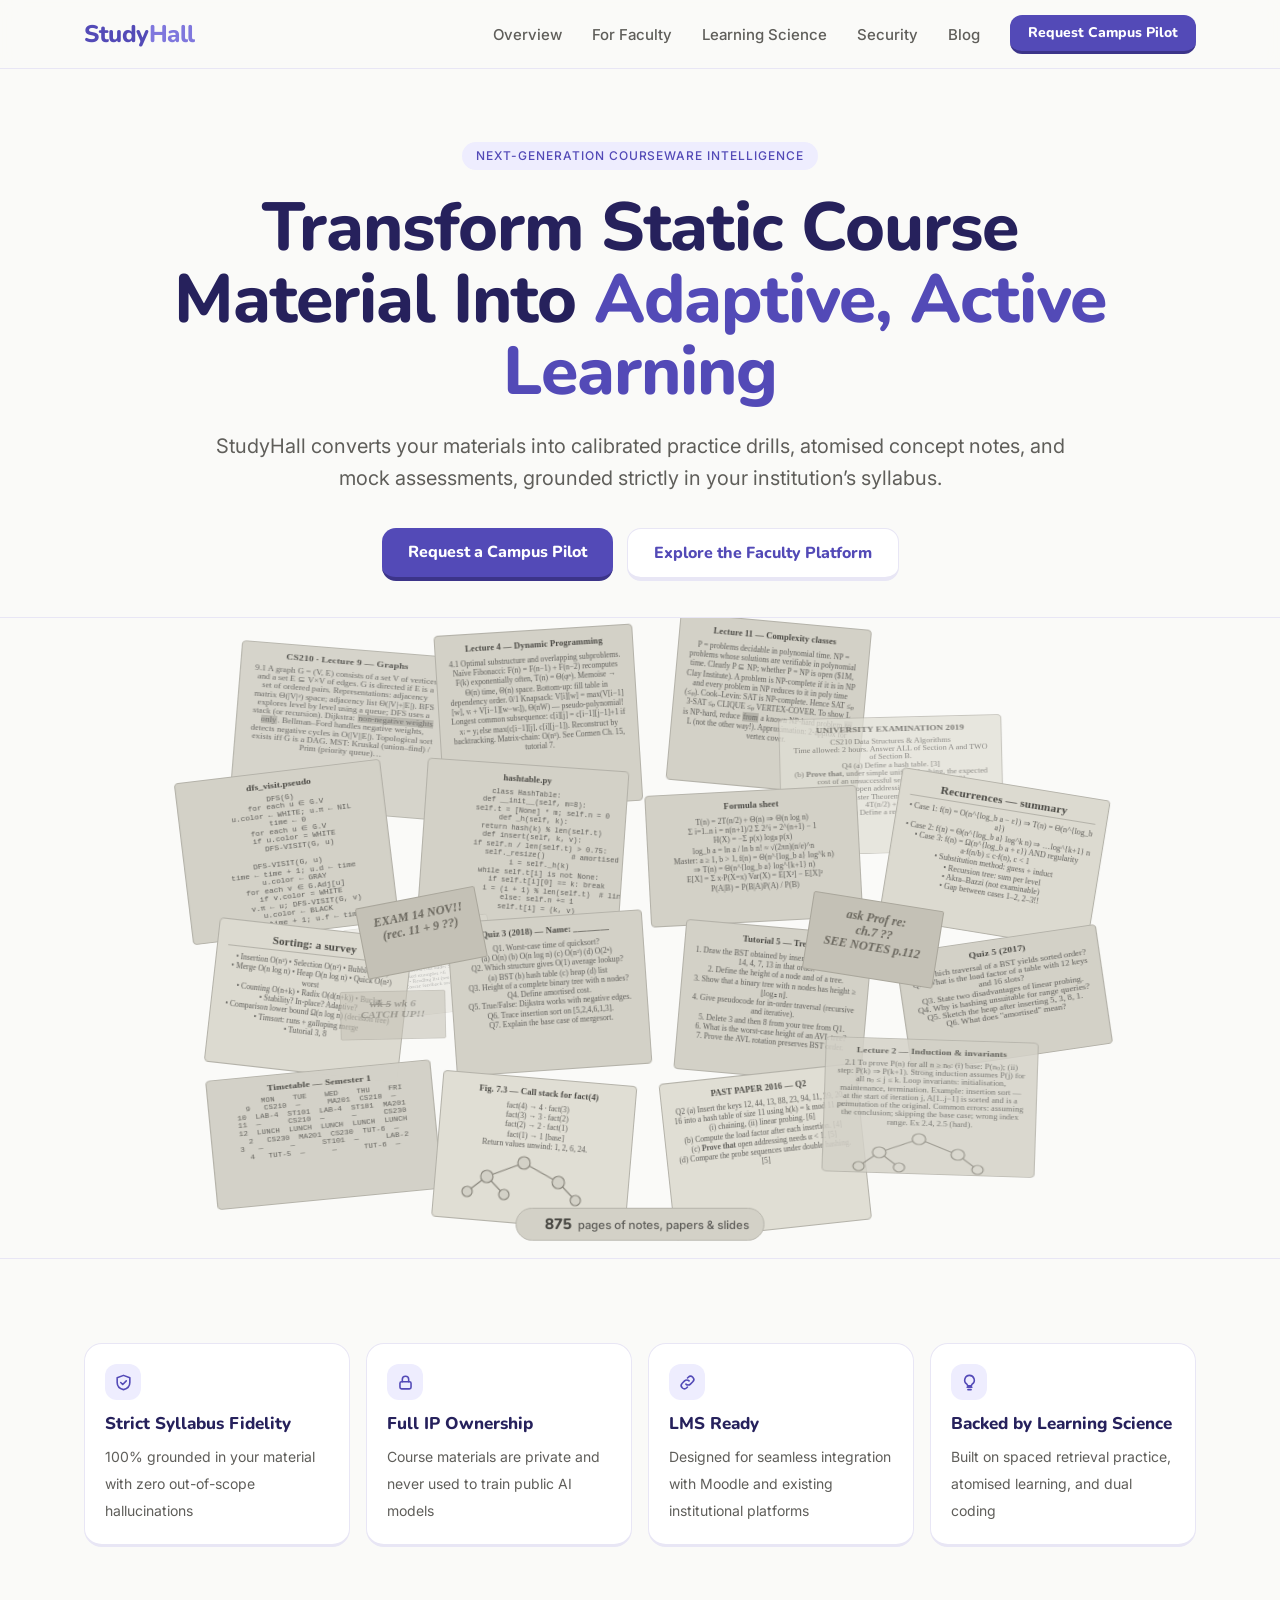
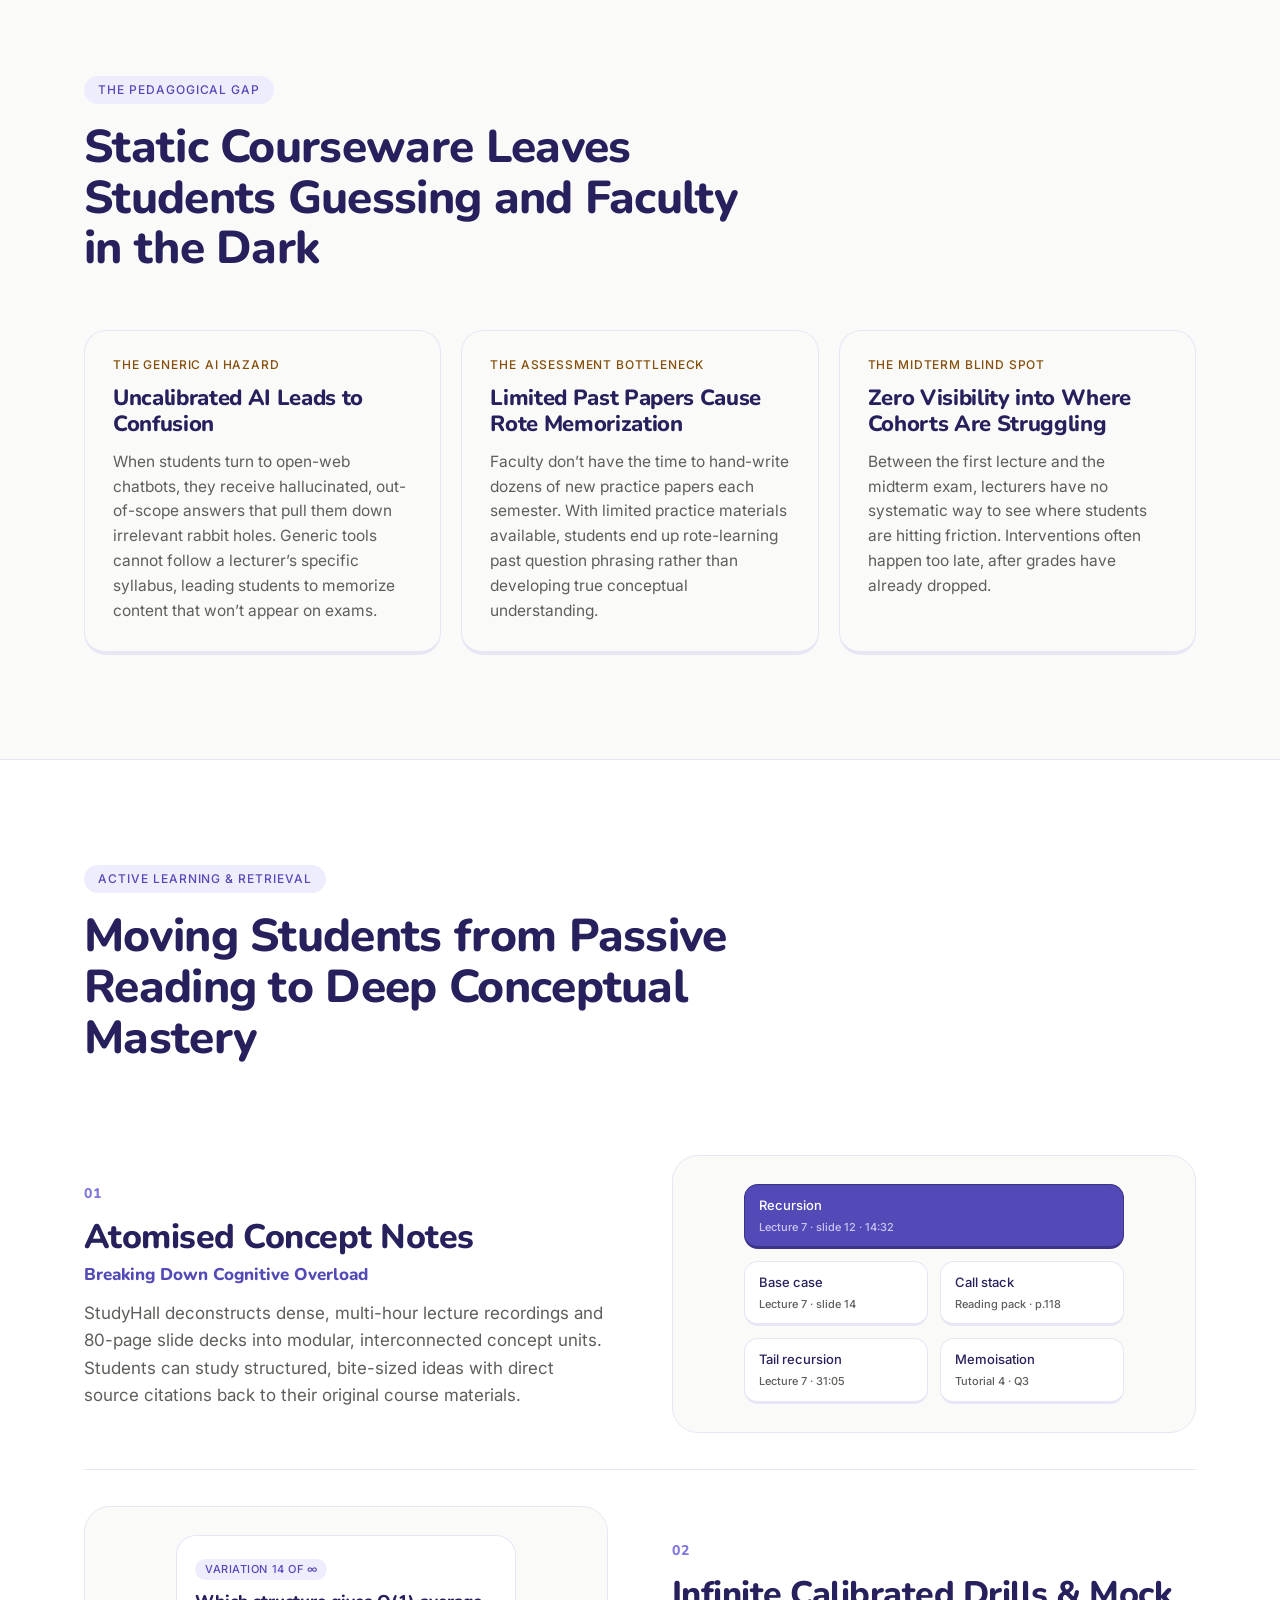
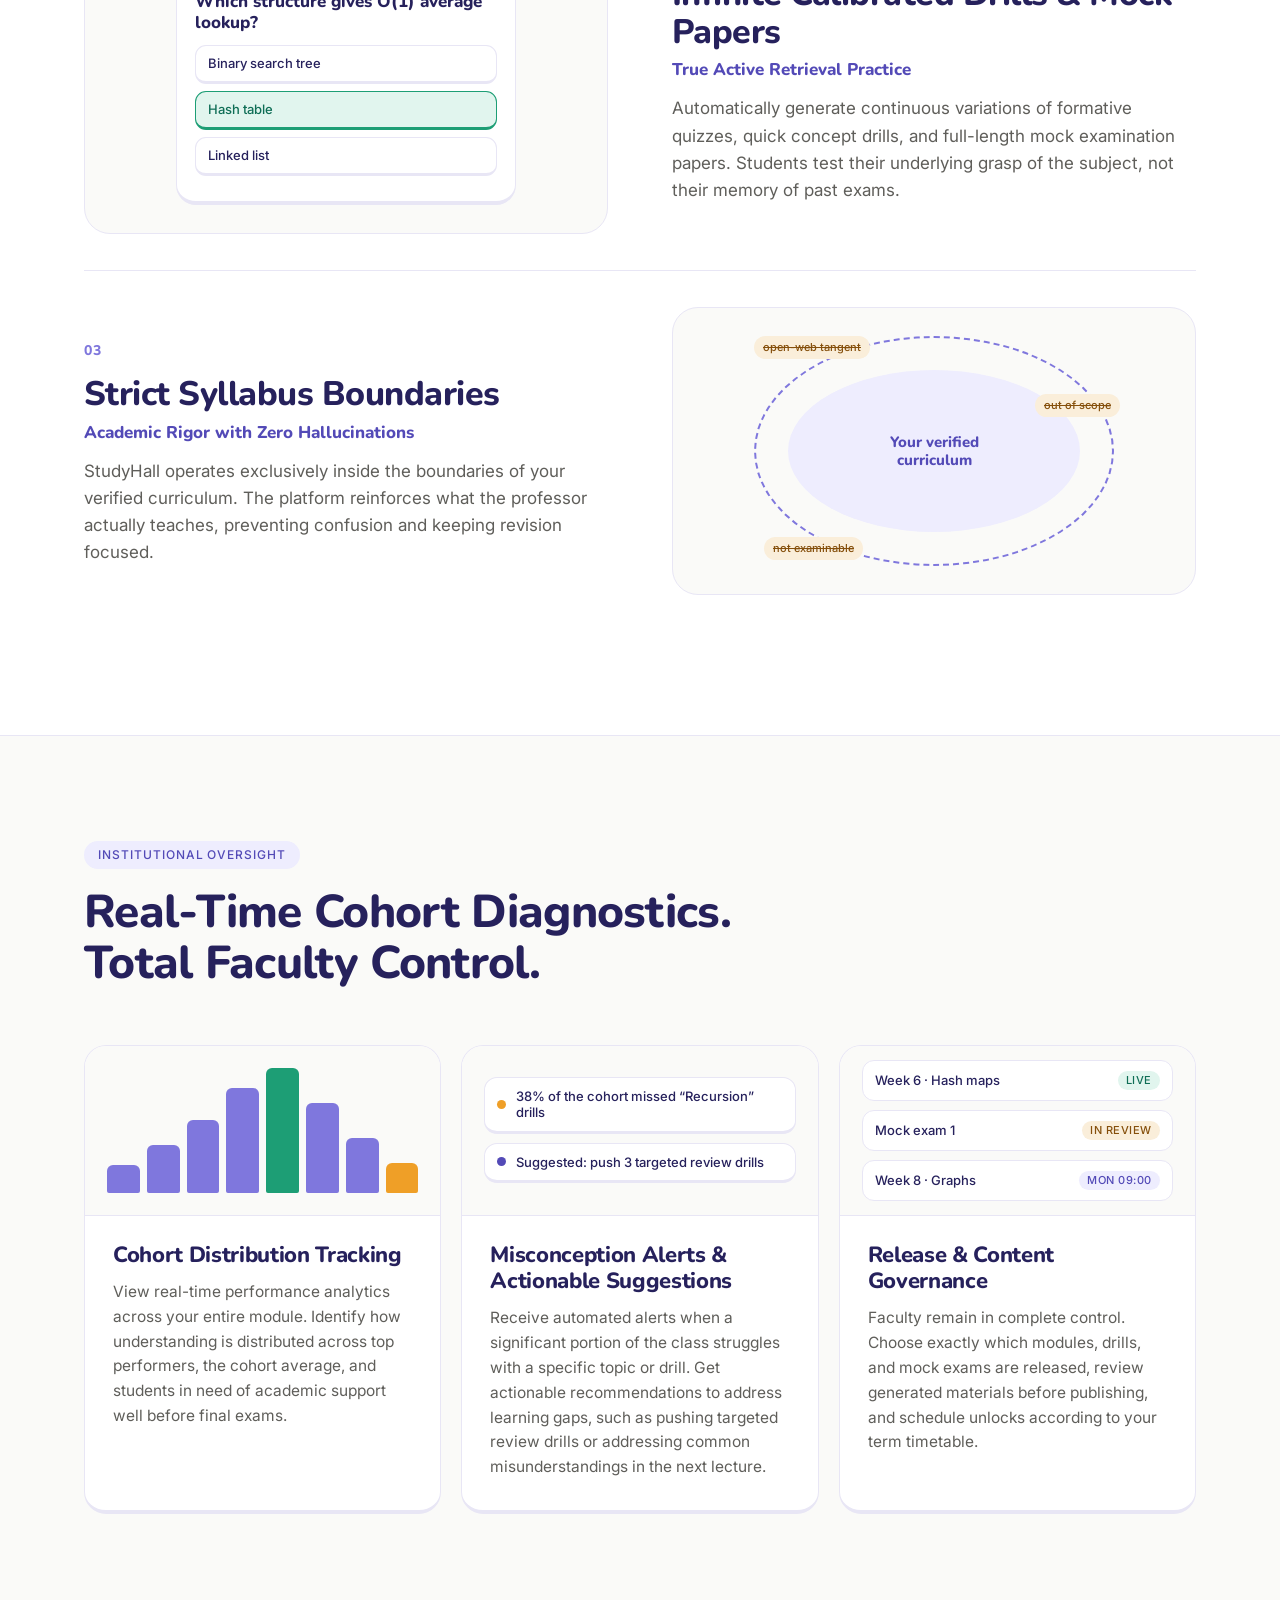
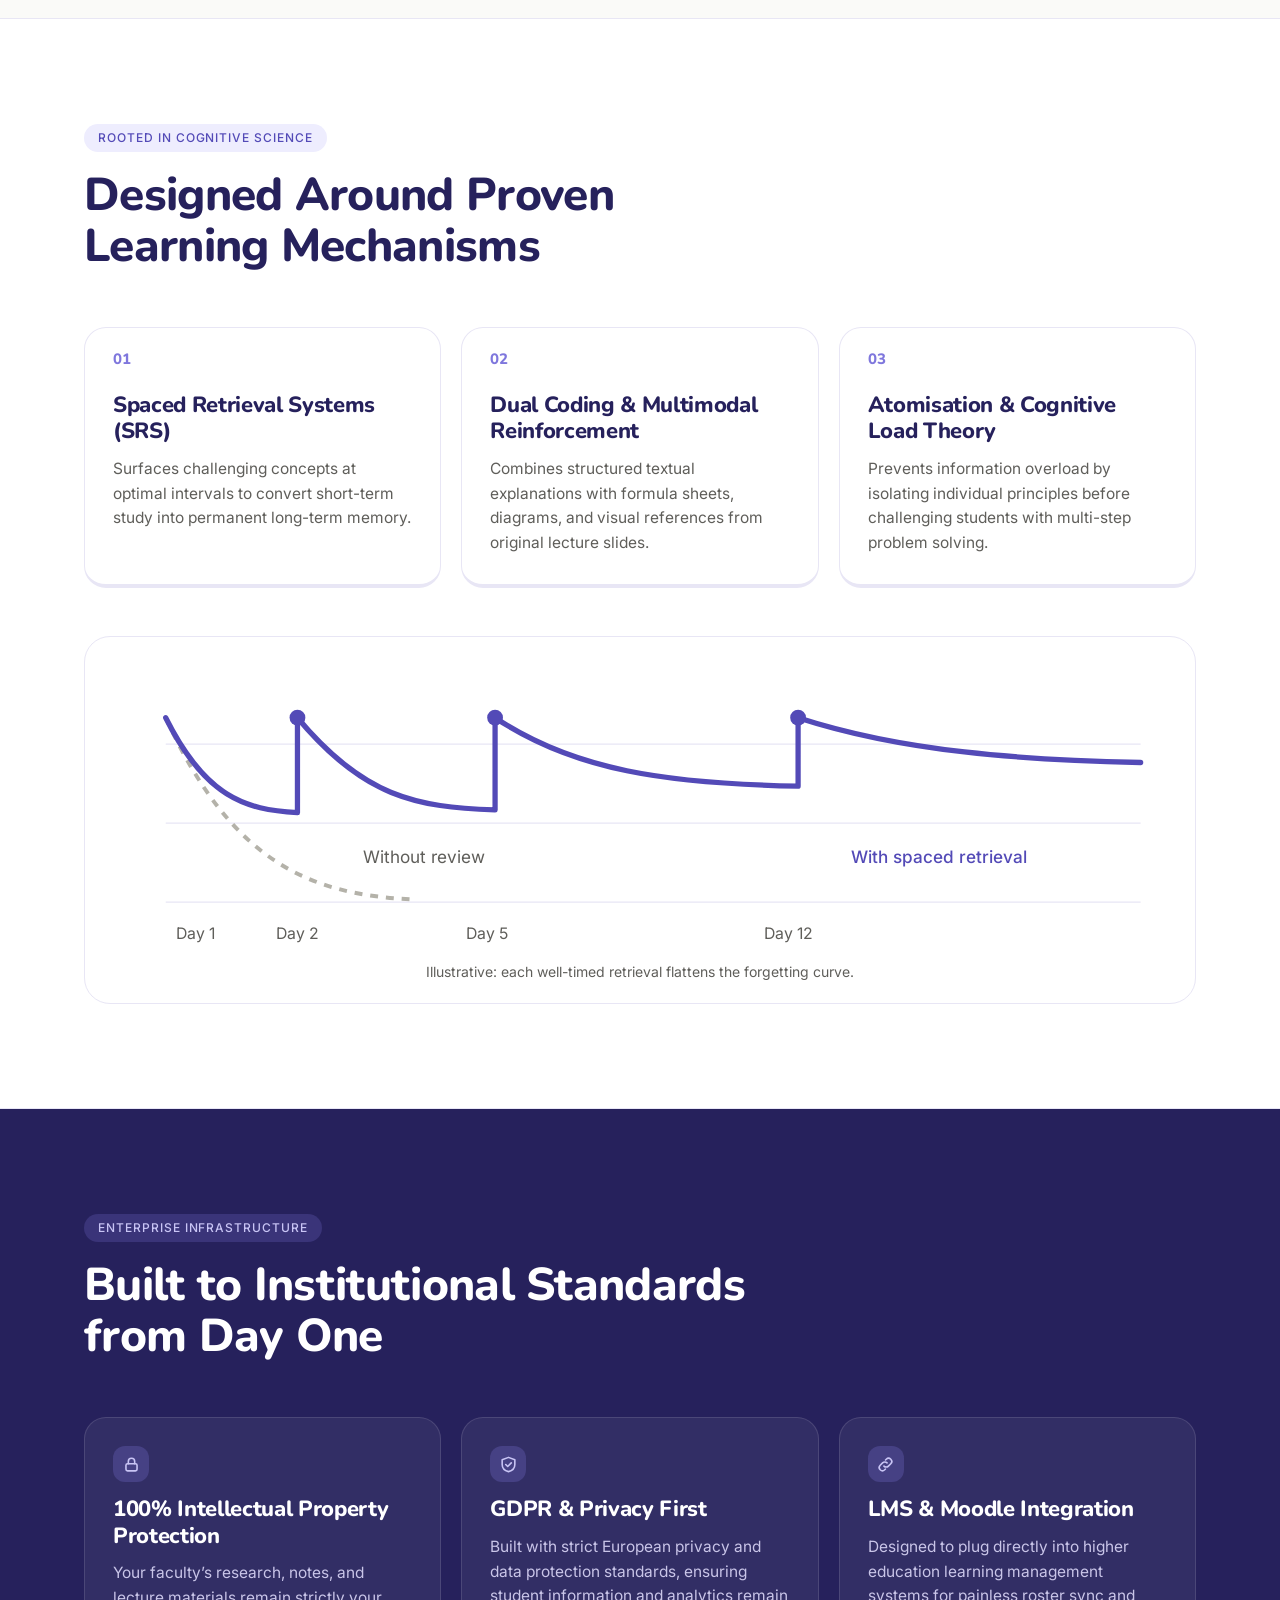
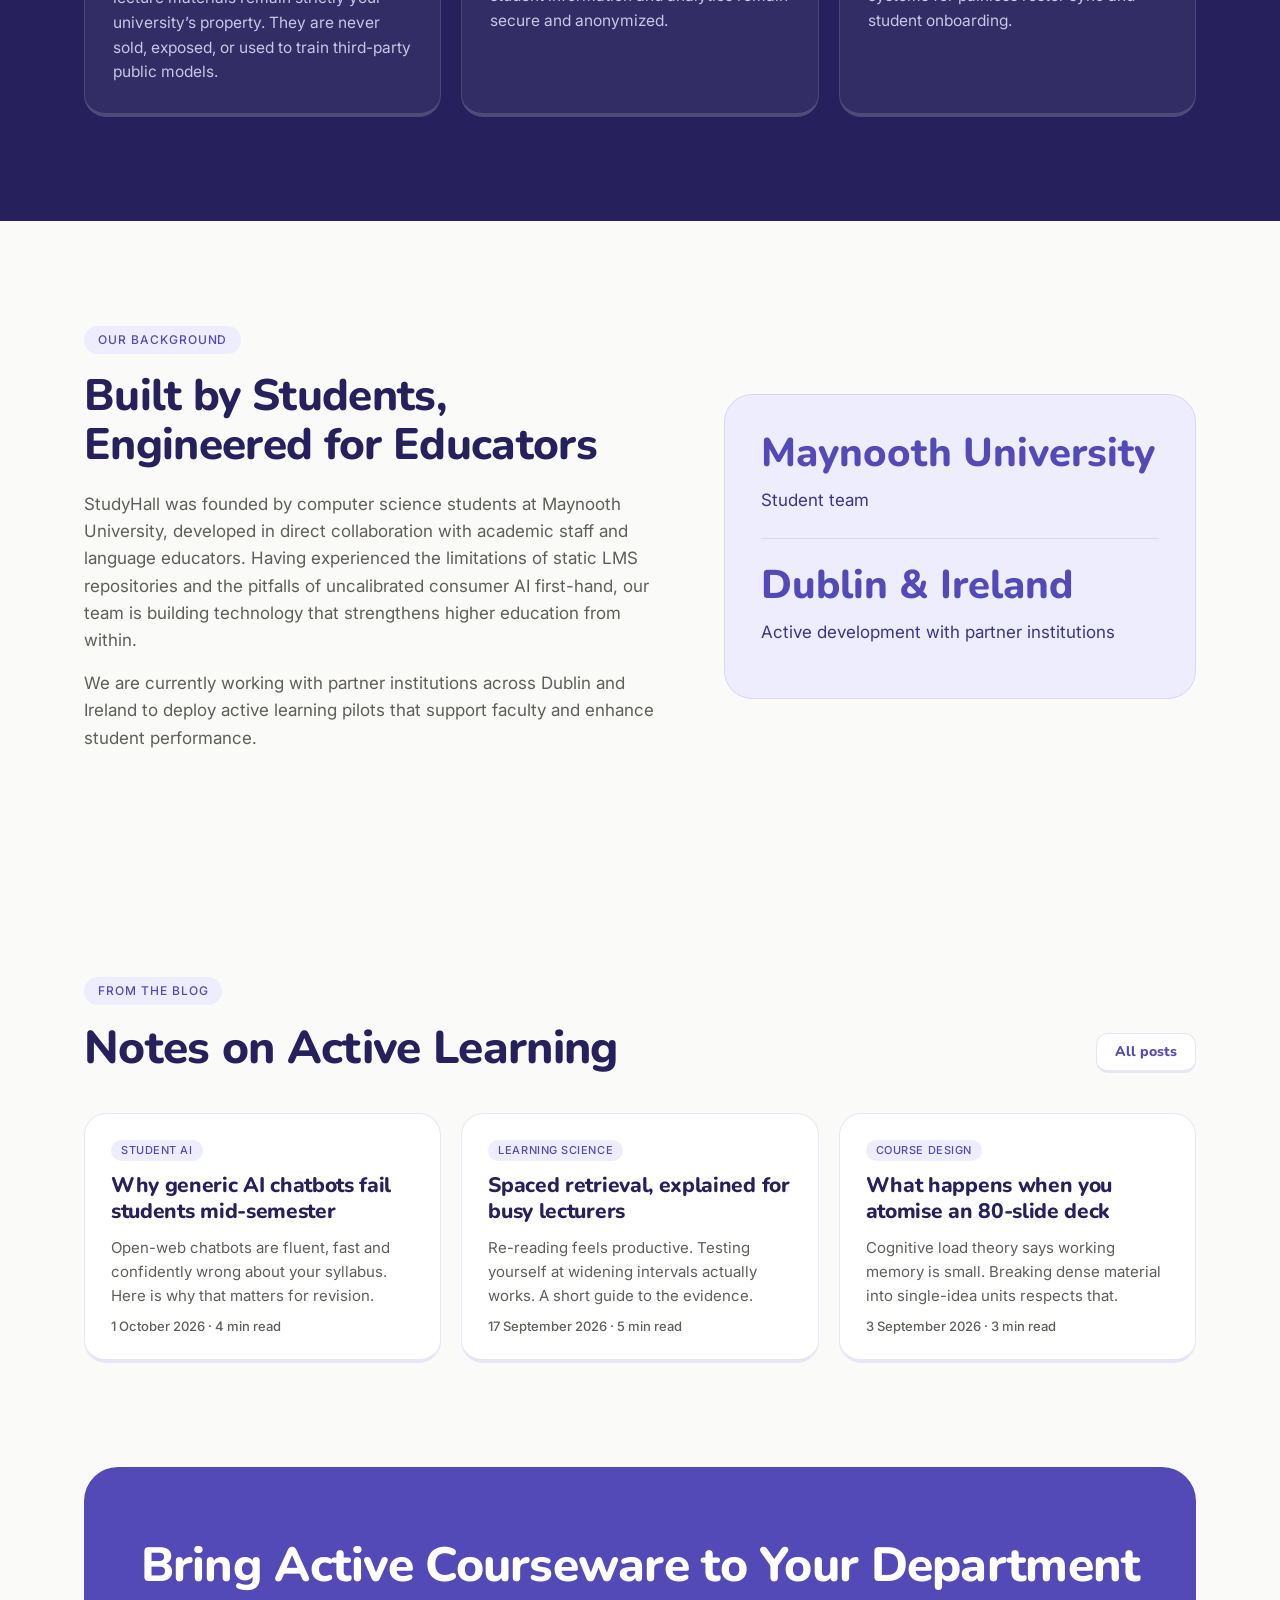
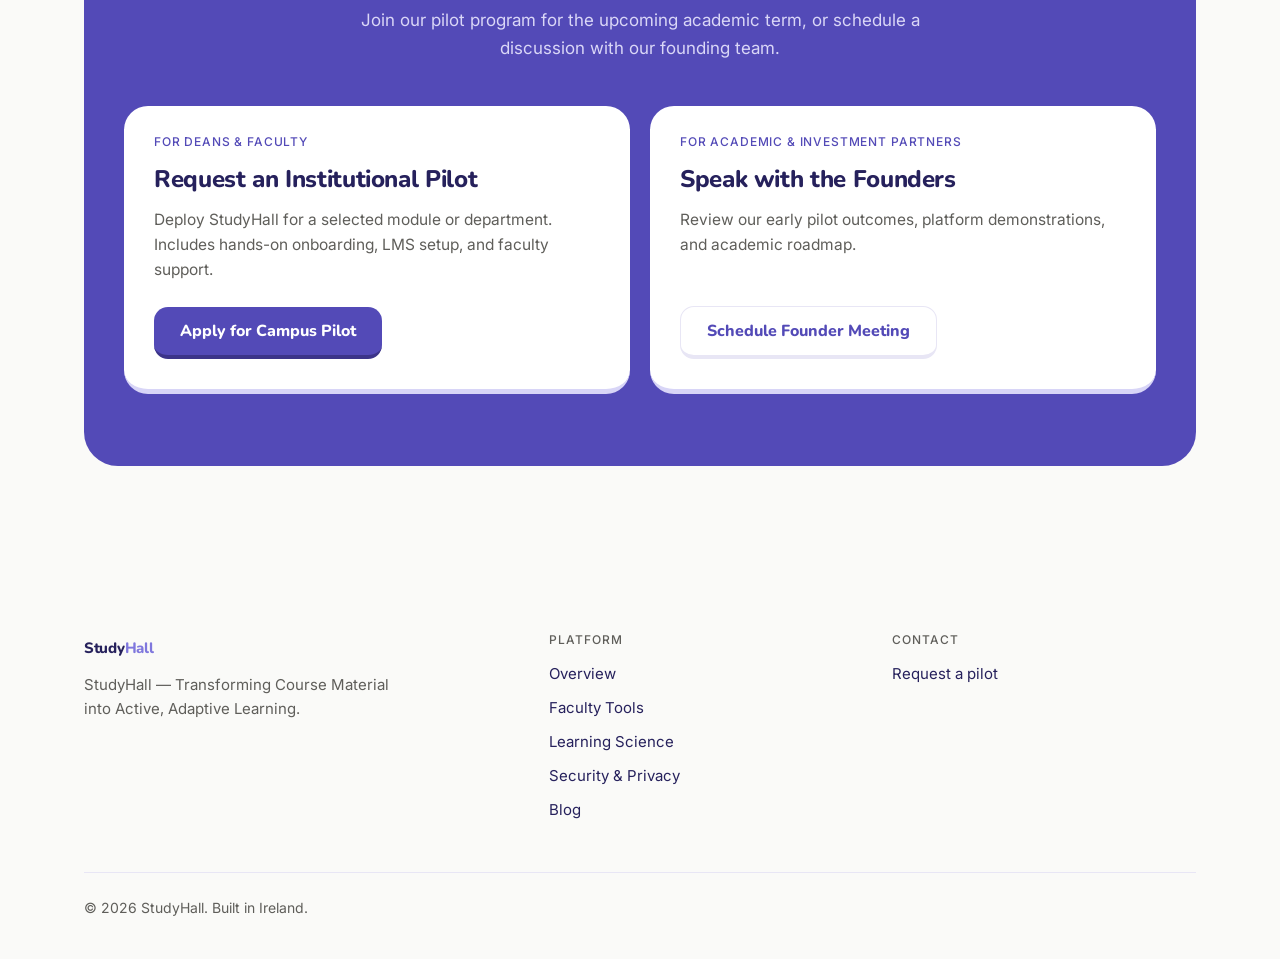
==== commit dcbe31f2: "Rename brand styling to StudyHall Co-Authored-By: Claude Sonnet 5.5 <noreply@anthropic.com>" ====
--- a/index.html
+++ b/index.html
@@ -3,8 +3,8 @@
 <head>
 <meta charset="utf-8">
 <meta name="viewport" content="width=device-width,initial-scale=1">
-<title>Study Hall | Adaptive, active learning from your own course material</title>
-<meta name="description" content="Study Hall converts lecture slides, recordings and reading packs into calibrated practice drills, atomised concept notes and mock assessments, grounded strictly in your institution's syllabus.">
+<title>StudyHall | Adaptive, active learning from your own course material</title>
+<meta name="description" content="StudyHall converts lecture slides, recordings and reading packs into calibrated practice drills, atomised concept notes and mock assessments, grounded strictly in your institution's syllabus.">
 <meta name="theme-color" content="#FAFAF8">
 <link rel="preconnect" href="https://fonts.googleapis.com">
 <link rel="preconnect" href="https://fonts.gstatic.com" crossorigin>
@@ -17,7 +17,7 @@
 
 <header class="nav">
   <div class="wrap">
-    <a class="logo" href="#top" aria-label="Study Hall home">Study <i>Hall</i></a>
+    <a class="logo" href="#top" aria-label="StudyHall home">Study<i>Hall</i></a>
     <button class="menu" id="menu" aria-label="Toggle menu" aria-expanded="false" aria-controls="links"><svg viewBox="0 0 24 24"><path d="M4 7h16M4 12h16M4 17h16"/></svg></button>
     <nav class="links" id="links" aria-label="Primary">
       <a href="#overview">Overview</a>
@@ -38,7 +38,7 @@
   <div class="wrap">
     <span class="tag">Next-Generation Courseware Intelligence</span>
     <h1>Transform Static Course Material Into <em>Adaptive, Active Learning</em></h1>
-    <p class="sub">Study Hall converts your materials into calibrated practice drills, atomised concept notes, and mock assessments, grounded strictly in your institution’s syllabus.</p>
+    <p class="sub">StudyHall converts your materials into calibrated practice drills, atomised concept notes, and mock assessments, grounded strictly in your institution’s syllabus.</p>
     <div class="cta-row">
       <a class="btn" href="#pilot">Request a Campus Pilot</a>
       <a class="btn ghost" href="#faculty">Explore the Faculty Platform</a>
@@ -47,7 +47,7 @@
 
   <div class="stage">
 <section class="mh" id="studyhallHero" role="img"
-  aria-label="Animated product story for Study Hall, an AI learning platform for universities. A university's messy lecture notes, past papers and quizzes are absorbed by an AI engine and turned into atomic notes, flashcards, quizzes and interactive puzzles inside a student app. A lecturer dashboard then shows which topics students struggle with and who is ahead or behind, recommends what to revisit in class, and sends extra drills back to the students.">
+  aria-label="Animated product story for StudyHall, an AI learning platform for universities. A university's messy lecture notes, past papers and quizzes are absorbed by an AI engine and turned into atomic notes, flashcards, quizzes and interactive puzzles inside a student app. A lecturer dashboard then shows which topics students struggle with and who is ahead or behind, recommends what to revisit in class, and sends extra drills back to the students.">
 <div class="mh-viewport" aria-hidden="true">
 <div class="mh-stage">
 
@@ -69,7 +69,7 @@
 
   <div class="el" id="scan"></div>
 
-  <div class="el" id="orb"><svg viewBox="0 0 24 24"><use href="#mh-spark"/></svg><span>Study Hall</span></div>
+  <div class="el" id="orb"><svg viewBox="0 0 24 24"><use href="#mh-spark"/></svg><span>StudyHall</span></div>
 
   <!-- clean cards -->
   <div class="el card cl" id="cNote">
@@ -202,7 +202,7 @@
         <span class="n">01</span>
         <h3>Atomised Concept Notes</h3>
         <div class="sh">Breaking Down Cognitive Overload</div>
-        <p class="b">Study Hall deconstructs dense, multi-hour lecture recordings and 80-page slide decks into modular, interconnected concept units. Students can study structured, bite-sized ideas with direct source citations back to their original course materials.</p>
+        <p class="b">StudyHall deconstructs dense, multi-hour lecture recordings and 80-page slide decks into modular, interconnected concept units. Students can study structured, bite-sized ideas with direct source citations back to their original course materials.</p>
       </div>
       <div class="viz" aria-hidden="true">
         <div class="atoms">
@@ -238,7 +238,7 @@
         <span class="n">03</span>
         <h3>Strict Syllabus Boundaries</h3>
         <div class="sh">Academic Rigor with Zero Hallucinations</div>
-        <p class="b">Study Hall operates exclusively inside the boundaries of your verified curriculum. The platform reinforces what the professor actually teaches, preventing confusion and keeping revision focused.</p>
+        <p class="b">StudyHall operates exclusively inside the boundaries of your verified curriculum. The platform reinforces what the professor actually teaches, preventing confusion and keeping revision focused.</p>
       </div>
       <div class="viz" aria-hidden="true">
         <div class="bound">
@@ -323,7 +323,7 @@
     <div class="rv">
       <span class="tag">Our Background</span>
       <h2>Built by Students, Engineered for Educators</h2>
-      <p>Study Hall was founded by computer science students at Maynooth University, developed in direct collaboration with academic staff and language educators. Having experienced the limitations of static LMS repositories and the pitfalls of uncalibrated consumer AI first-hand, our team is building technology that strengthens higher education from within.</p>
+      <p>StudyHall was founded by computer science students at Maynooth University, developed in direct collaboration with academic staff and language educators. Having experienced the limitations of static LMS repositories and the pitfalls of uncalibrated consumer AI first-hand, our team is building technology that strengthens higher education from within.</p>
       <p>We are currently working with partner institutions across Dublin and Ireland to deploy active learning pilots that support faculty and enhance student performance.</p>
     </div>
     <div class="panel rv">
@@ -354,7 +354,7 @@
       <h2>Bring Active Courseware to Your Department</h2>
       <p>Join our pilot program for the upcoming academic term, or schedule a discussion with our founding team.</p>
       <div class="opts">
-        <div class="opt"><div class="k">For Deans &amp; Faculty</div><h3>Request an Institutional Pilot</h3><p>Deploy Study Hall for a selected module or department. Includes hands-on onboarding, LMS setup, and faculty support.</p><a class="btn" href="#">Apply for Campus Pilot</a></div>
+        <div class="opt"><div class="k">For Deans &amp; Faculty</div><h3>Request an Institutional Pilot</h3><p>Deploy StudyHall for a selected module or department. Includes hands-on onboarding, LMS setup, and faculty support.</p><a class="btn" href="#">Apply for Campus Pilot</a></div>
         <div class="opt"><div class="k">For Academic &amp; Investment Partners</div><h3>Speak with the Founders</h3><p>Review our early pilot outcomes, platform demonstrations, and academic roadmap.</p><a class="btn ghost" href="#">Schedule Founder Meeting</a></div>
       </div>
     </div>
@@ -365,11 +365,11 @@
 <footer>
   <div class="wrap">
     <div class="fgrid">
-      <div><a class="logo" href="#top" style="display:inline;margin:0">Study <i>Hall</i></a><p>Study Hall — Transforming Course Material into Active, Adaptive Learning.</p></div>
+      <div><a class="logo" href="#top" style="display:inline;margin:0">Study<i>Hall</i></a><p>StudyHall — Transforming Course Material into Active, Adaptive Learning.</p></div>
       <div><h4>Platform</h4><a href="#overview">Overview</a><a href="#faculty">Faculty Tools</a><a href="#science">Learning Science</a><a href="#security">Security &amp; Privacy</a><a href="blog/index.html">Blog</a></div>
       <div><h4>Contact</h4><a href="#pilot">Request a pilot</a></div>
     </div>
-    <div class="copy"><span>© 2026 Study Hall. Built in Ireland.</span></div>
+    <div class="copy"><span>© 2026 StudyHall. Built in Ireland.</span></div>
   </div>
 </footer>
 
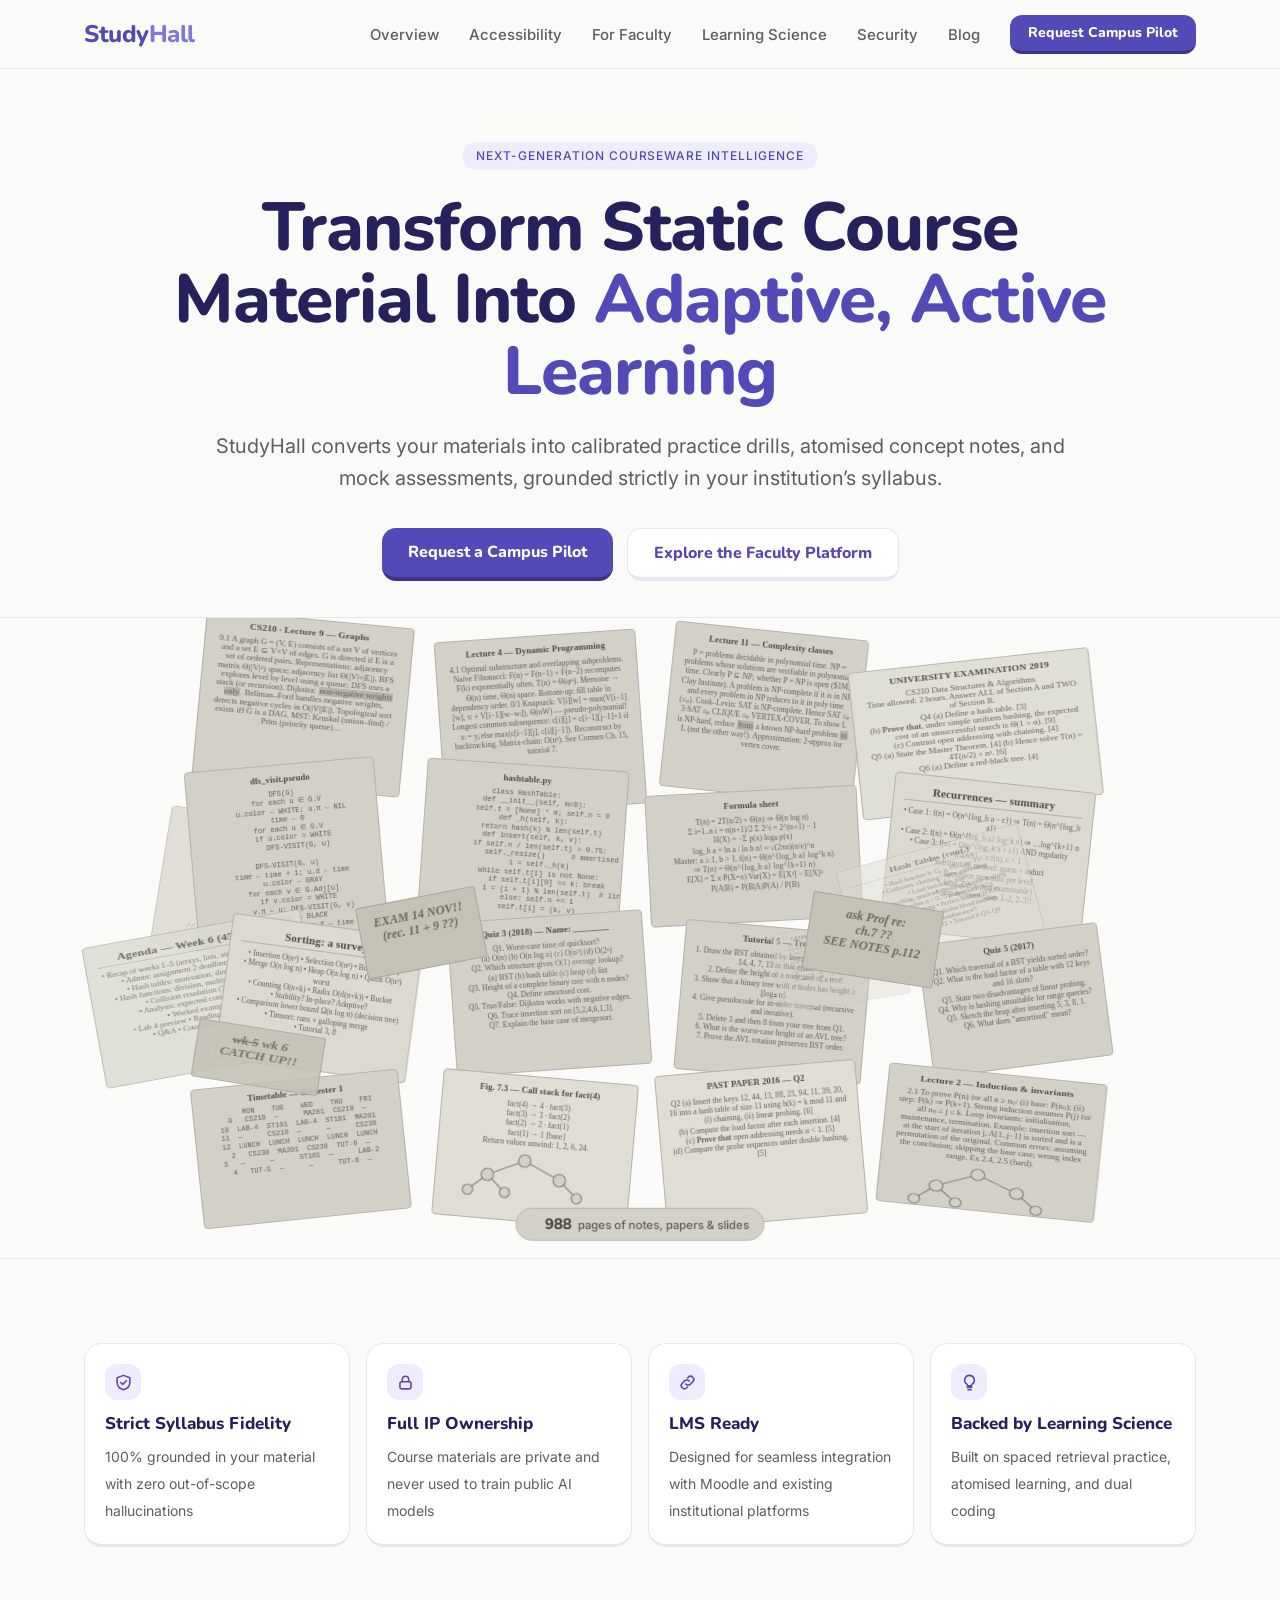
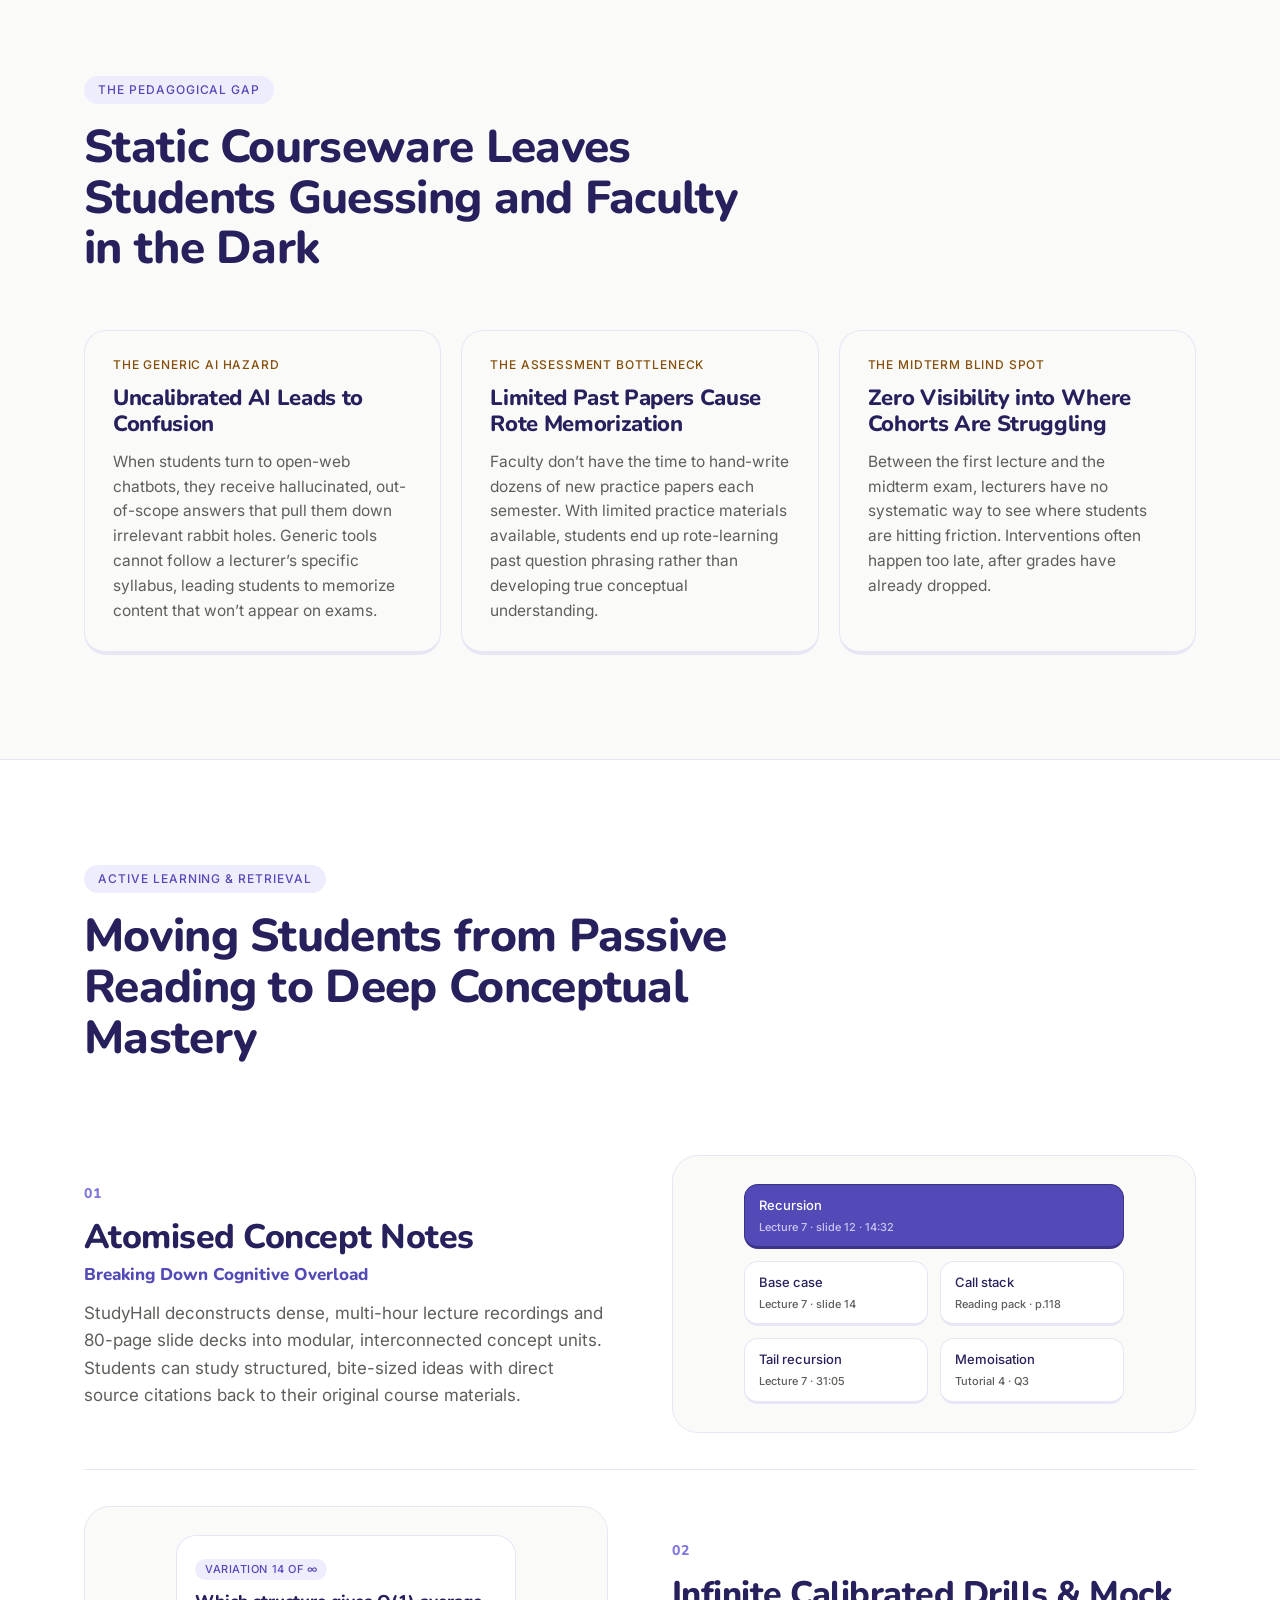
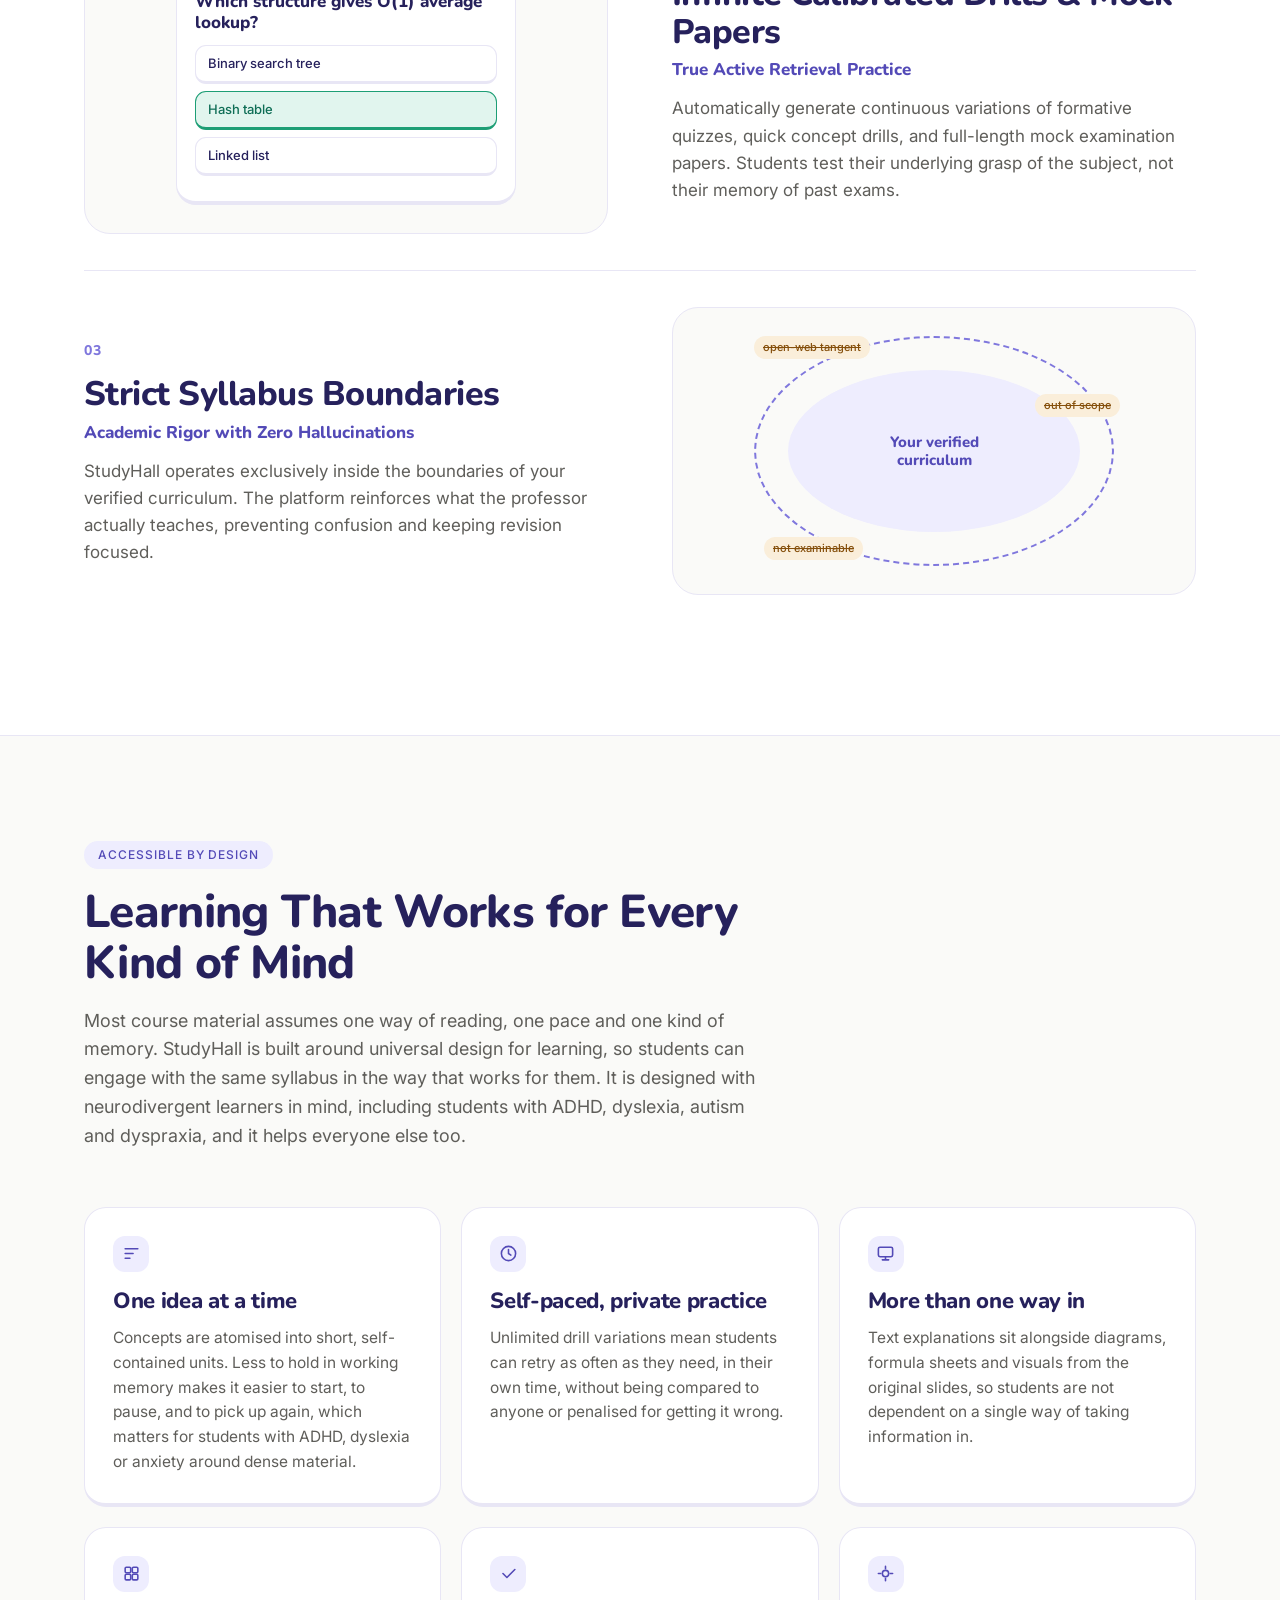
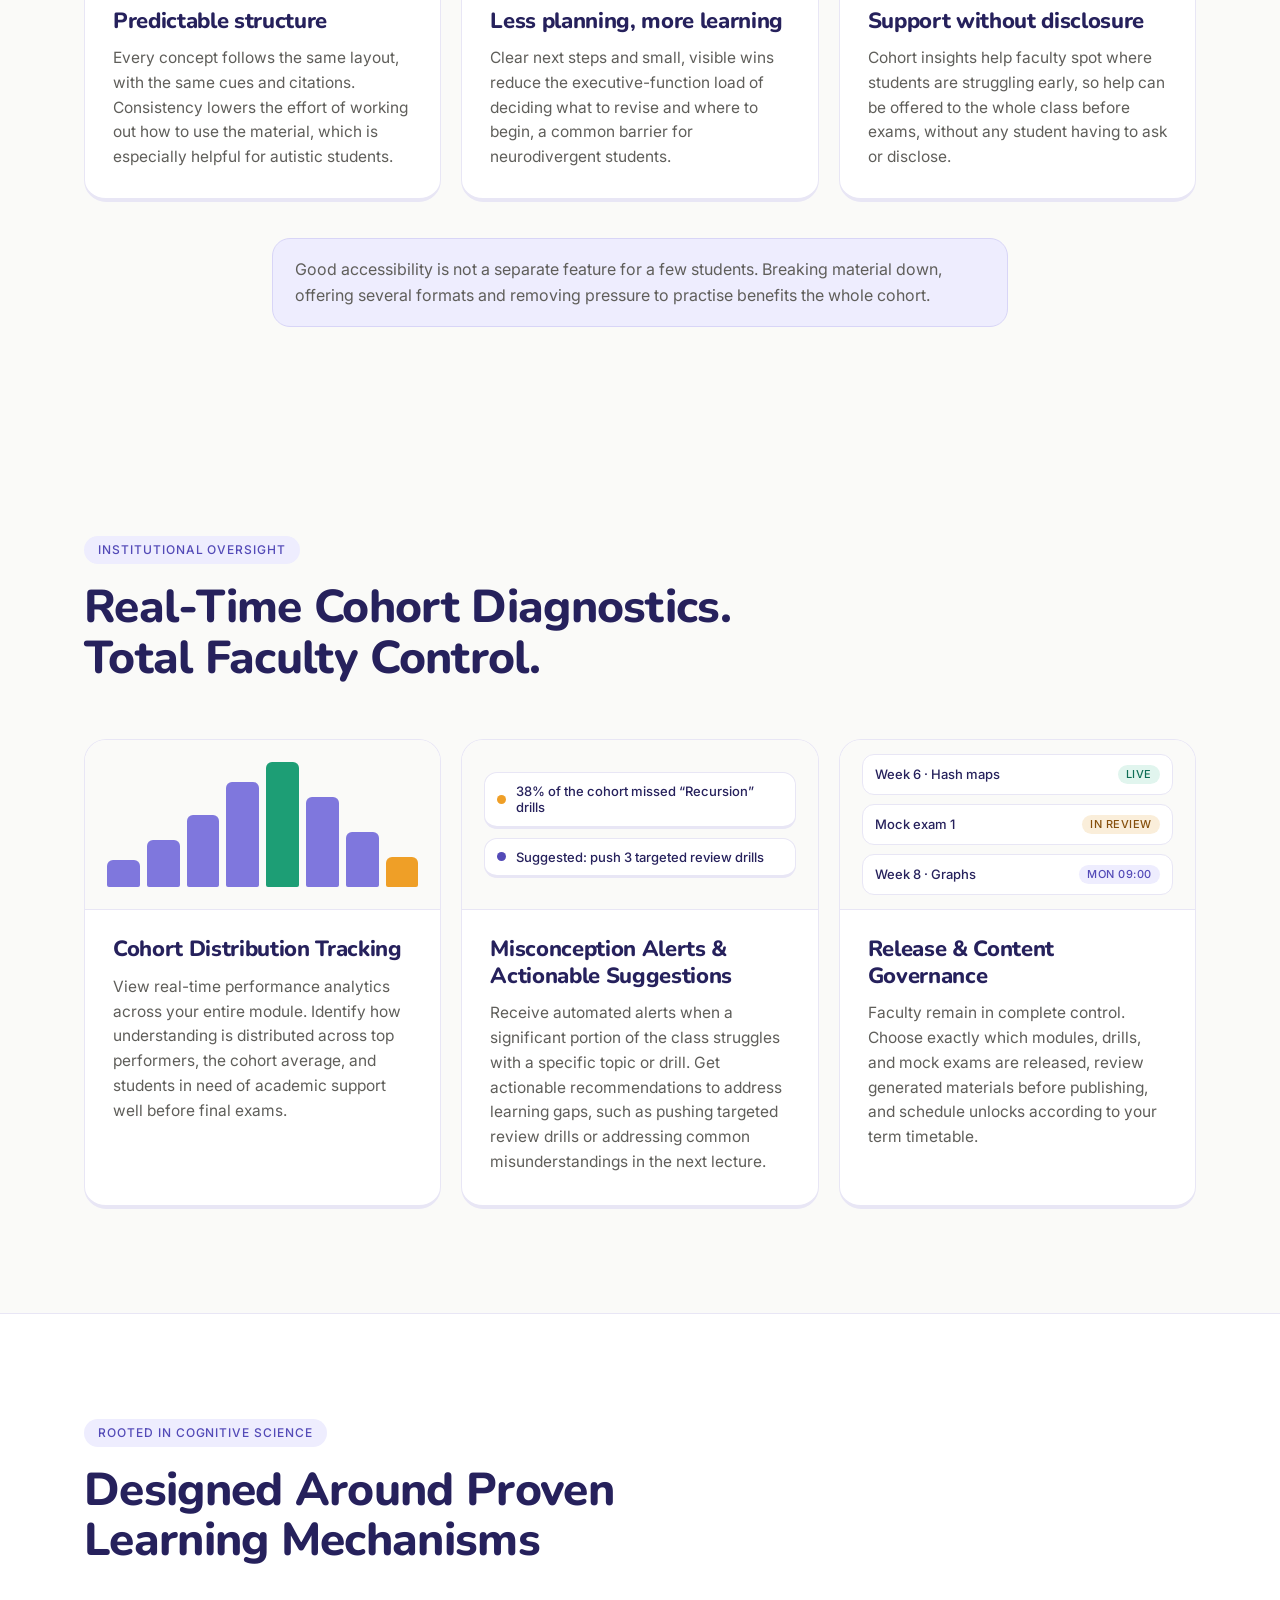
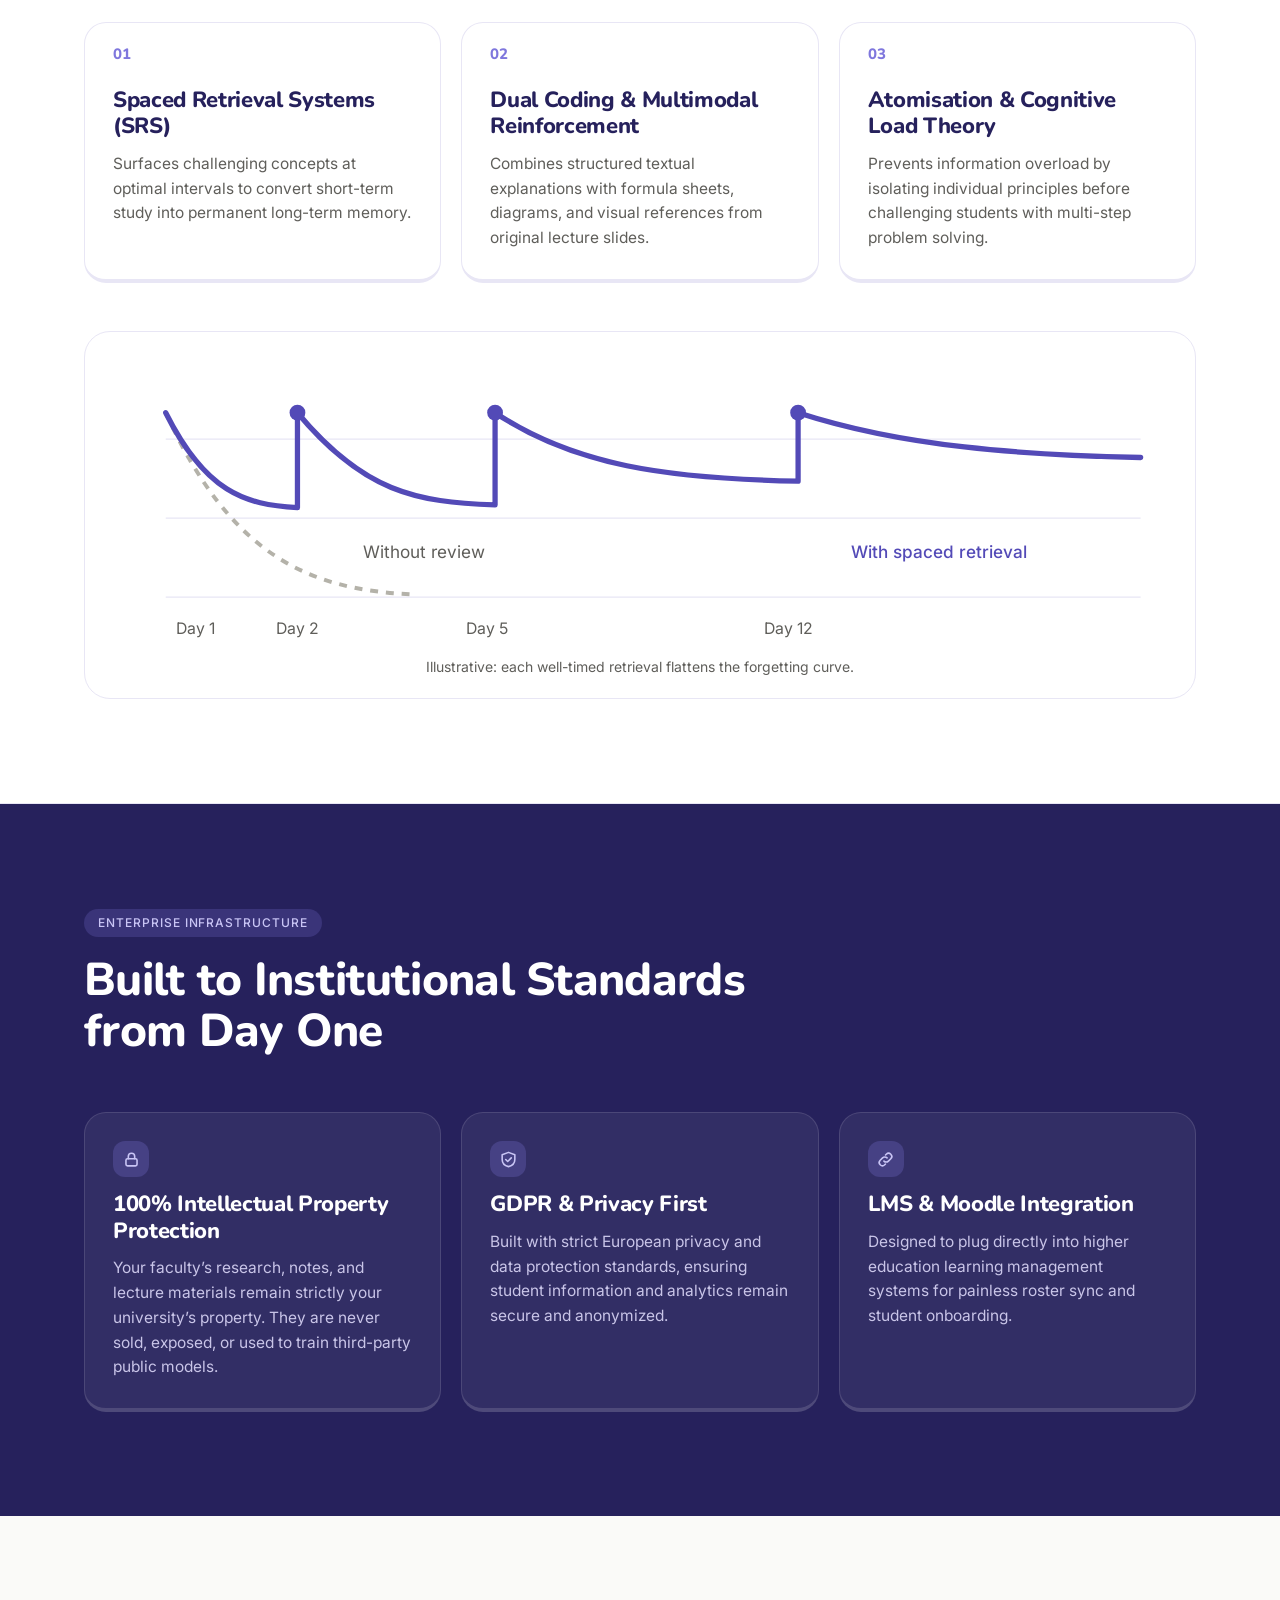
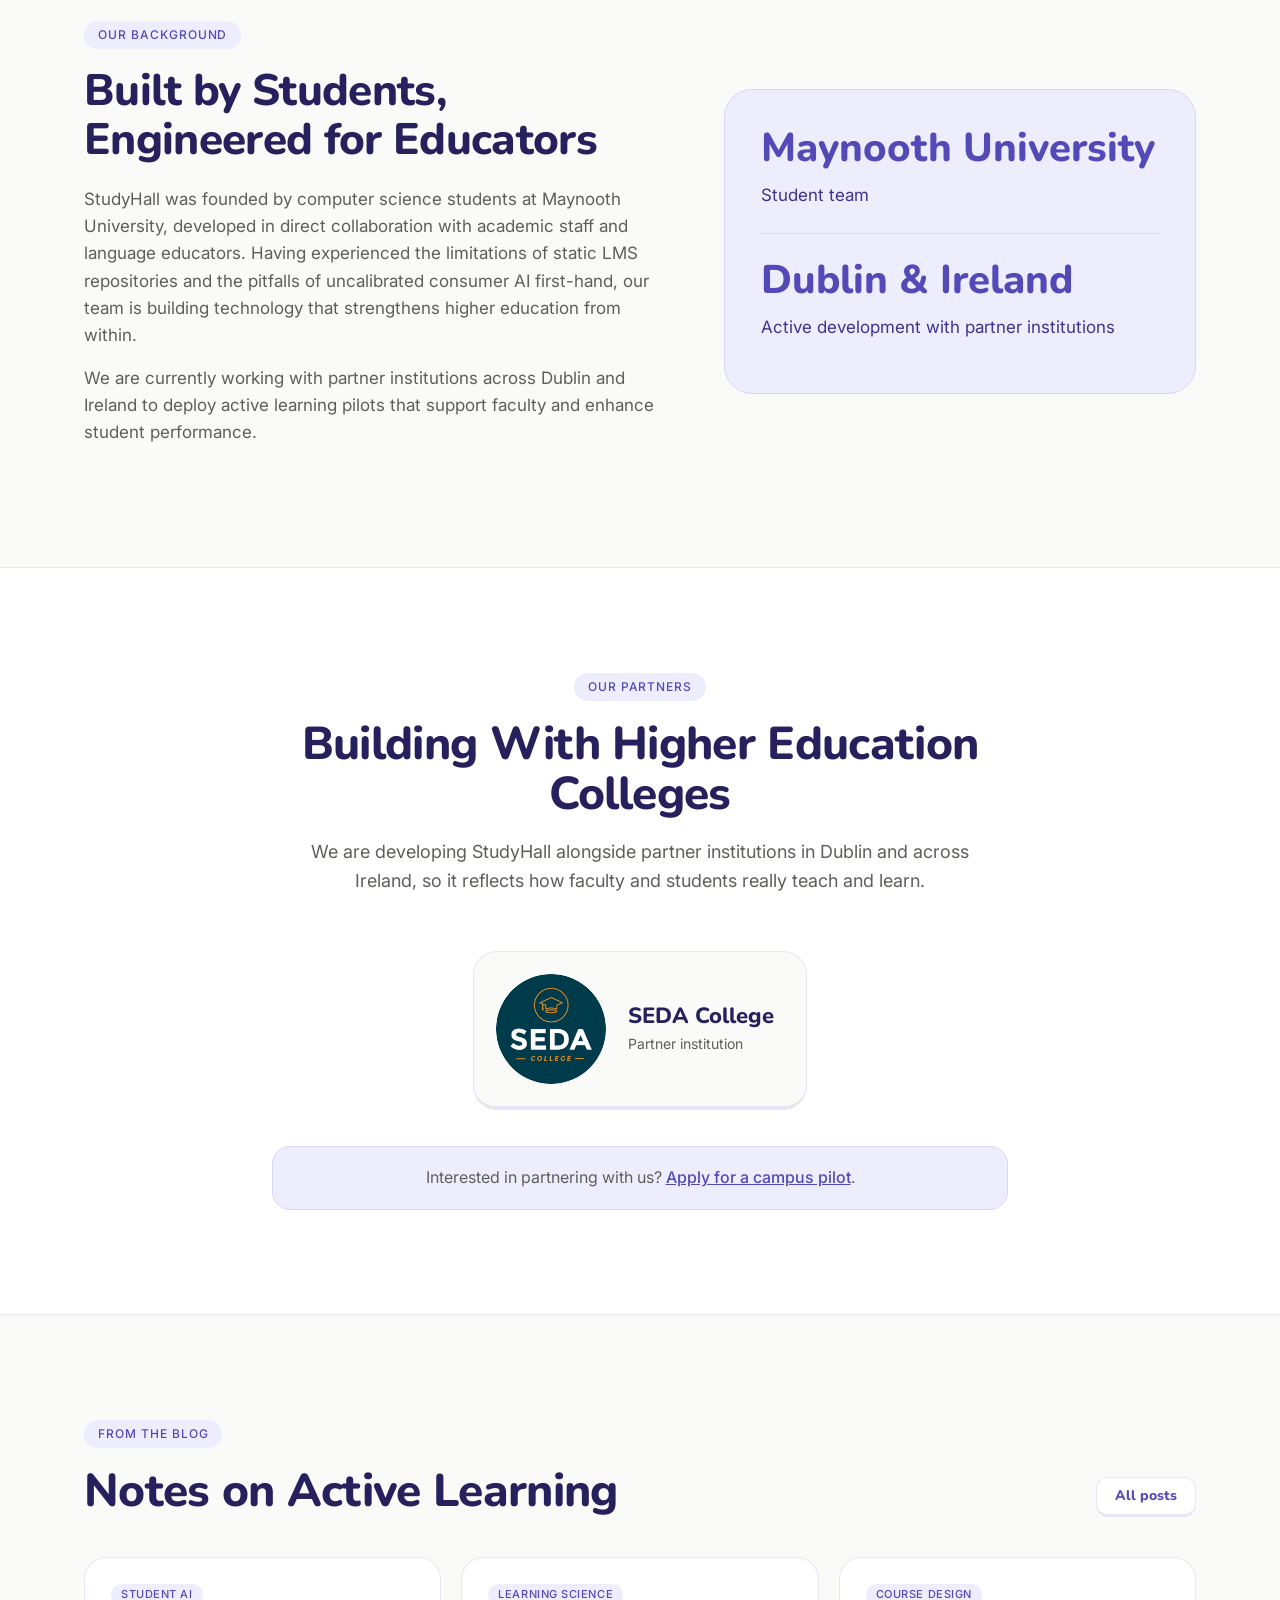
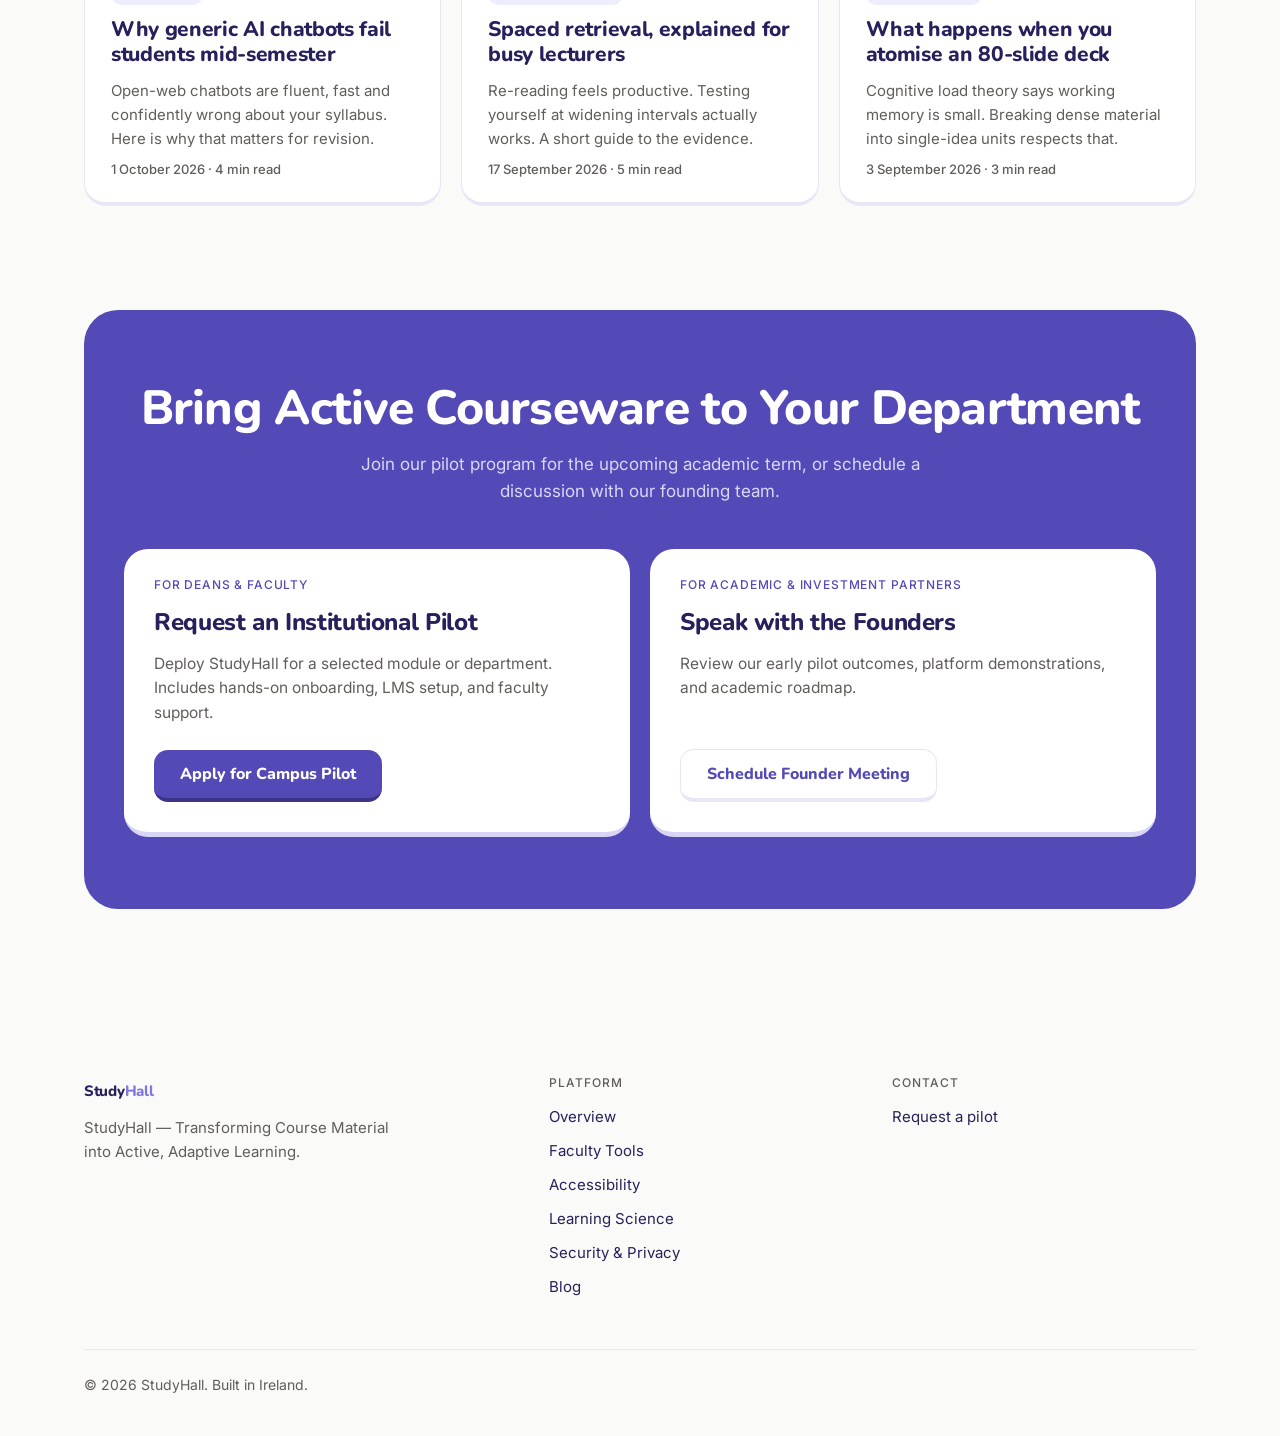
==== commit d8e24276: "Add accessibility section and partners section with SEDA College Co-Authored-By: Claude Sonnet 5.5 <" ====
--- a/index.html
+++ b/index.html
@@ -21,6 +21,7 @@
     <button class="menu" id="menu" aria-label="Toggle menu" aria-expanded="false" aria-controls="links"><svg viewBox="0 0 24 24"><path d="M4 7h16M4 12h16M4 17h16"/></svg></button>
     <nav class="links" id="links" aria-label="Primary">
       <a href="#overview">Overview</a>
+      <a href="#accessibility">Accessibility</a>
       <a href="#faculty">For Faculty</a>
       <a href="#science">Learning Science</a>
       <a href="#security">Security</a>
@@ -248,6 +249,26 @@
         </div>
       </div>
     </div>
+  </div>
+</section>
+
+<!-- ============ ACCESSIBILITY ============ -->
+<section class="sec" id="accessibility">
+  <div class="wrap">
+    <div class="head rv">
+      <span class="tag">Accessible by Design</span>
+      <h2>Learning That Works for Every Kind of Mind</h2>
+      <p class="lead">Most course material assumes one way of reading, one pace and one kind of memory. StudyHall is built around universal design for learning, so students can engage with the same syllabus in the way that works for them. It is designed with neurodivergent learners in mind, including students with ADHD, dyslexia, autism and dyspraxia, and it helps everyone else too.</p>
+    </div>
+    <div class="cols acc">
+      <article class="card rv"><div class="ic"><svg viewBox="0 0 24 24"><path d="M4 6h16M4 12h10M4 18h6"/></svg></div><h3>One idea at a time</h3><p>Concepts are atomised into short, self-contained units. Less to hold in working memory makes it easier to start, to pause, and to pick up again, which matters for students with ADHD, dyslexia or anxiety around dense material.</p></article>
+      <article class="card rv"><div class="ic"><svg viewBox="0 0 24 24"><circle cx="12" cy="12" r="9"/><path d="M12 7v5l3 2"/></svg></div><h3>Self-paced, private practice</h3><p>Unlimited drill variations mean students can retry as often as they need, in their own time, without being compared to anyone or penalised for getting it wrong.</p></article>
+      <article class="card rv"><div class="ic"><svg viewBox="0 0 24 24"><rect x="3" y="4" width="18" height="12" rx="2"/><path d="M8 20h8M12 16v4"/></svg></div><h3>More than one way in</h3><p>Text explanations sit alongside diagrams, formula sheets and visuals from the original slides, so students are not dependent on a single way of taking information in.</p></article>
+      <article class="card rv"><div class="ic"><svg viewBox="0 0 24 24"><rect x="4" y="4" width="7" height="7" rx="1.5"/><rect x="13" y="4" width="7" height="7" rx="1.5"/><rect x="4" y="13" width="7" height="7" rx="1.5"/><rect x="13" y="13" width="7" height="7" rx="1.5"/></svg></div><h3>Predictable structure</h3><p>Every concept follows the same layout, with the same cues and citations. Consistency lowers the effort of working out how to use the material, which is especially helpful for autistic students.</p></article>
+      <article class="card rv"><div class="ic"><svg viewBox="0 0 24 24"><path d="M5 12l5 5L20 7"/></svg></div><h3>Less planning, more learning</h3><p>Clear next steps and small, visible wins reduce the executive-function load of deciding what to revise and where to begin, a common barrier for neurodivergent students.</p></article>
+      <article class="card rv"><div class="ic"><svg viewBox="0 0 24 24"><path d="M12 3v3M12 18v3M3 12h3M18 12h3"/><circle cx="12" cy="12" r="4"/></svg></div><h3>Support without disclosure</h3><p>Cohort insights help faculty spot where students are struggling early, so help can be offered to the whole class before exams, without any student having to ask or disclose.</p></article>
+    </div>
+    <p class="note rv">Good accessibility is not a separate feature for a few students. Breaking material down, offering several formats and removing pressure to practise benefits the whole cohort.</p>
   </div>
 </section>
 
@@ -336,6 +357,24 @@
   </div>
 </section>
 
+<!-- ============ PARTNERS ============ -->
+<section class="sec alt" id="partners">
+  <div class="wrap">
+    <div class="head c rv">
+      <span class="tag">Our Partners</span>
+      <h2>Building With Higher Education Colleges</h2>
+      <p class="lead">We are developing StudyHall alongside partner institutions in Dublin and across Ireland, so it reflects how faculty and students really teach and learn.</p>
+    </div>
+    <div class="partners rv">
+      <div class="partner">
+        <img src="assets/seda-college.png" alt="SEDA College logo" width="140" height="140" loading="lazy">
+        <div><b>SEDA College</b><span>Partner institution</span></div>
+      </div>
+    </div>
+    <p class="note rv" style="text-align:center">Interested in partnering with us? <a href="#pilot">Apply for a campus pilot</a>.</p>
+  </div>
+</section>
+
 <!-- ============ BLOG ============ -->
 <section class="sec" id="blog">
   <div class="wrap">
@@ -366,7 +405,7 @@
   <div class="wrap">
     <div class="fgrid">
       <div><a class="logo" href="#top" style="display:inline;margin:0">Study<i>Hall</i></a><p>StudyHall — Transforming Course Material into Active, Adaptive Learning.</p></div>
-      <div><h4>Platform</h4><a href="#overview">Overview</a><a href="#faculty">Faculty Tools</a><a href="#science">Learning Science</a><a href="#security">Security &amp; Privacy</a><a href="blog/index.html">Blog</a></div>
+      <div><h4>Platform</h4><a href="#overview">Overview</a><a href="#faculty">Faculty Tools</a><a href="#accessibility">Accessibility</a><a href="#science">Learning Science</a><a href="#security">Security &amp; Privacy</a><a href="blog/index.html">Blog</a></div>
       <div><h4>Contact</h4><a href="#pilot">Request a pilot</a></div>
     </div>
     <div class="copy"><span>© 2026 StudyHall. Built in Ireland.</span></div>
--- a/assets/site.css
+++ b/assets/site.css
@@ -217,3 +217,18 @@
 .artcta{margin-top:48px;background:var(--pt);border:1px solid #D8D5F7;border-radius:24px;padding:30px}
 .artcta h3{margin:0 0 8px}.artcta p{margin-bottom:20px}
 @media (max-width:960px){.posts{grid-template-columns:1fr}}
+
+/* ---------- accessibility + partners ---------- */
+.head .lead{margin-top:18px;font-size:18px;color:var(--ink2)}
+.head.c .lead{margin-left:auto;margin-right:auto}
+.cols.acc{grid-template-columns:repeat(3,1fr)}
+.cols.acc .card .ic{margin-bottom:16px}
+.note{margin-top:36px;max-width:46em;margin-left:auto;margin-right:auto;font-size:16px;color:var(--ink2);background:var(--pt);border:1px solid #D8D5F7;border-radius:18px;padding:18px 22px}
+.note a{color:var(--p);font-weight:500}
+.partners{display:flex;justify-content:center;gap:20px;flex-wrap:wrap}
+.partner{display:flex;align-items:center;gap:22px;background:var(--bg);border:1px solid var(--line);border-bottom-width:4px;border-radius:24px;padding:22px 32px 22px 22px}
+.partner img{width:110px;height:110px;border-radius:50%;display:block}
+.partner b{display:block;font:800 22px/1.2 Nunito,sans-serif;color:var(--ink)}
+.partner span{display:block;margin-top:4px;font-size:14px;color:var(--ink2)}
+@media (max-width:960px){.cols.acc{grid-template-columns:1fr}}
+@media (max-width:560px){.partner{flex-direction:column;text-align:center;padding:24px}}
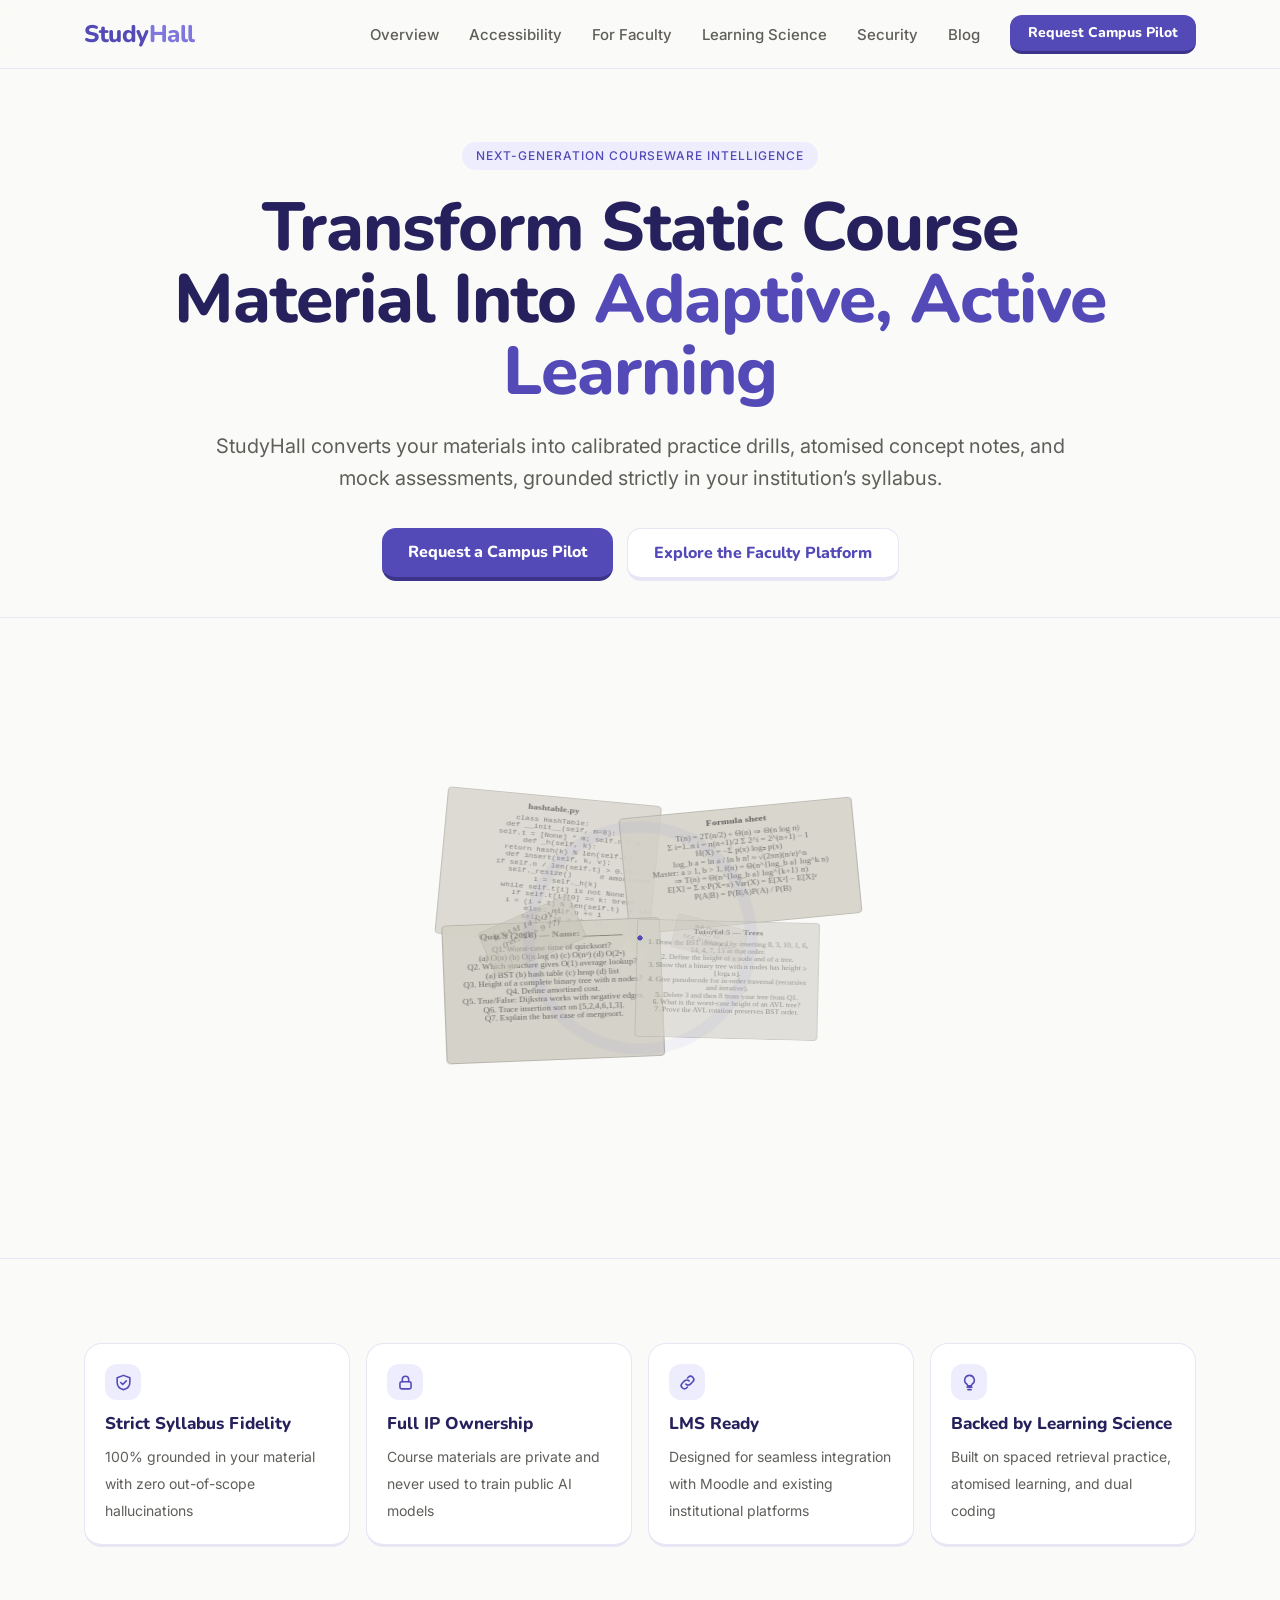
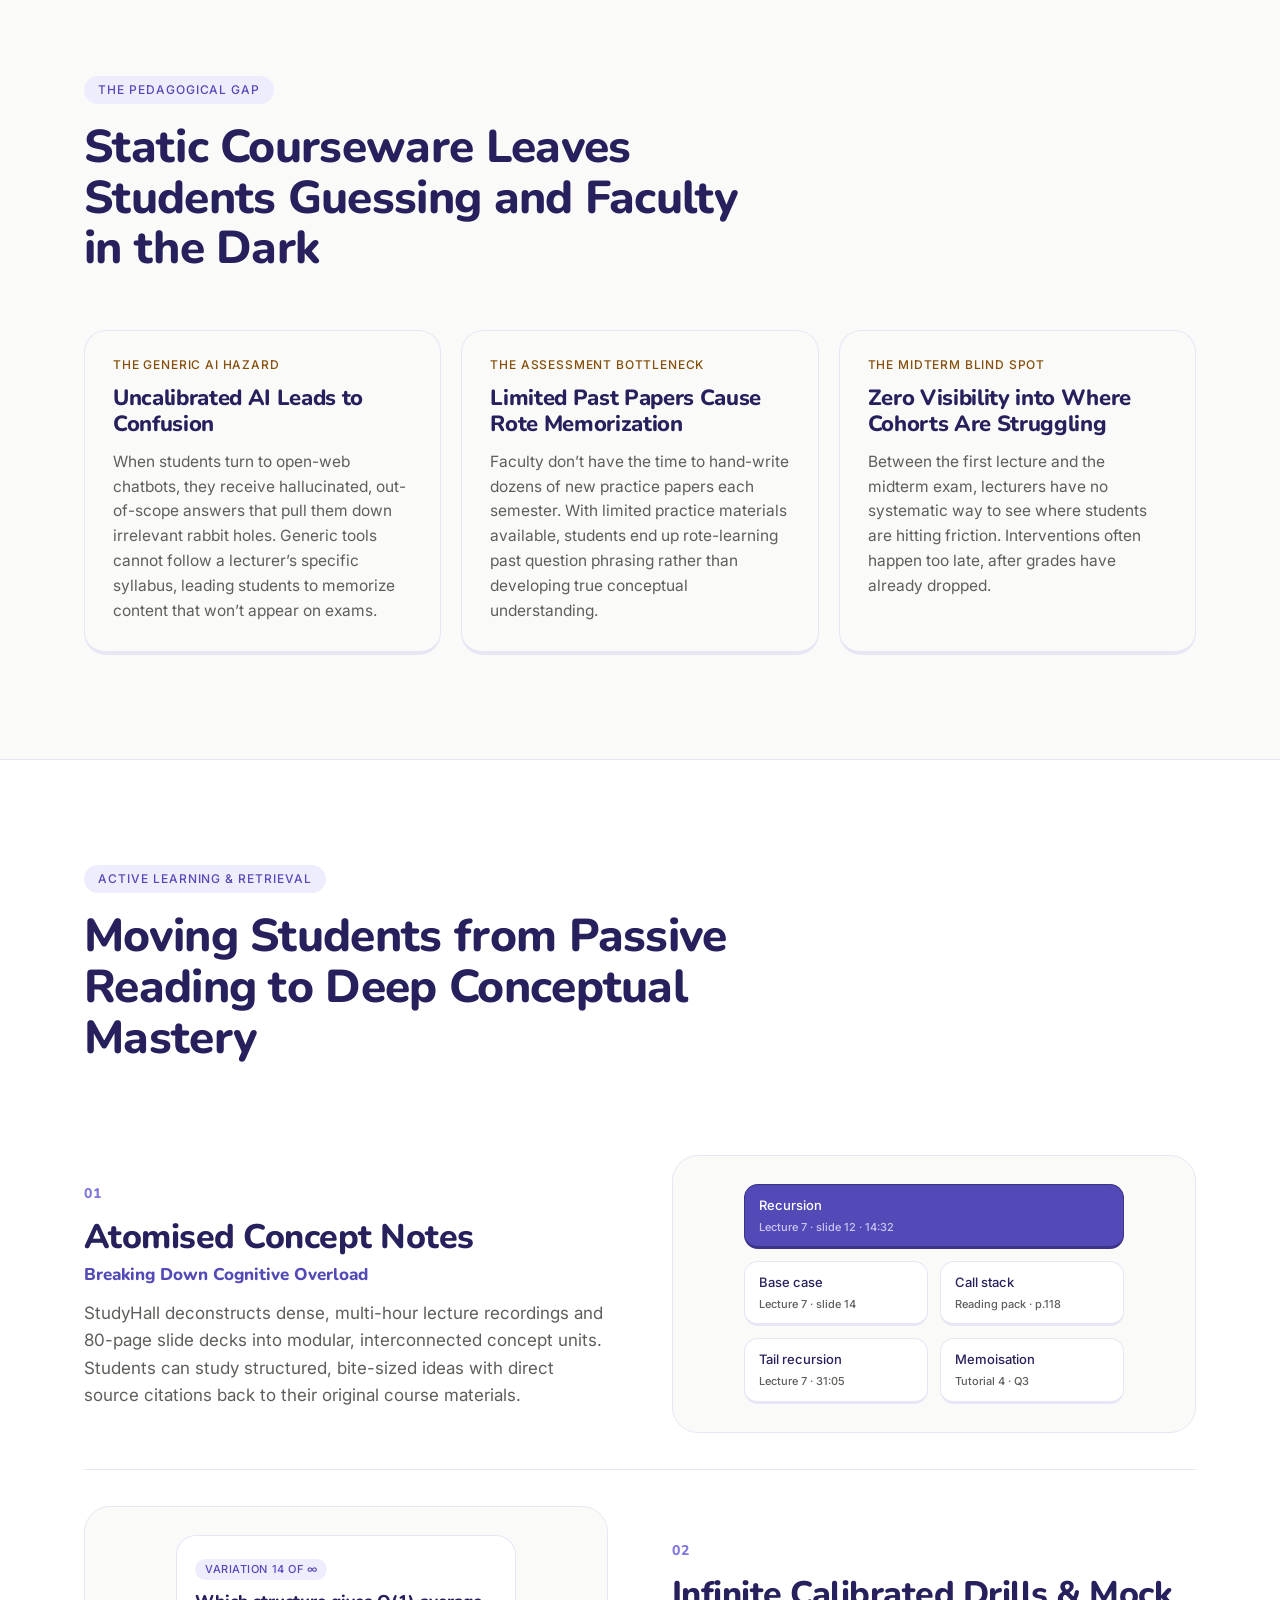
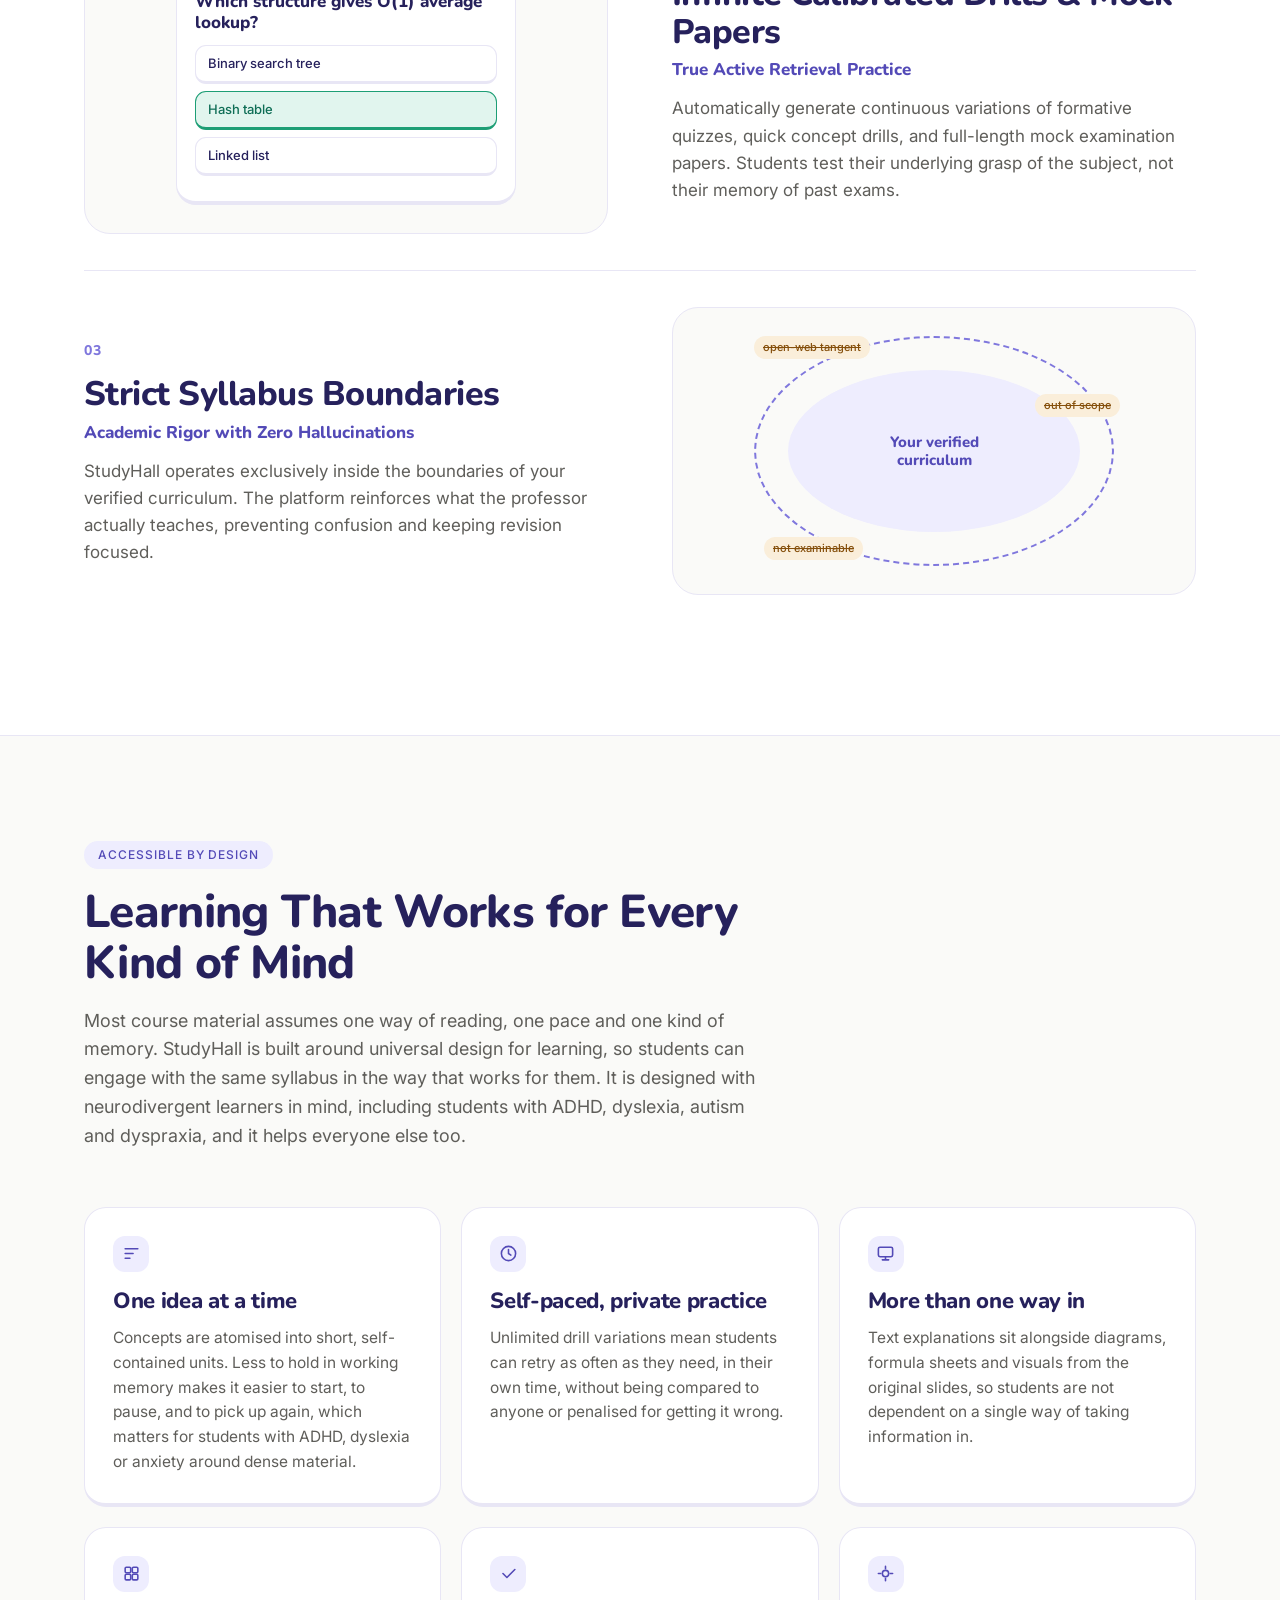
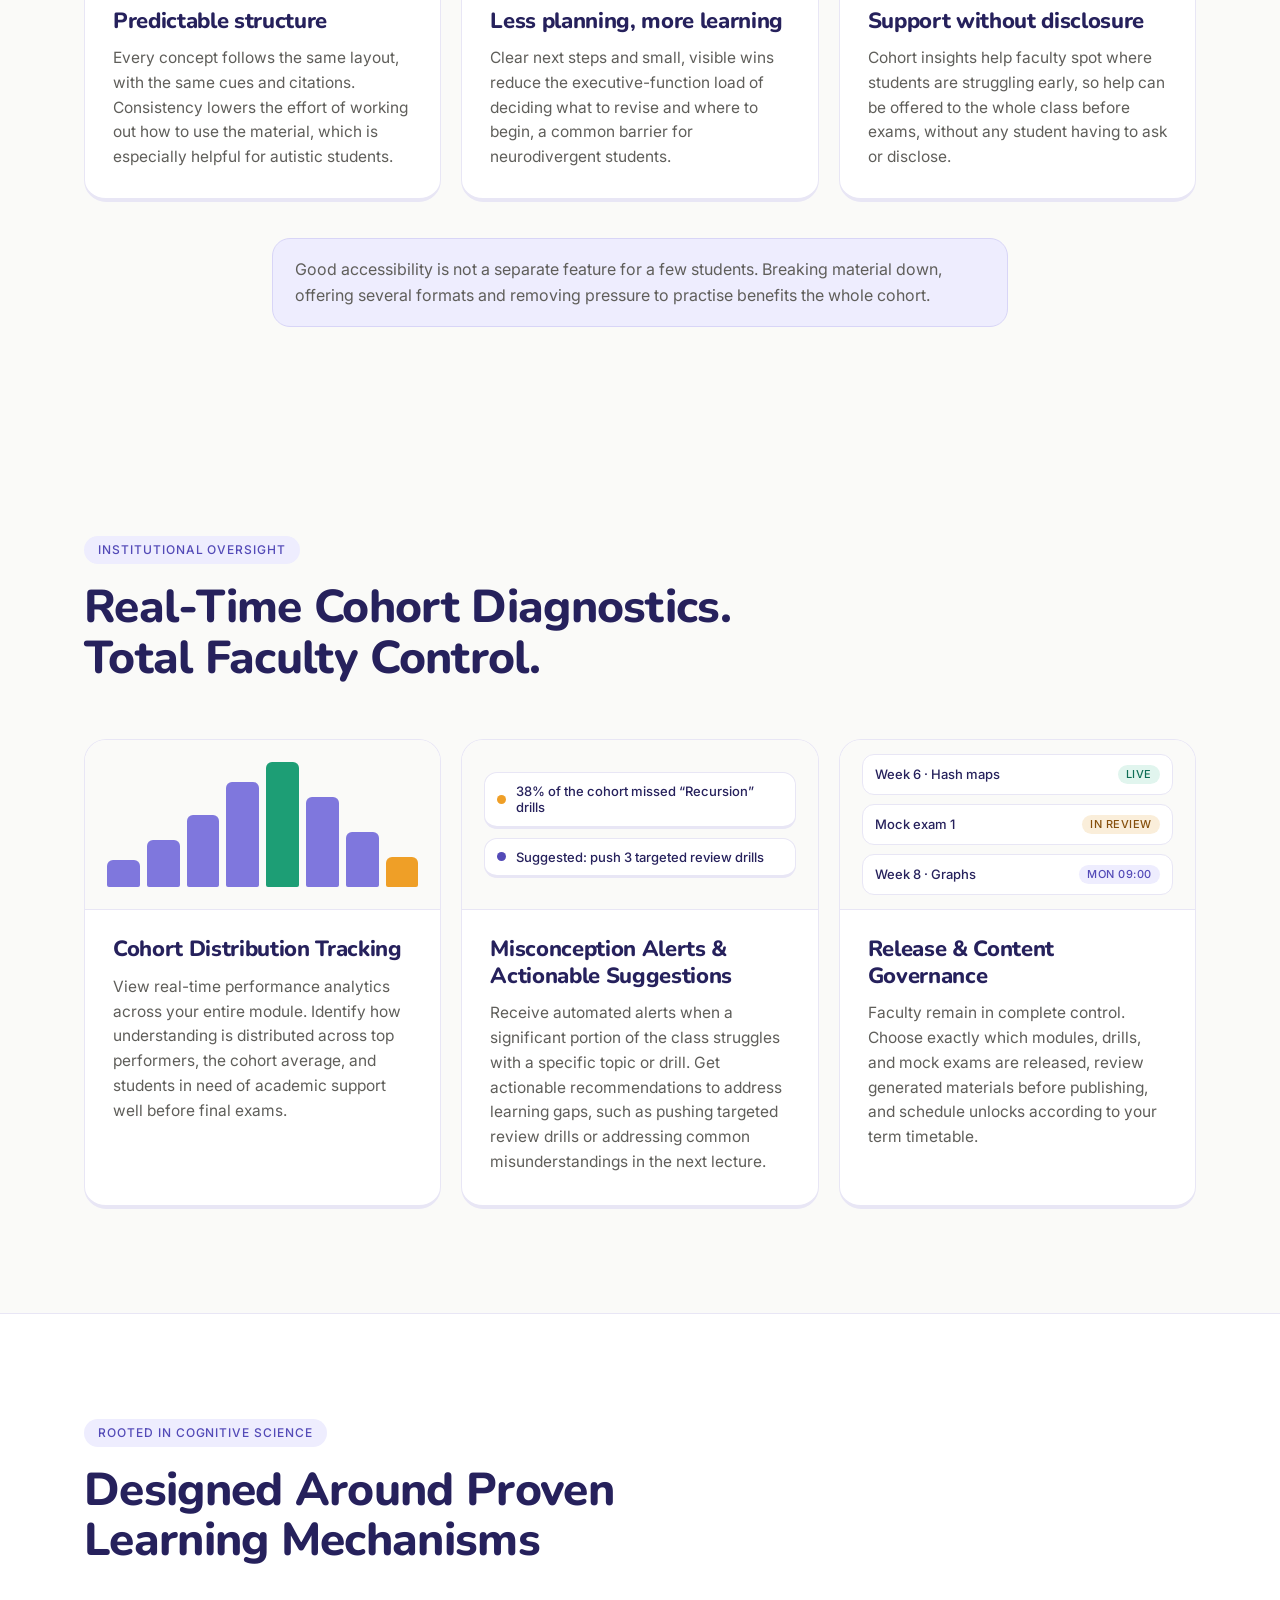
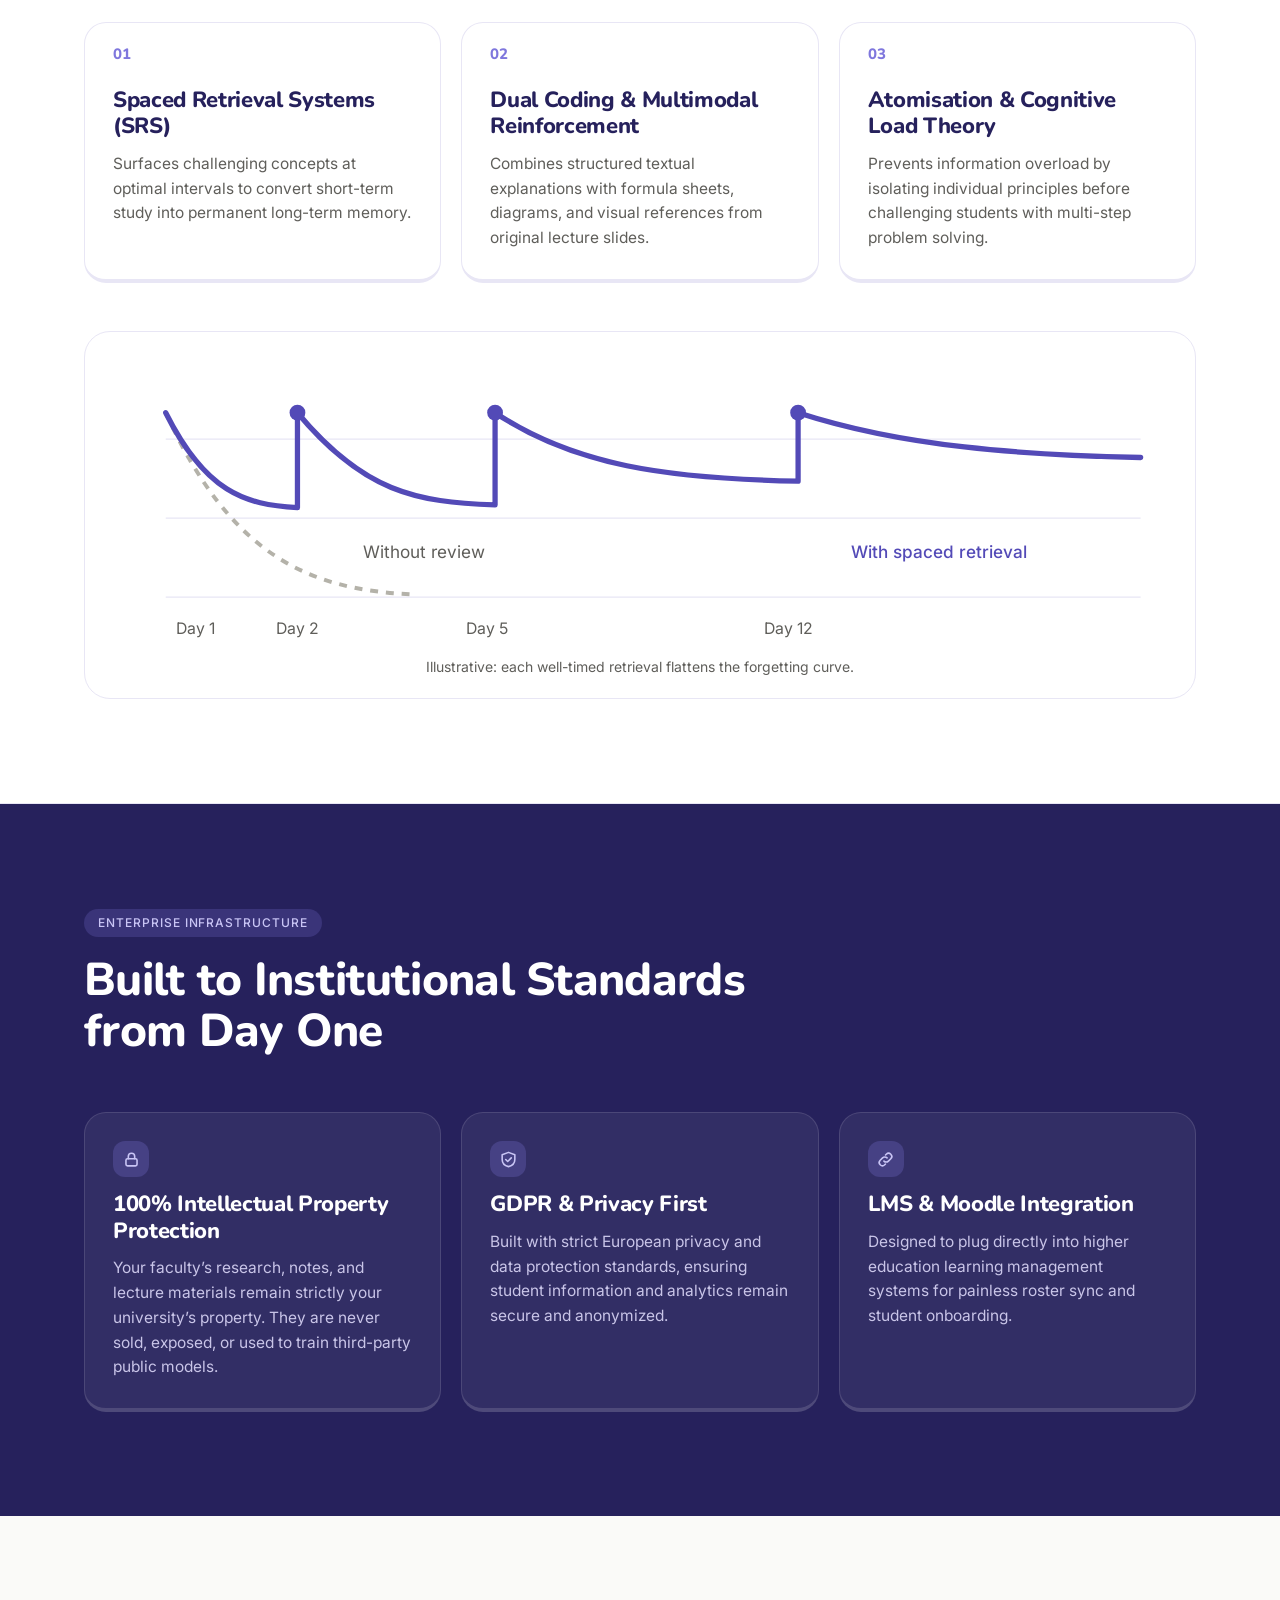
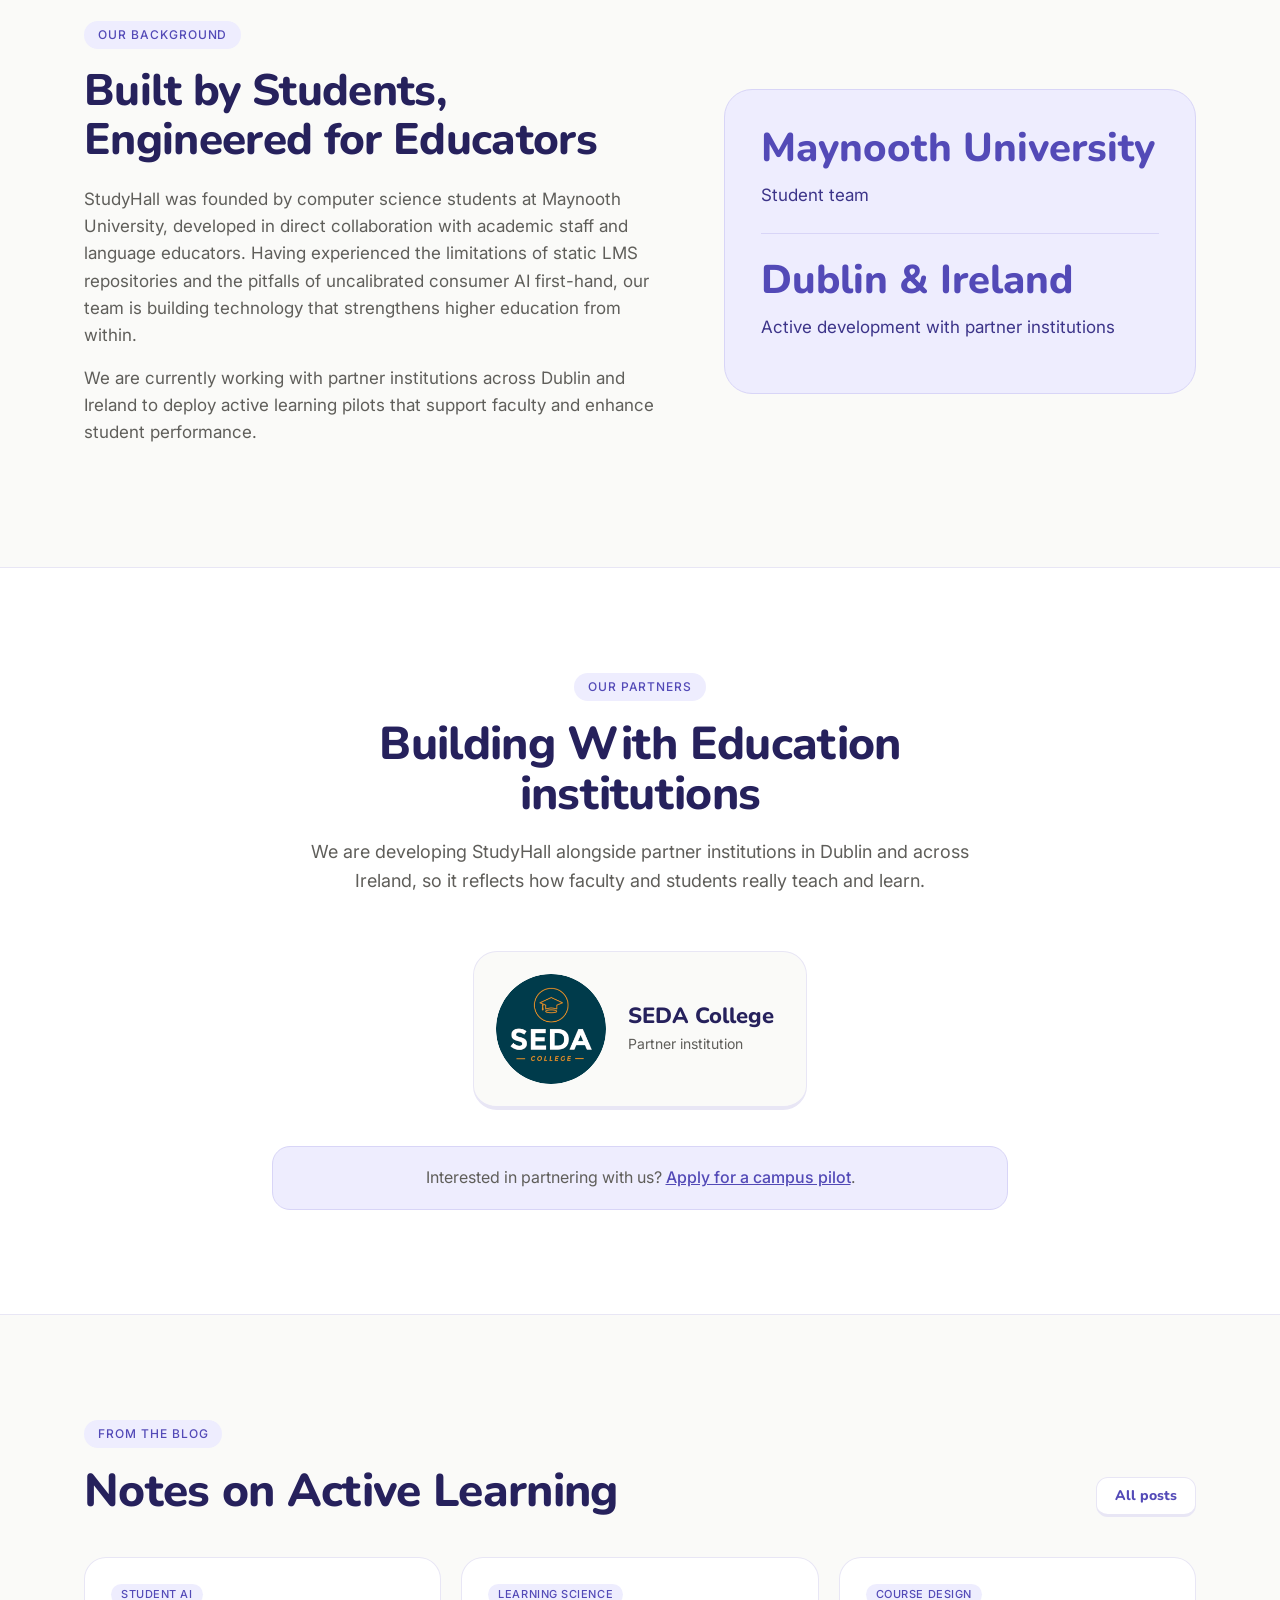
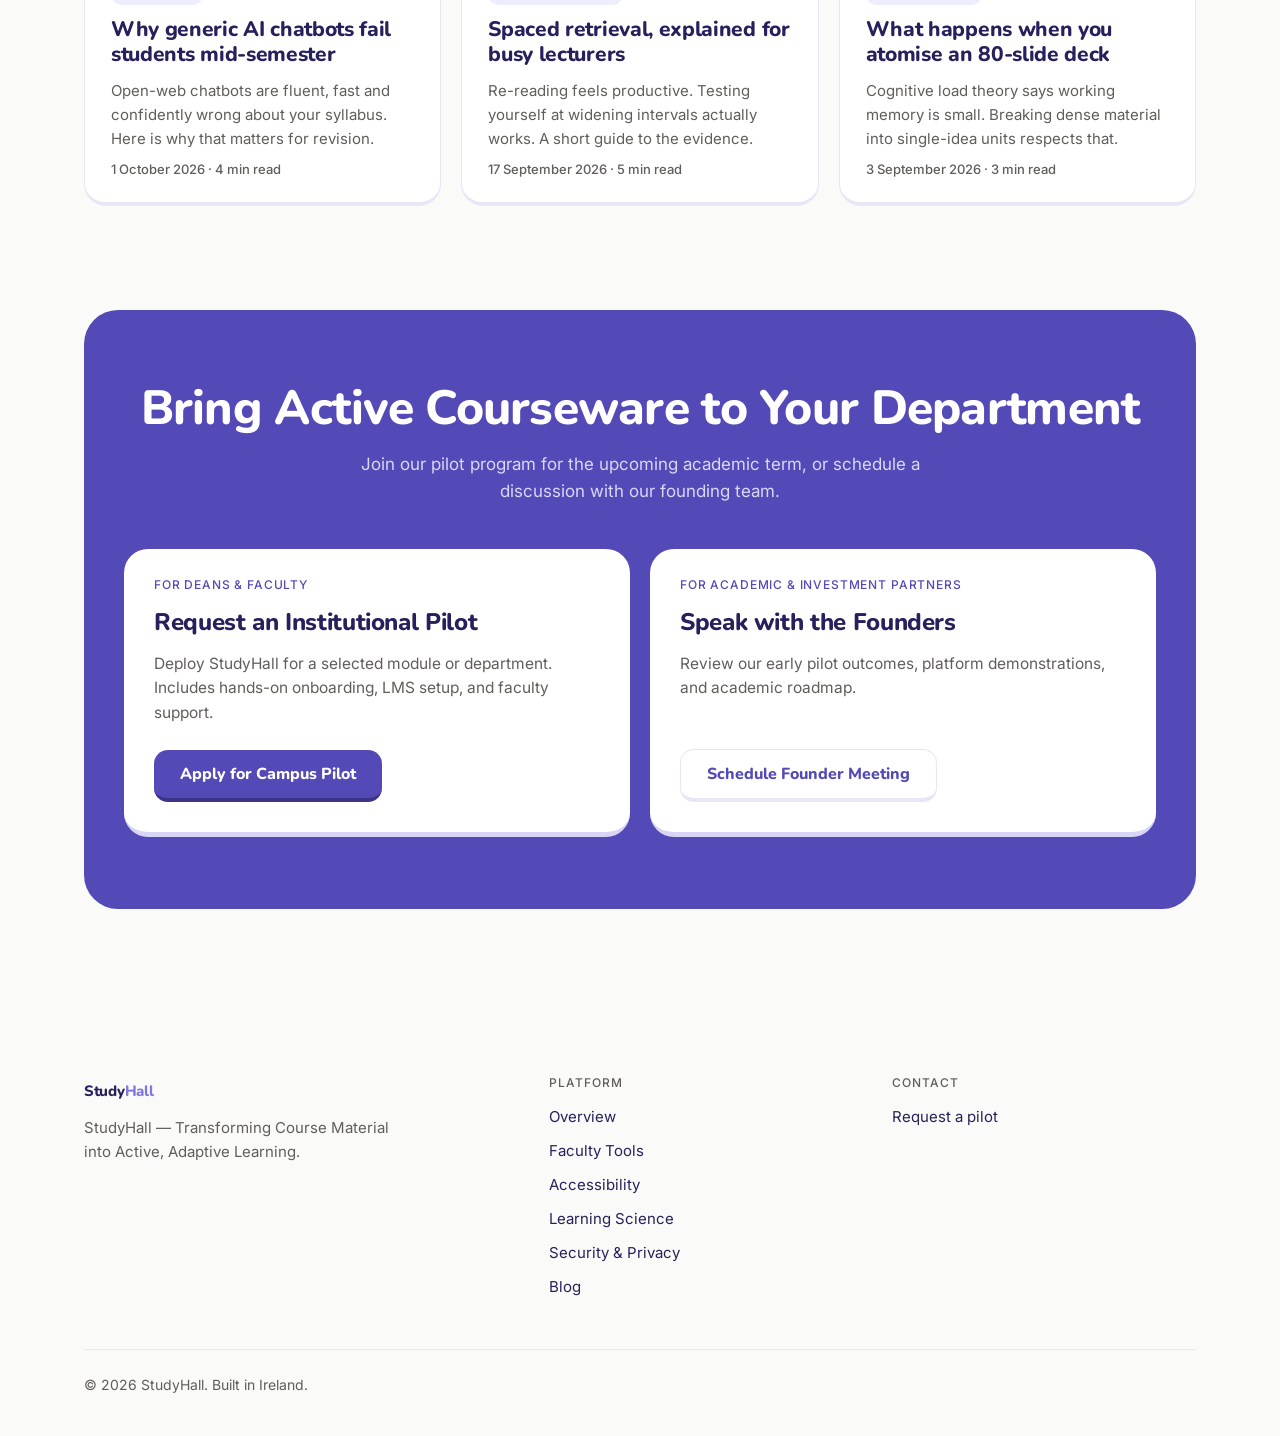
==== commit 8982fdc6: "Update website" ====
--- a/index.html
+++ b/index.html
@@ -362,7 +362,7 @@
   <div class="wrap">
     <div class="head c rv">
       <span class="tag">Our Partners</span>
-      <h2>Building With Higher Education Colleges</h2>
+      <h2>Building With Education institutions</h2>
       <p class="lead">We are developing StudyHall alongside partner institutions in Dublin and across Ireland, so it reflects how faculty and students really teach and learn.</p>
     </div>
     <div class="partners rv">
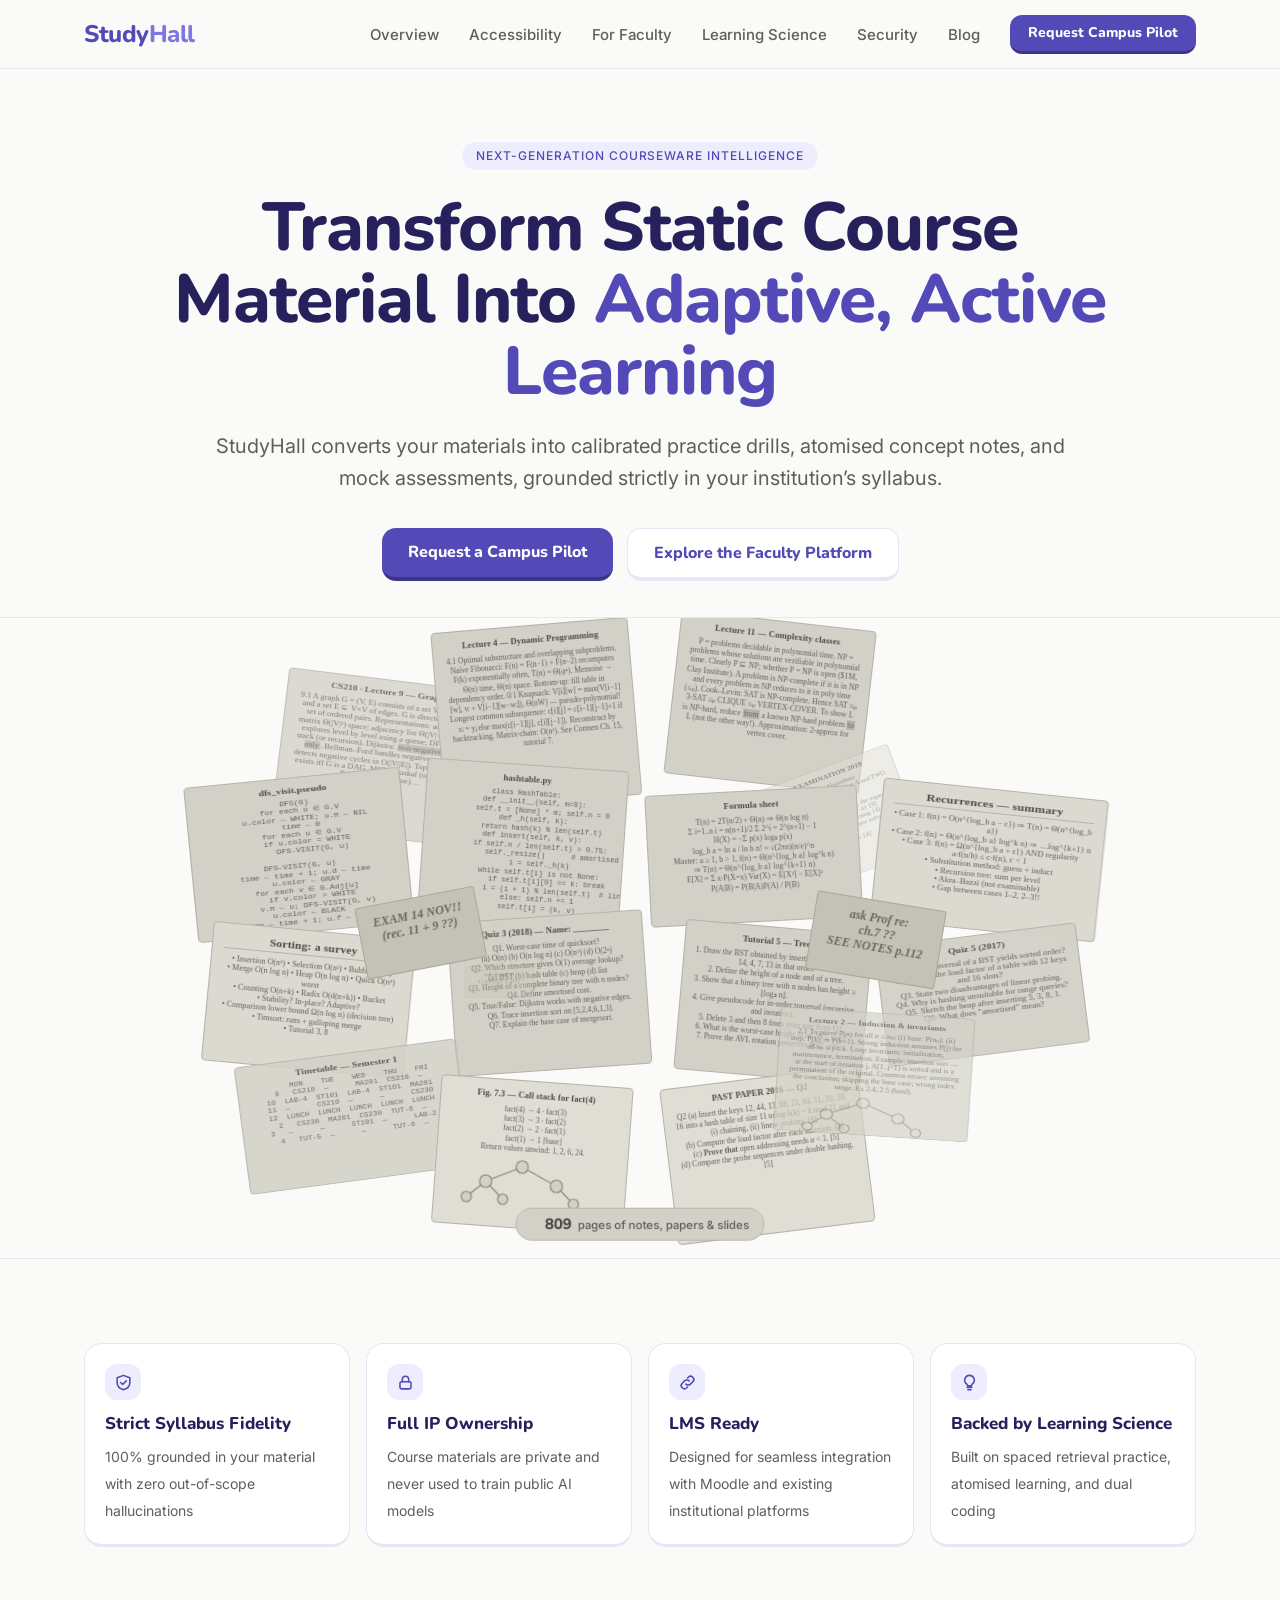
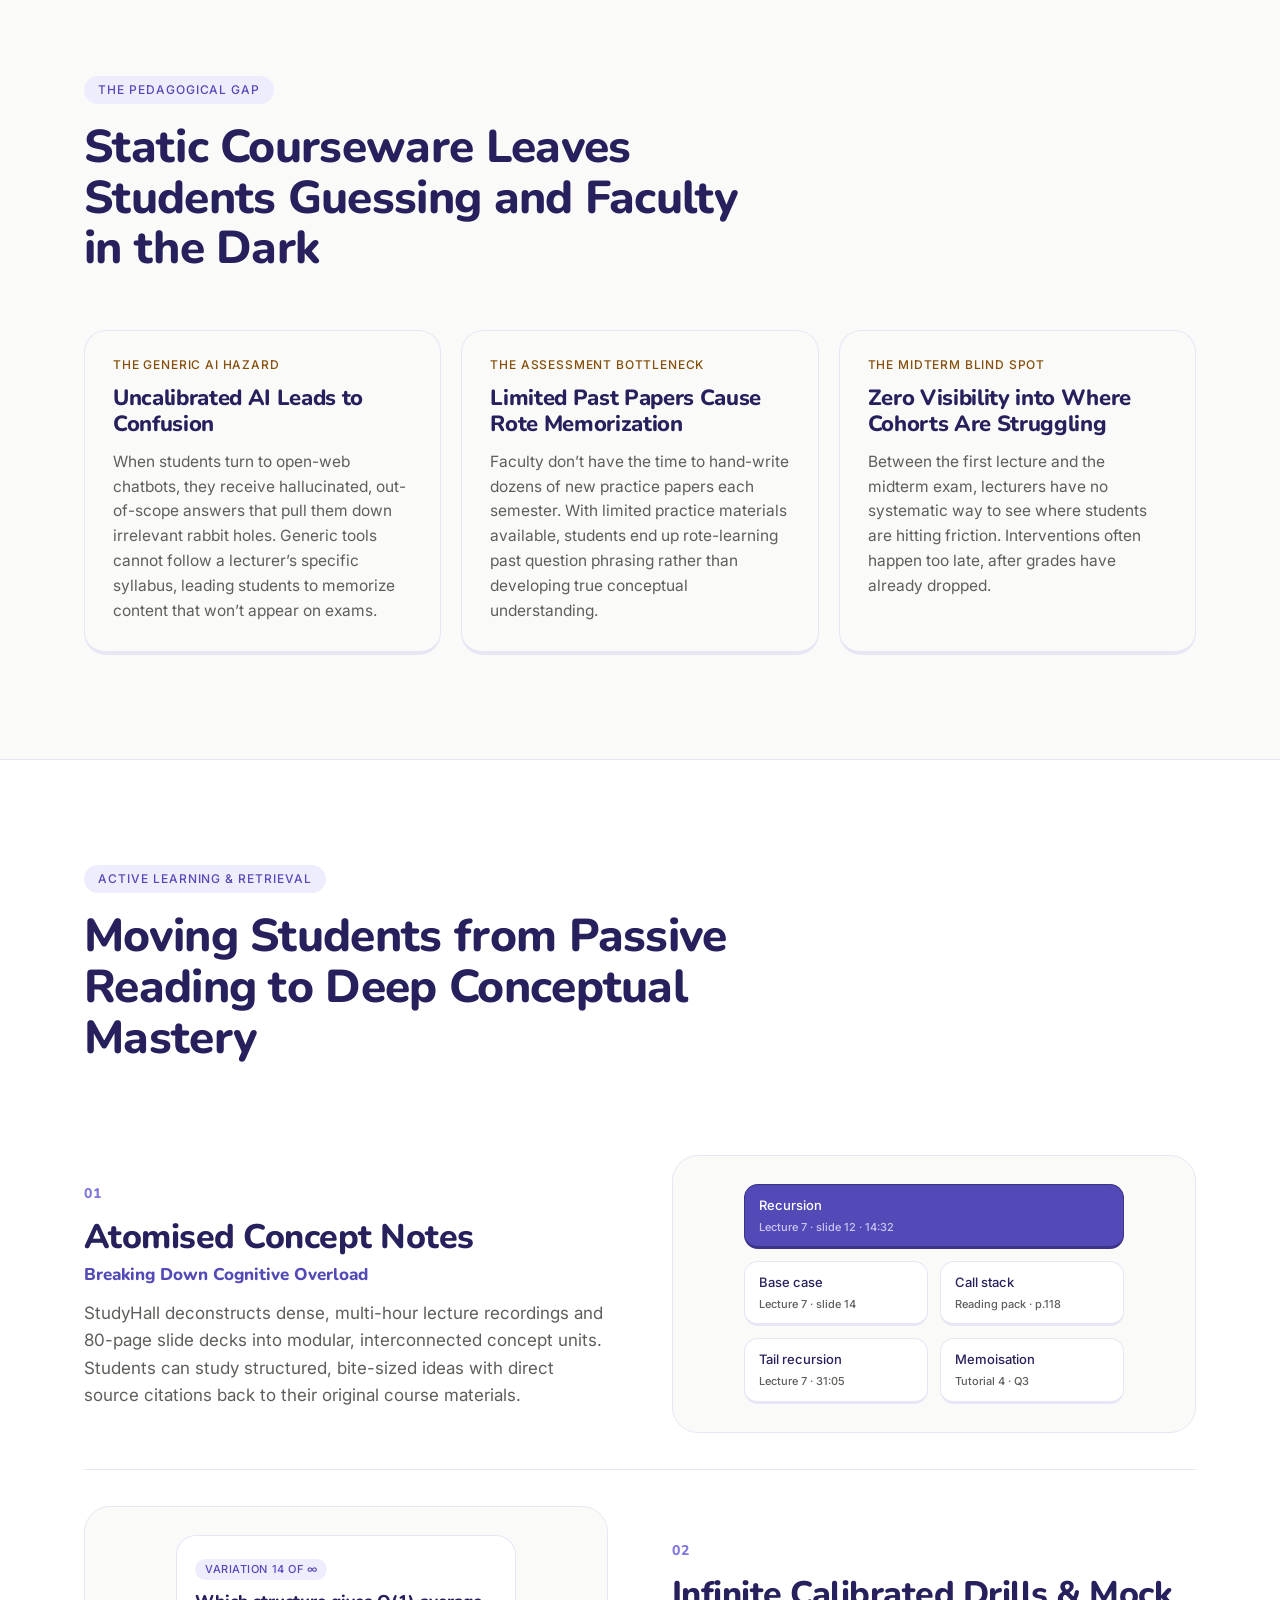
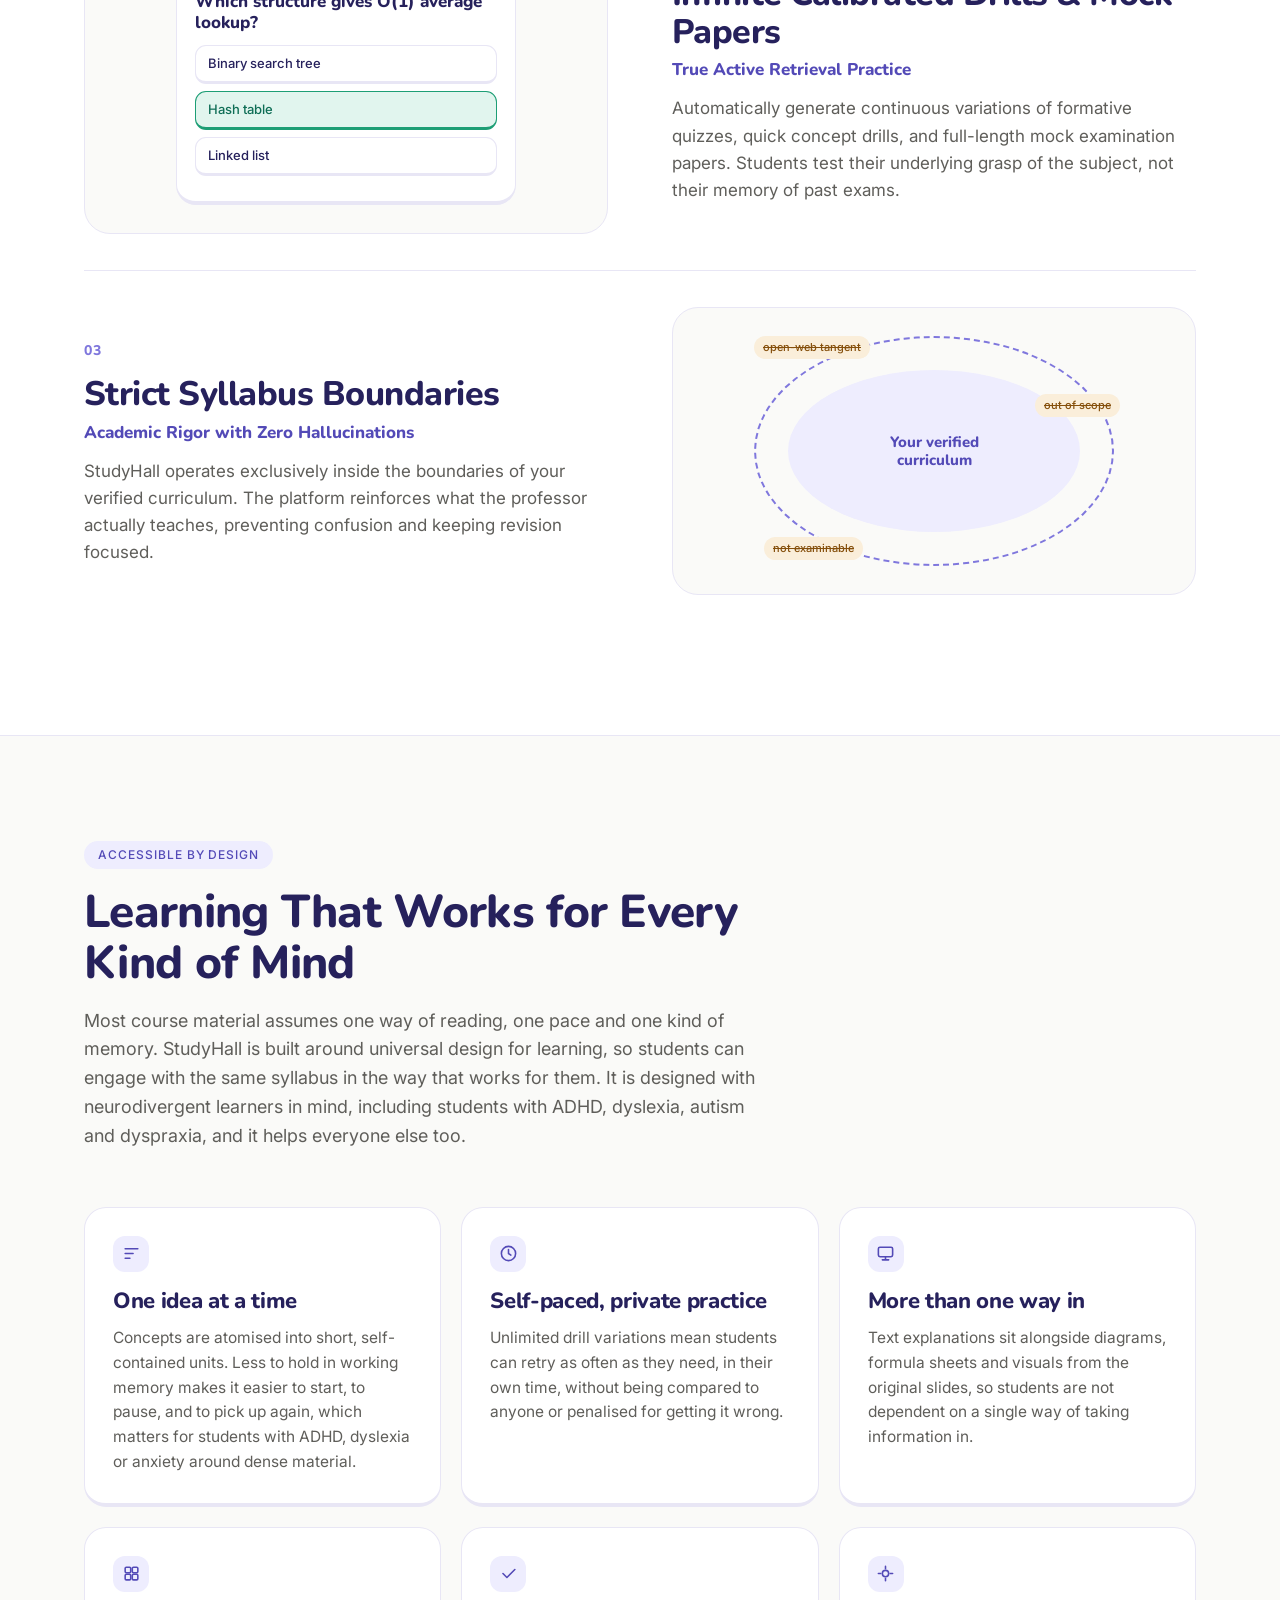
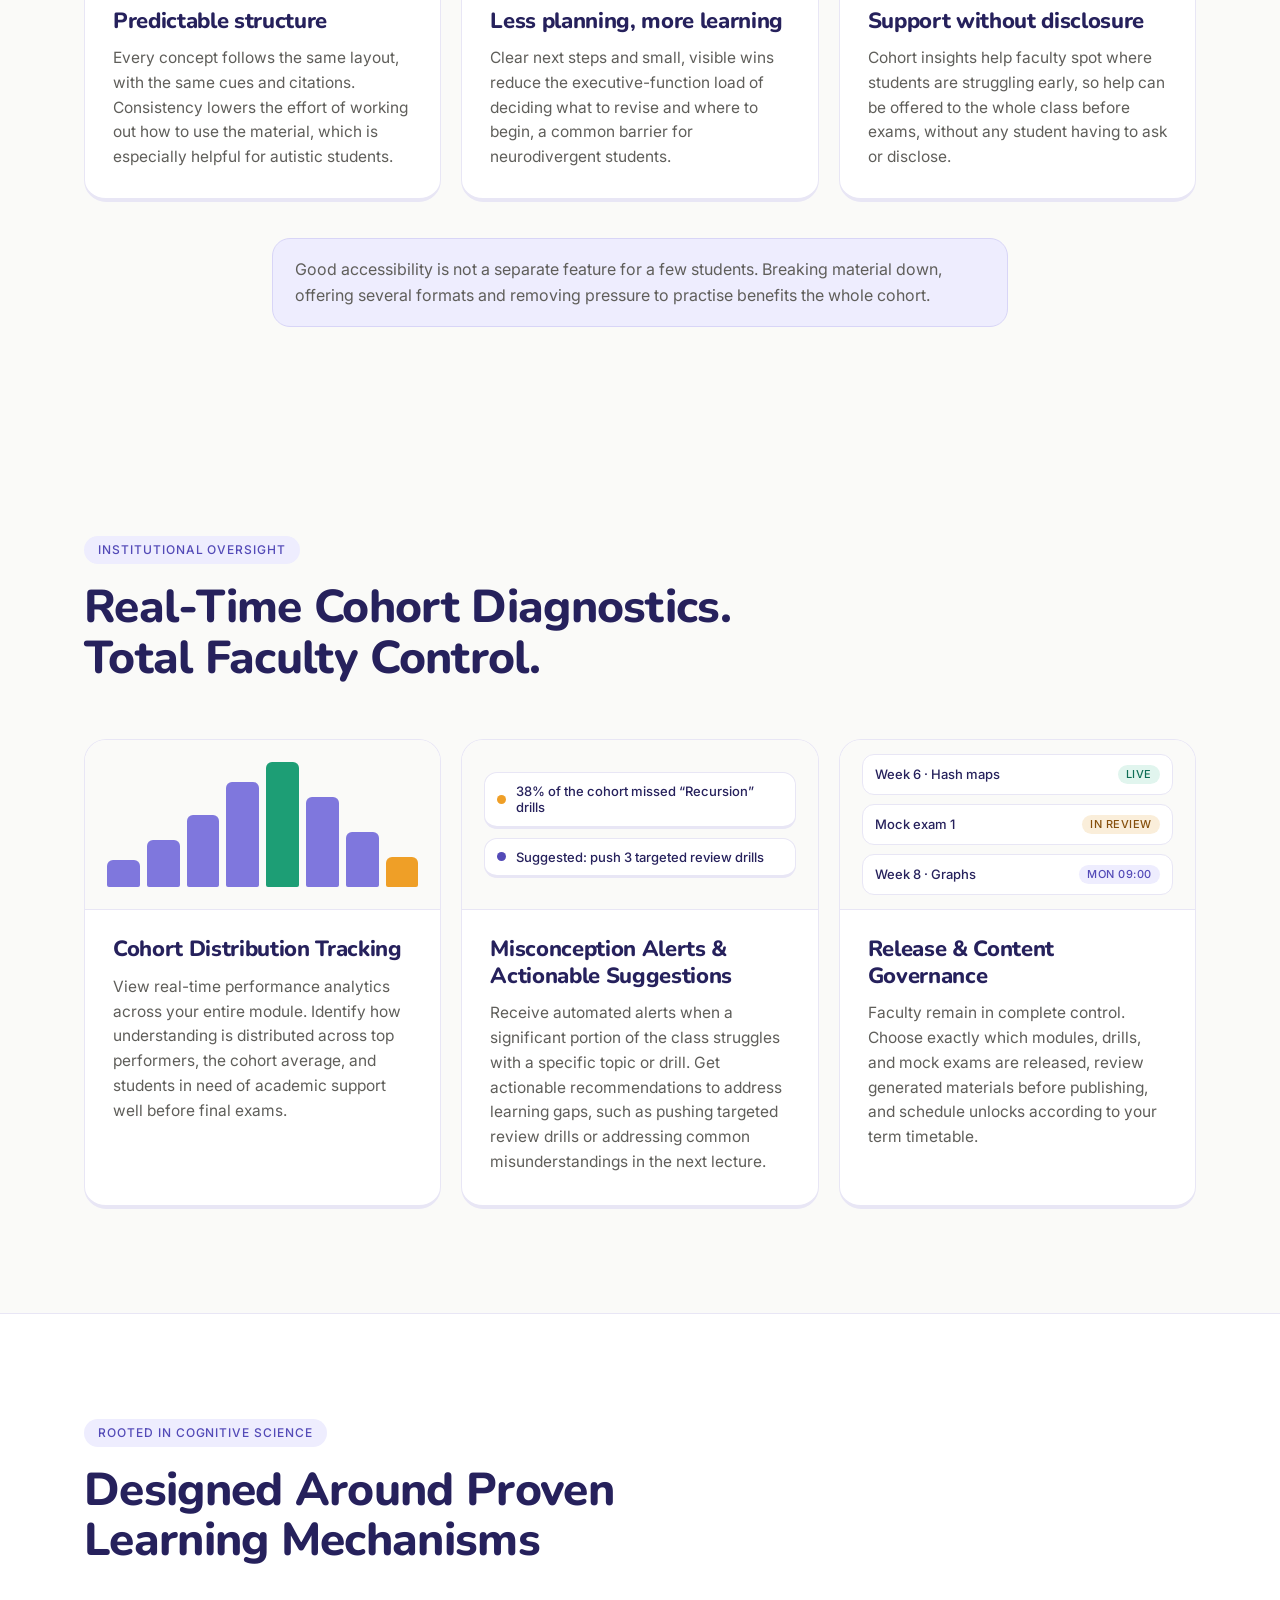
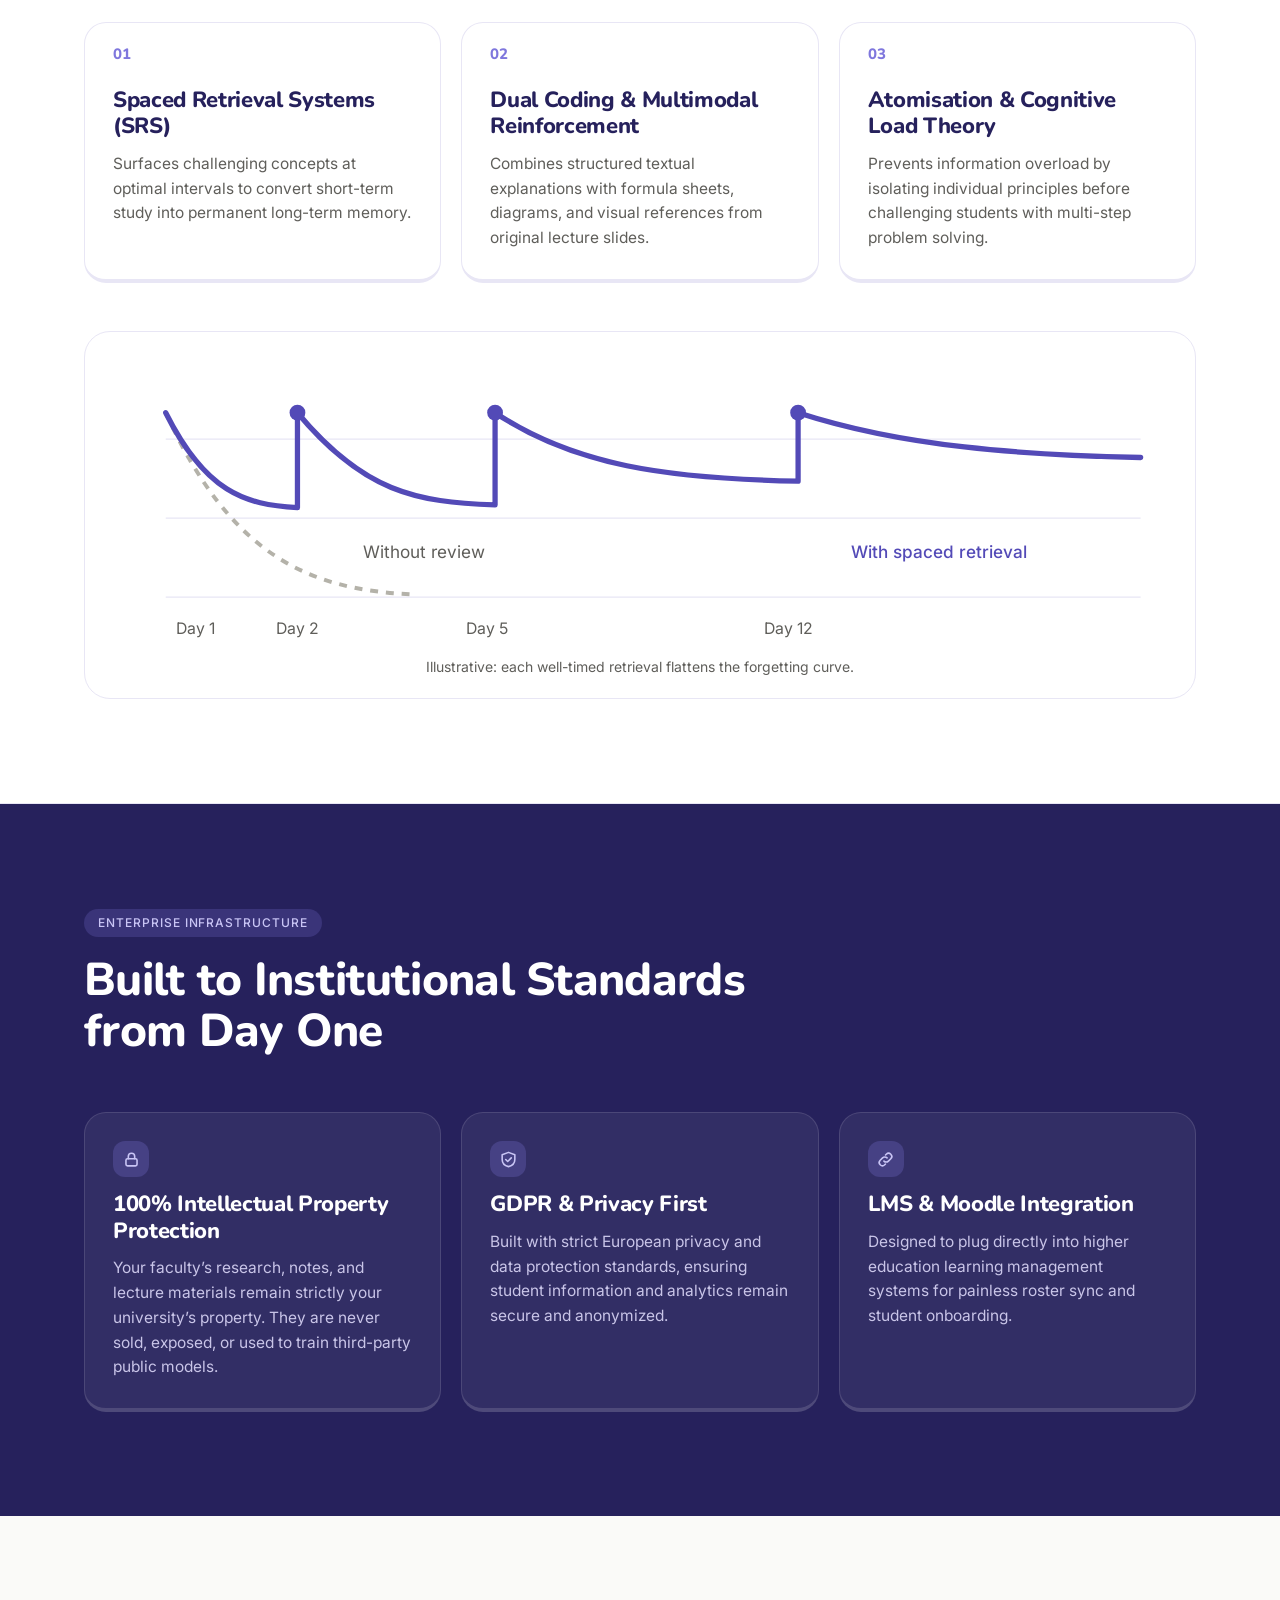
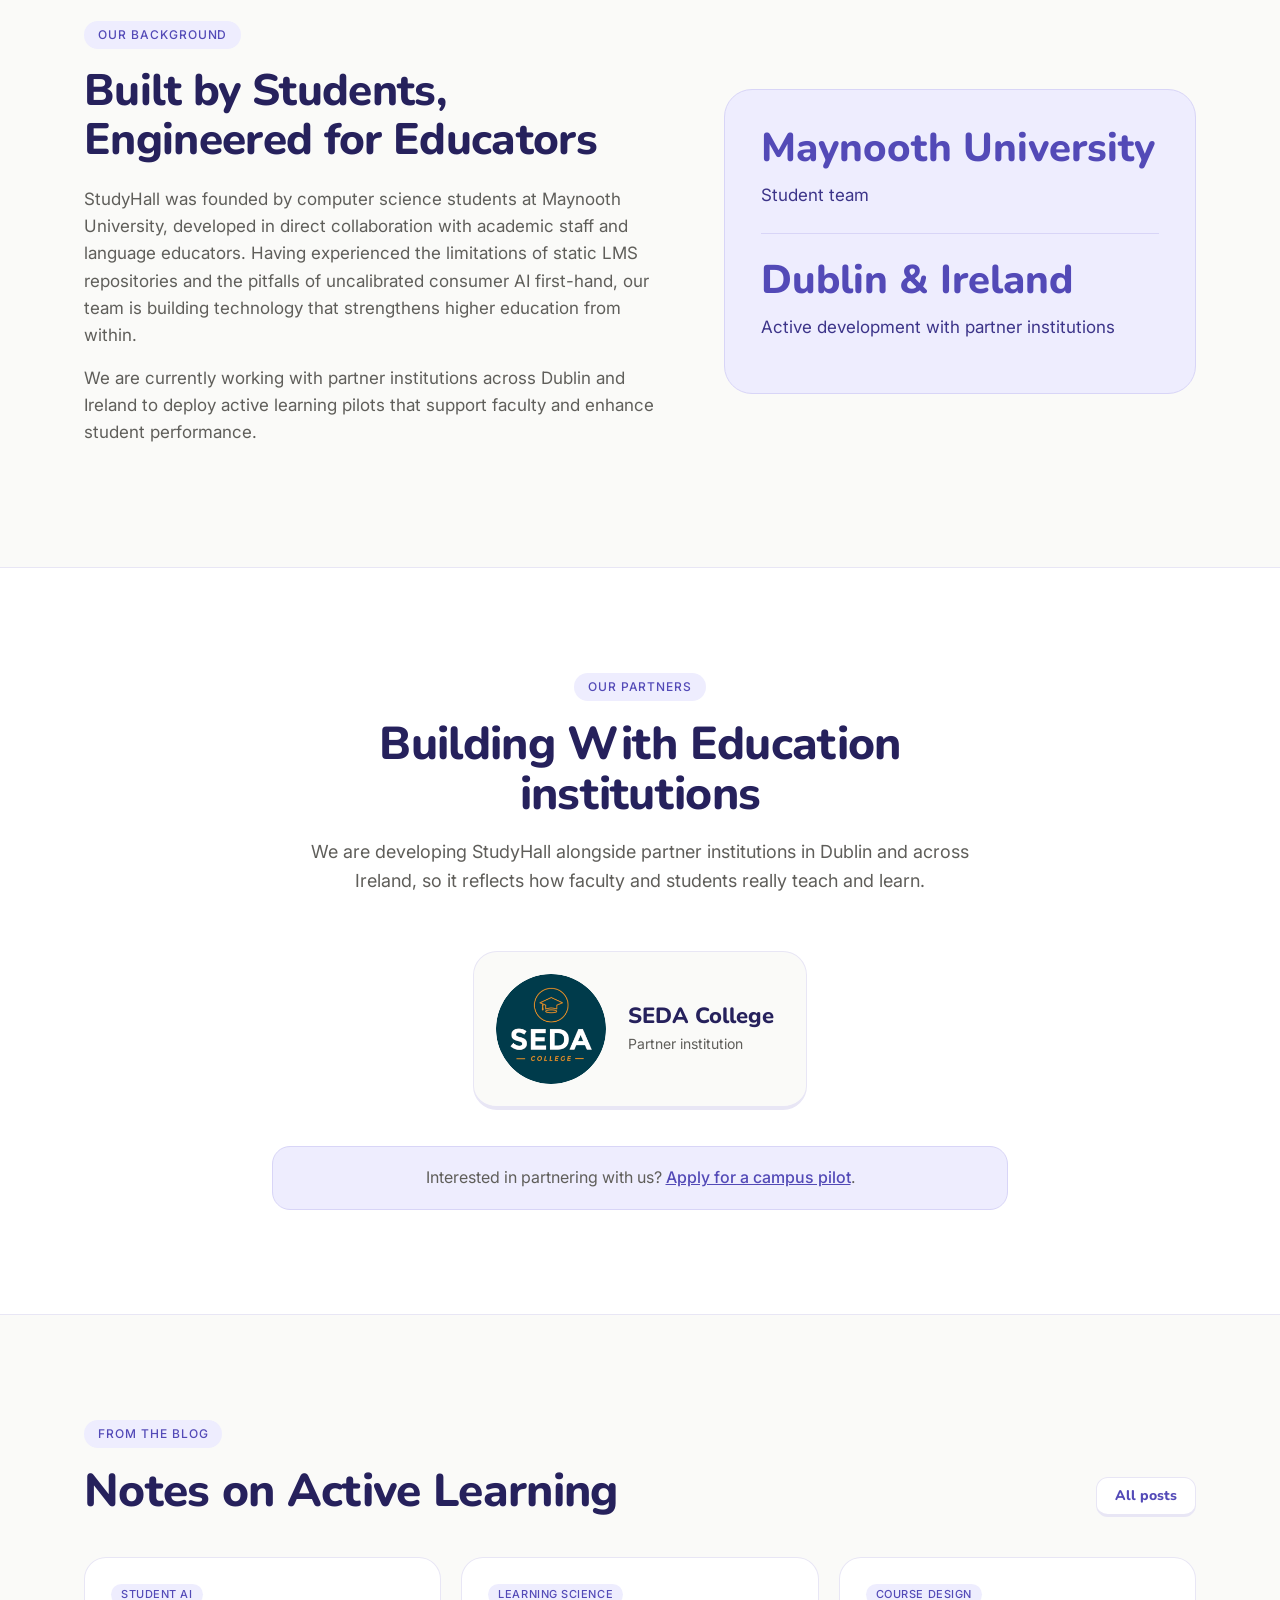
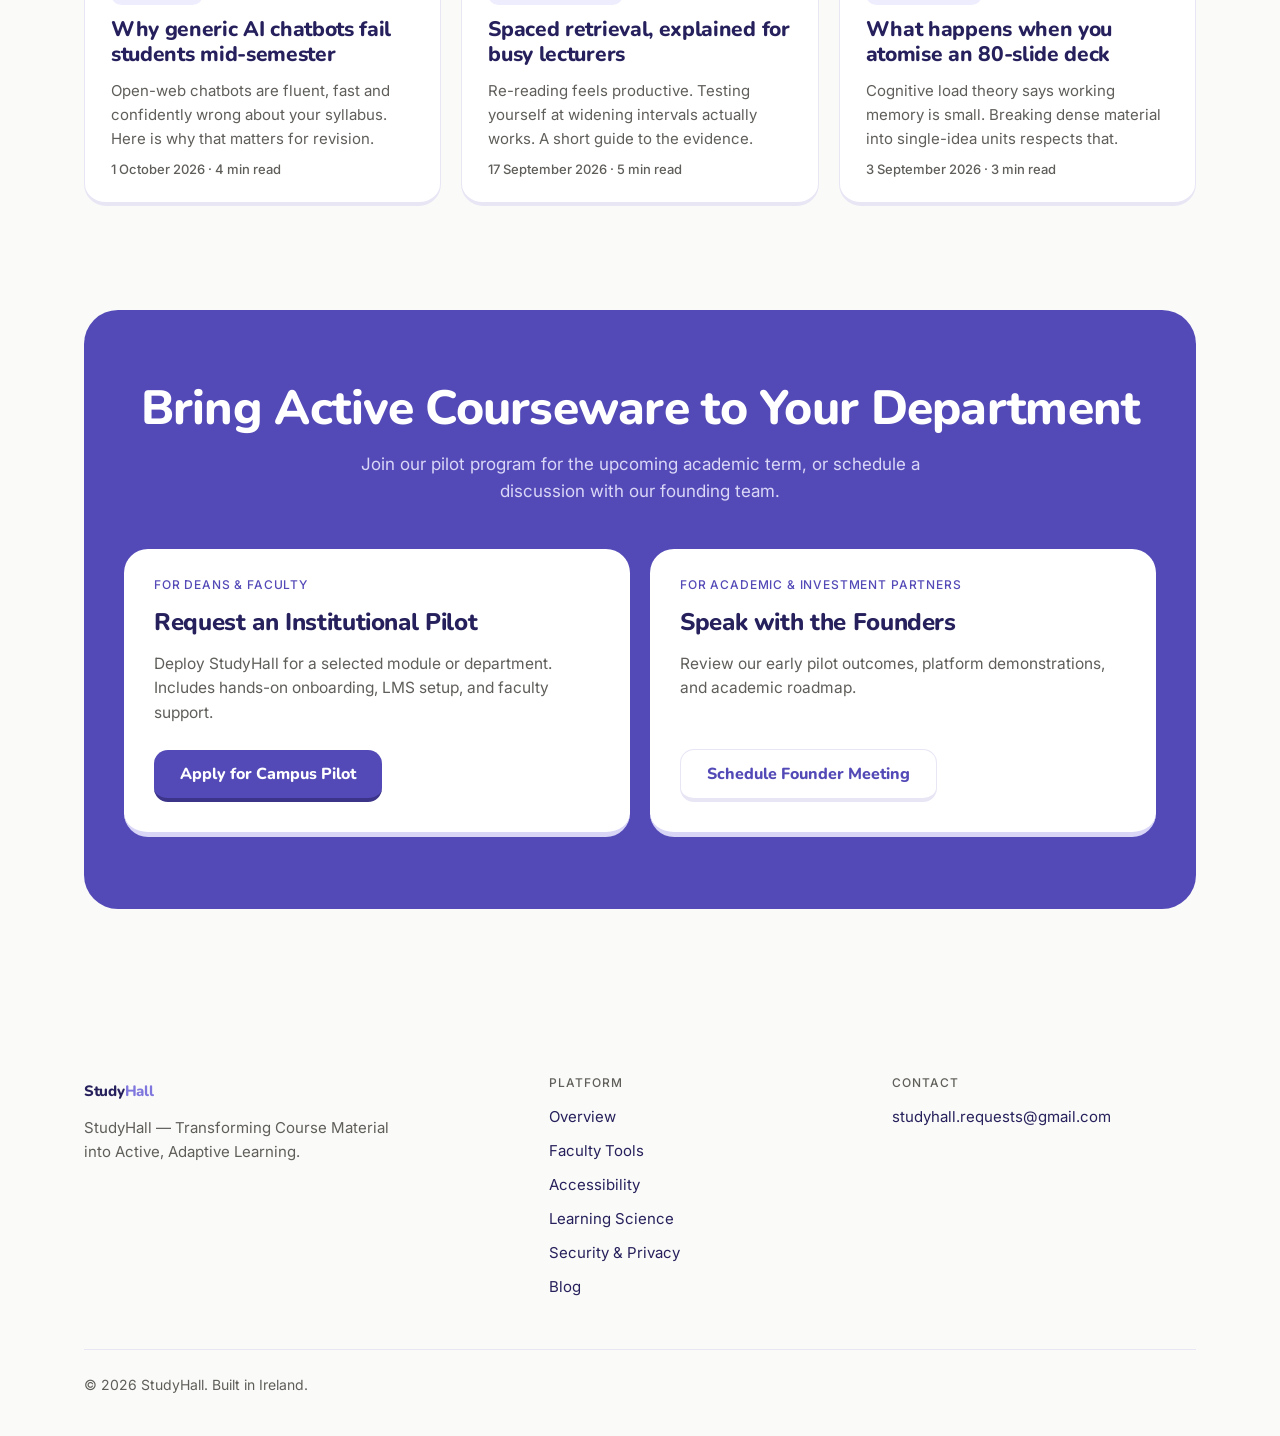
==== commit 402d270f: "Add StudyHall contact email to footer and pilot buttons Co-Authored-By: Claude Sonnet 5.5 <noreply@a" ====
--- a/index.html
+++ b/index.html
@@ -393,8 +393,8 @@
       <h2>Bring Active Courseware to Your Department</h2>
       <p>Join our pilot program for the upcoming academic term, or schedule a discussion with our founding team.</p>
       <div class="opts">
-        <div class="opt"><div class="k">For Deans &amp; Faculty</div><h3>Request an Institutional Pilot</h3><p>Deploy StudyHall for a selected module or department. Includes hands-on onboarding, LMS setup, and faculty support.</p><a class="btn" href="#">Apply for Campus Pilot</a></div>
-        <div class="opt"><div class="k">For Academic &amp; Investment Partners</div><h3>Speak with the Founders</h3><p>Review our early pilot outcomes, platform demonstrations, and academic roadmap.</p><a class="btn ghost" href="#">Schedule Founder Meeting</a></div>
+        <div class="opt"><div class="k">For Deans &amp; Faculty</div><h3>Request an Institutional Pilot</h3><p>Deploy StudyHall for a selected module or department. Includes hands-on onboarding, LMS setup, and faculty support.</p><a class="btn" href="mailto:studyhall.requests@gmail.com?subject=Campus%20Pilot%20Application">Apply for Campus Pilot</a></div>
+        <div class="opt"><div class="k">For Academic &amp; Investment Partners</div><h3>Speak with the Founders</h3><p>Review our early pilot outcomes, platform demonstrations, and academic roadmap.</p><a class="btn ghost" href="mailto:studyhall.requests@gmail.com?subject=Founder%20Meeting">Schedule Founder Meeting</a></div>
       </div>
     </div>
   </div>
@@ -406,7 +406,7 @@
     <div class="fgrid">
       <div><a class="logo" href="#top" style="display:inline;margin:0">Study<i>Hall</i></a><p>StudyHall — Transforming Course Material into Active, Adaptive Learning.</p></div>
       <div><h4>Platform</h4><a href="#overview">Overview</a><a href="#faculty">Faculty Tools</a><a href="#accessibility">Accessibility</a><a href="#science">Learning Science</a><a href="#security">Security &amp; Privacy</a><a href="blog/index.html">Blog</a></div>
-      <div><h4>Contact</h4><a href="#pilot">Request a pilot</a></div>
+      <div><h4>Contact</h4><a href="mailto:studyhall.requests@gmail.com">studyhall.requests@gmail.com</a></div>
     </div>
     <div class="copy"><span>© 2026 StudyHall. Built in Ireland.</span></div>
   </div>
